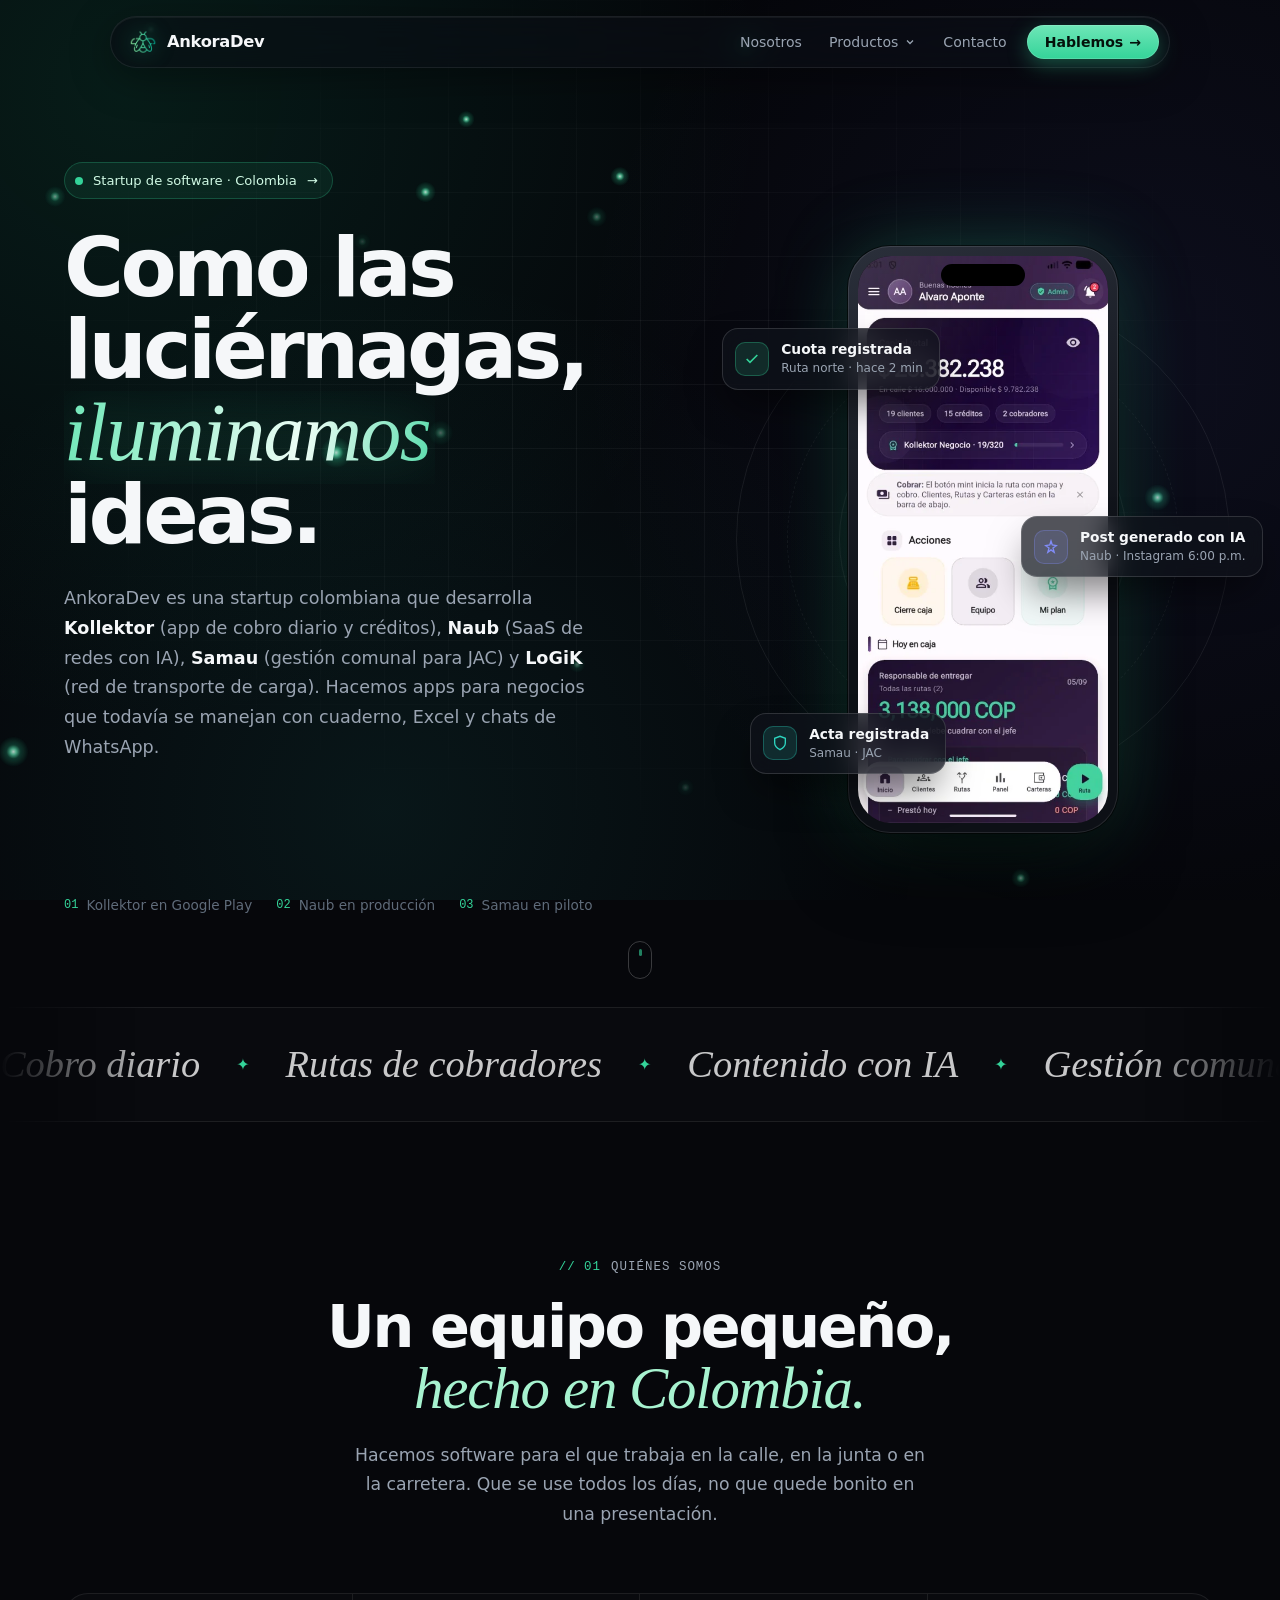
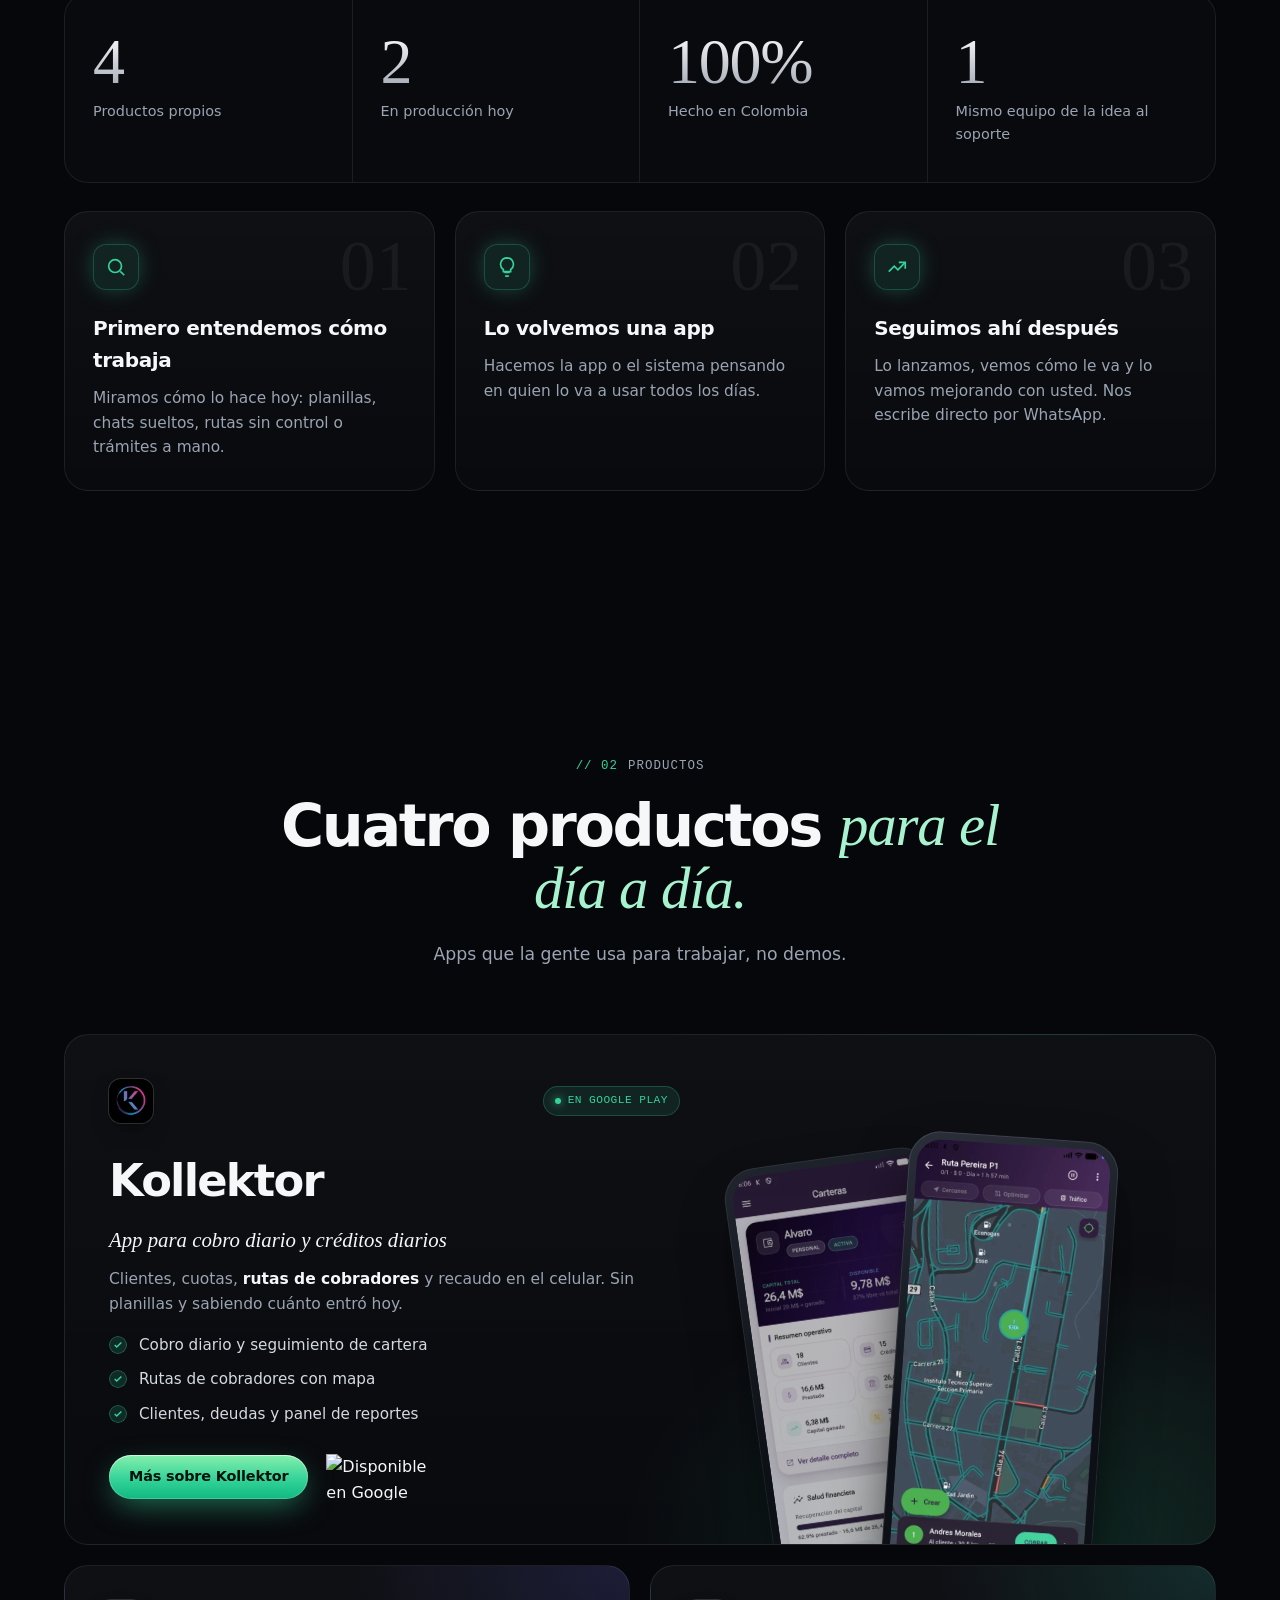
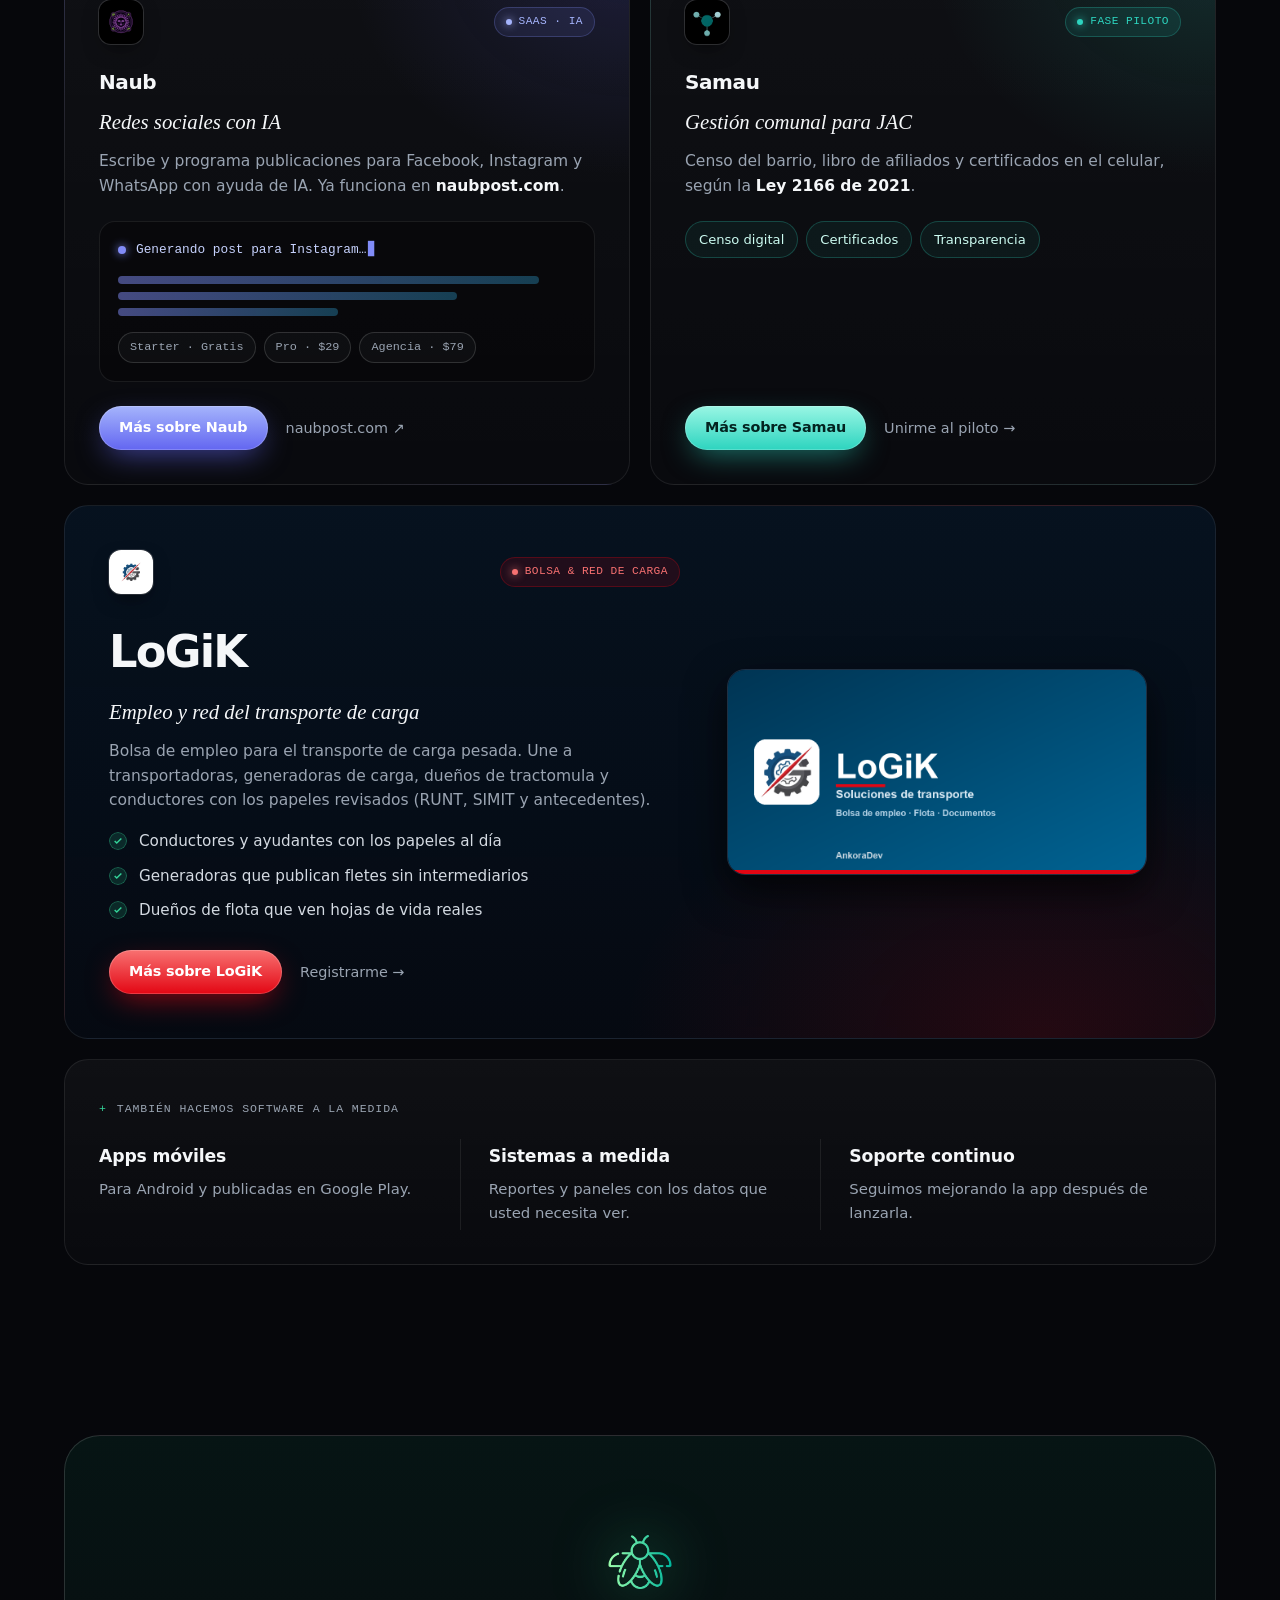
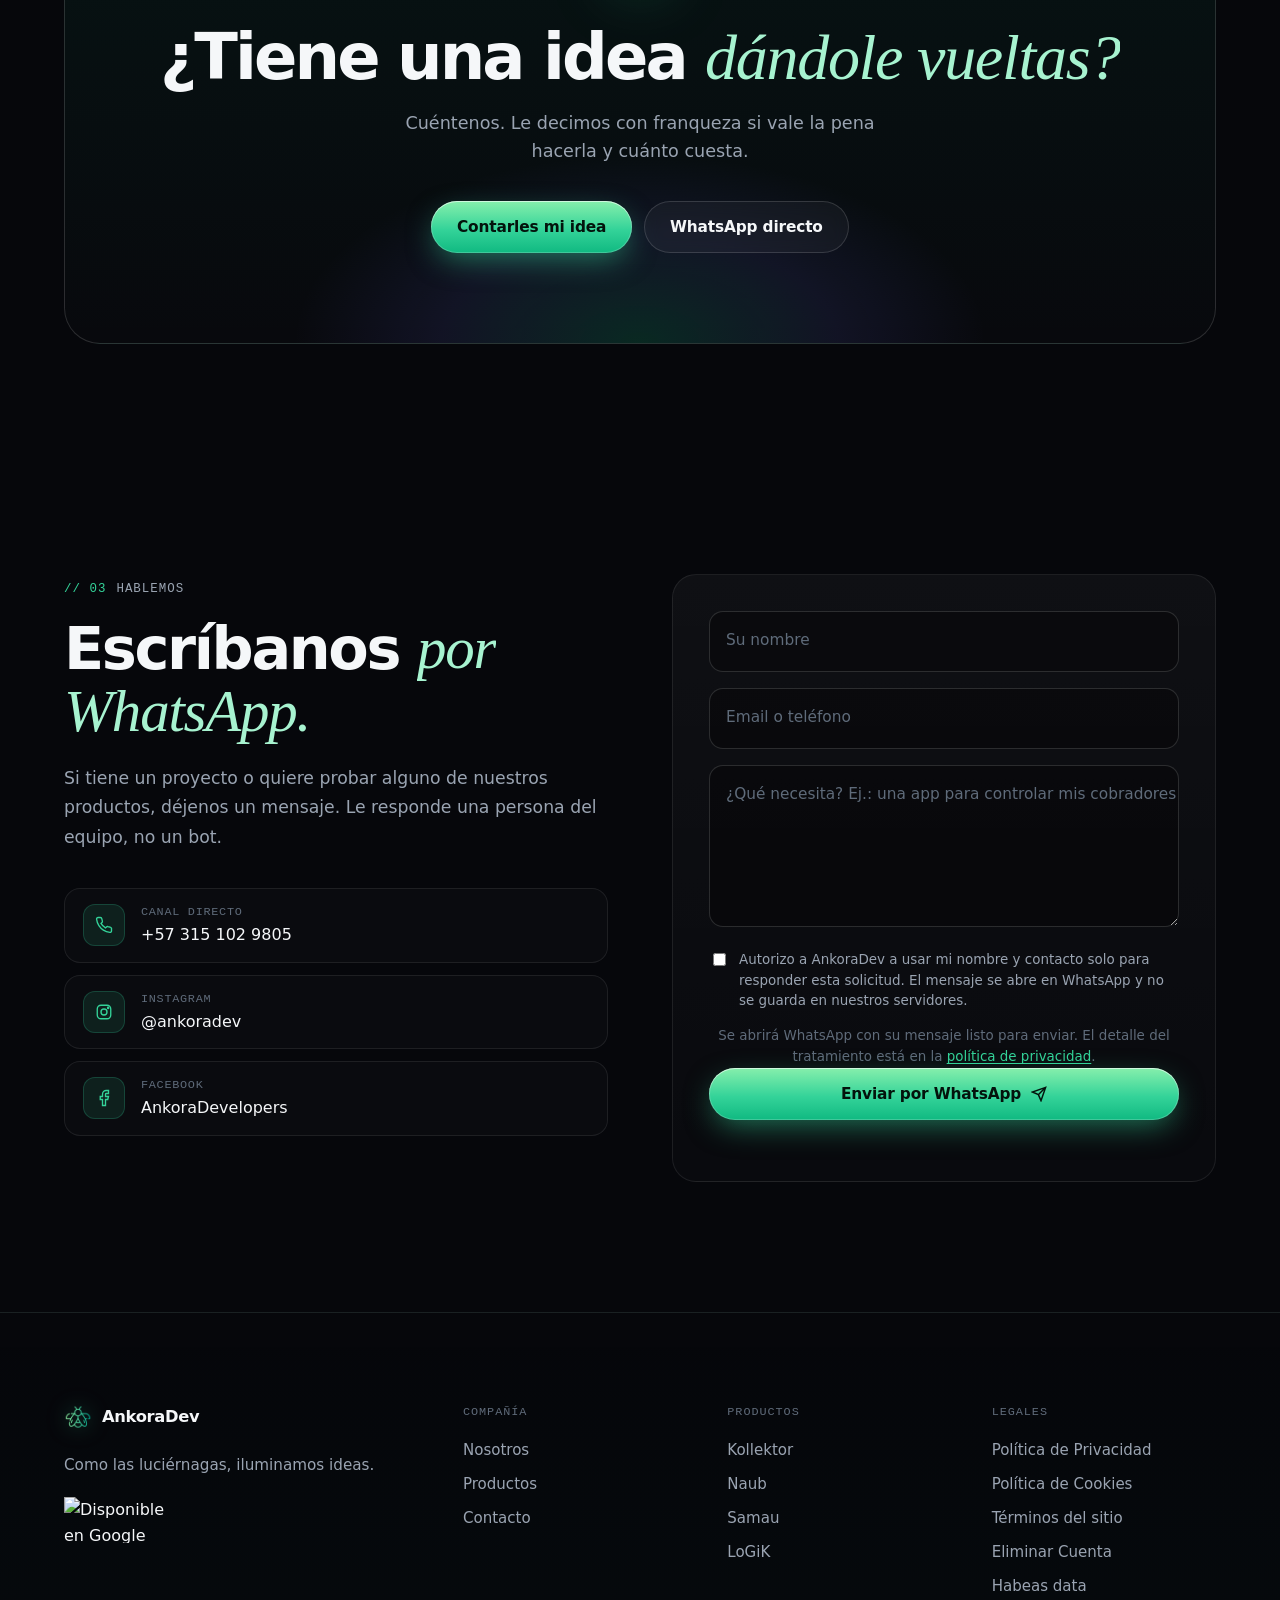
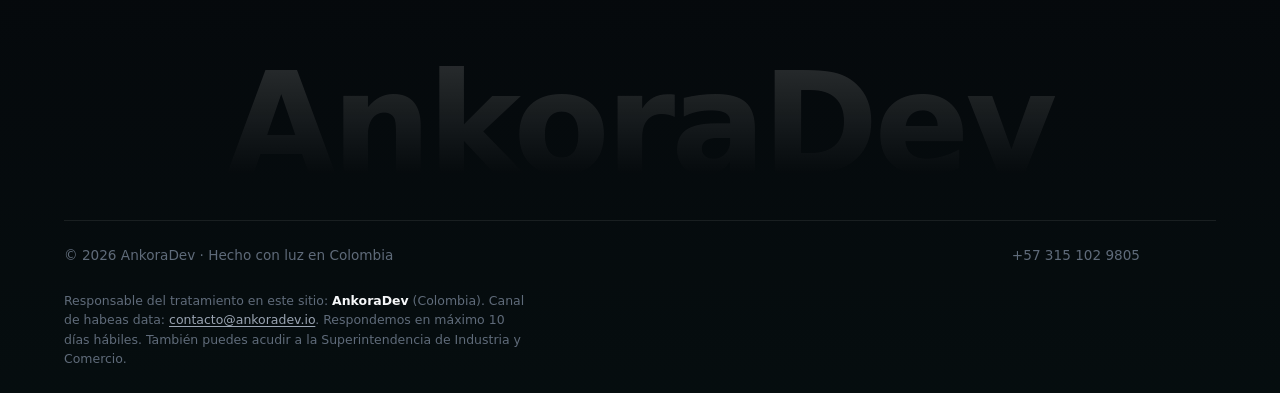
==== public/index.html @ 0009df82 "Poner el token de Cloudflare Web Analytics Co-Authored-By: Claude Opus 5.5 (1M context) <noreply@ant" ====
<!DOCTYPE html>
<html lang="es">
<head>
  <meta charset="UTF-8">
  <meta name="viewport" content="width=device-width, initial-scale=1.0">
  <meta name="robots" content="index, follow, max-image-preview:large">
  <meta name="description" content="AnkoraDev: como las luciérnagas, iluminamos ideas. Kollektor, Naub, Samau y LoGiK. WhatsApp +57 315 102 9805.">
  <meta name="keywords" content="AnkoraDev, Kollektor, app cobro diario, créditos diarios, rutas de cobradores, cobranzas Colombia, Naub, Samau, desarrollo de apps">
  <meta name="author" content="AnkoraDev">
  <meta name="theme-color" content="#07080c">
  <title>AnkoraDev — Iluminamos ideas</title>
  <link rel="canonical" href="https://ankoradev.io/">

  <meta property="og:title" content="AnkoraDev — Como las luciérnagas, iluminamos ideas">
  <meta property="og:description" content="Startup colombiana. Kollektor, Naub, Samau y LoGiK: software que ilumina operaciones reales.">
  <meta property="og:type" content="website">
  <meta property="og:url" content="https://ankoradev.io/">
  <meta property="og:image" content="https://ankoradev.io/logo/firefly.png">
  <meta property="og:locale" content="es_CO">
  <meta name="twitter:card" content="summary">
  <meta name="twitter:title" content="AnkoraDev — Iluminamos ideas">
  <meta name="twitter:description" content="Apps hechas en Colombia para cobranza, redes sociales, juntas comunales y transporte de carga.">
  <meta name="twitter:image" content="https://ankoradev.io/logo/firefly.png">

  <link rel="icon" type="image/png" sizes="32x32" href="logo/firefly.png">
  <link rel="shortcut icon" href="logo/firefly.png">

  <link rel="stylesheet" href="/css/fonts.css?v=20261010a">
  <link rel="stylesheet" href="css/home.css?v=20261013c">
  <script>document.documentElement.classList.add('js');</script>
  <script async src="https://static.cloudflareinsights.com/beacon.min.js" data-cf-beacon='{"token": "9fa165cf13b54c3e83a8611ffaf67f9a"}'></script>
</head>
<body>
  <!-- Capas de ambiente -->
  <canvas id="fireflies" aria-hidden="true"></canvas>
  <div class="ambient" aria-hidden="true">
    <span class="blob blob-1"></span>
    <span class="blob blob-2"></span>
    <span class="blob blob-3"></span>
  </div>
  <div class="grain" aria-hidden="true"></div>
  <div class="scroll-progress" aria-hidden="true"><span id="scroll-bar"></span></div>

  <!-- NAV -->
  <header class="nav-wrap" id="nav-wrap">
    <nav class="nav" aria-label="Principal">
      <a href="#inicio" class="nav-brand" aria-label="AnkoraDev inicio">
        <img src="logo/firefly.png" alt="" width="28" height="28">
        <span>AnkoraDev</span>
      </a>
      <div class="nav-links" id="nav-links">
        <a href="#nosotros">Nosotros</a>
        <div class="nav-dropdown">
          <button type="button" class="nav-dropdown-trigger" aria-expanded="false" aria-haspopup="true">
            <span>Productos</span>
            <svg class="dropdown-chevron" width="12" height="12" viewBox="0 0 24 24" fill="none" stroke="currentColor" stroke-width="2.5"><path d="M6 9l6 6 6-6"/></svg>
          </button>
          <div class="nav-dropdown-menu">
            <a href="/kollektor" class="nav-dropdown-item">
              <div class="ndi-icon">
                <img src="logo/logo_kollektor.png" alt="" width="22" height="22">
              </div>
              <div class="ndi-text">
                <div class="ndi-title">Kollektor <span class="ndi-badge badge-green">App</span></div>
                <p class="ndi-desc">Cobro diario, rutas con mapa y cartera</p>
              </div>
            </a>
            <a href="/naub" class="nav-dropdown-item">
              <div class="ndi-icon">
                <img src="logo/naub_logo_square.webp" alt="" width="22" height="22">
              </div>
              <div class="ndi-text">
                <div class="ndi-title">Naub <span class="ndi-badge badge-indigo">SaaS IA</span></div>
                <p class="ndi-desc">Redes sociales, WhatsApp y automatización</p>
              </div>
            </a>
            <a href="/samau" class="nav-dropdown-item">
              <div class="ndi-icon">
                <img src="img/samau-logo.png" alt="" width="22" height="22">
              </div>
              <div class="ndi-text">
                <div class="ndi-title">Samau <span class="ndi-badge badge-teal">JAC</span></div>
                <p class="ndi-desc">Censo comunitario y gestión Ley 2166</p>
              </div>
            </a>
            <a href="/logik" class="nav-dropdown-item">
              <div class="ndi-icon">
                <img src="logo/logik_icon.png" alt="" width="22" height="22">
              </div>
              <div class="ndi-text">
                <div class="ndi-title">LoGiK <span class="ndi-badge badge-red">Logística</span></div>
                <p class="ndi-desc">Red y bolsa de empleo de transporte de carga</p>
              </div>
            </a>
          </div>
        </div>
        <a href="#contacto">Contacto</a>
      </div>
      <a href="#contacto" class="nav-cta magnetic">Hablemos <span aria-hidden="true">→</span></a>
      <button type="button" class="nav-toggle" id="nav-toggle" aria-label="Abrir menú" aria-expanded="false" aria-controls="nav-links">
        <span></span><span></span>
      </button>
    </nav>
  </header>

  <main>
    <!-- HERO -->
    <section id="inicio" class="hero">
      <div class="hero-grid-bg" aria-hidden="true"></div>
      <div class="wrap hero-inner">
        <div class="hero-copy">
          <a href="#productos" class="pill reveal">
            <span class="pill-dot"></span>
            Startup de software · Colombia
            <span class="pill-arrow" aria-hidden="true">→</span>
          </a>

          <h1 class="hero-title split">
            Como las luciérnagas, <em class="shine">iluminamos</em> ideas.
          </h1>

          <p class="hero-lead reveal" style="--d:.5s">
            AnkoraDev es una startup colombiana que desarrolla <strong>Kollektor</strong> (app de cobro diario y créditos),
            <strong>Naub</strong> (SaaS de redes con IA), <strong>Samau</strong> (gestión comunal para JAC) y <strong>LoGiK</strong> (red de transporte de carga).
            Hacemos apps para negocios que todavía se manejan con cuaderno, Excel y chats de WhatsApp.
          </p>

          <div class="hero-cta reveal" style="--d:.65s">
            <a href="/kollektor" class="btn btn-primary magnetic">
              <span>Descubrir Kollektor</span>
              <svg width="16" height="16" viewBox="0 0 24 24" fill="none" stroke="currentColor" stroke-width="2.2" aria-hidden="true"><path d="M5 12h14M13 6l6 6-6 6"/></svg>
            </a>
            <a href="https://wa.me/573151029805?text=Hola%2C%20vi%20la%20p%C3%A1gina%20de%20AnkoraDev%20y%20quiero%20preguntar%20por%20" class="btn btn-ghost magnetic" target="_blank" rel="noopener">
              Hablar por WhatsApp
            </a>
          </div>

          <ul class="hero-meta reveal" style="--d:.8s">
            <li><span class="mono">01</span> Kollektor en Google Play</li>
            <li><span class="mono">02</span> Naub en producción</li>
            <li><span class="mono">03</span> Samau en piloto</li>
          </ul>
        </div>

        <div class="hero-visual reveal" style="--d:.35s" id="hero-visual">
          <div class="orbit orbit-1" aria-hidden="true"><i></i></div>
          <div class="orbit orbit-2" aria-hidden="true"><i></i></div>
          <div class="orbit orbit-3" aria-hidden="true"><i></i></div>
          <div class="hero-halo" aria-hidden="true"></div>

          <div class="phone tilt" data-depth="1">
            <div class="phone-notch" aria-hidden="true"></div>
            <div class="phone-screen" id="hero-screens">
              <img src="img/kollektor-inicio.webp" alt="Pantalla de inicio de Kollektor" width="460" height="1024" class="active" fetchpriority="high">
              <img src="img/kollektor-mapa.webp?v=20260905" alt="Mapa de ruta de cobro en Kollektor" width="460" height="1024" loading="lazy">
              <img src="img/kollektor-panel.webp" alt="Panel de reportes de Kollektor" width="460" height="1024" loading="lazy">
              <img src="img/kollektor-clientes.webp" alt="Lista de clientes en Kollektor" width="460" height="1024" loading="lazy">
            </div>
          </div>

          <div class="float-card fc-1" data-depth="2.2">
            <span class="fc-icon fc-green">
              <svg width="16" height="16" viewBox="0 0 24 24" fill="none" stroke="currentColor" stroke-width="2.4"><path d="M20 6L9 17l-5-5"/></svg>
            </span>
            <div><strong>Cuota registrada</strong><small>Ruta norte · hace 2 min</small></div>
          </div>
          <div class="float-card fc-2" data-depth="3">
            <span class="fc-icon fc-indigo">
              <svg width="16" height="16" viewBox="0 0 24 24" fill="none" stroke="currentColor" stroke-width="2"><path d="M12 3l1.9 5.8L20 10l-5 3.6L16.8 20 12 16.4 7.2 20 9 13.6 4 10l6.1-1.2z"/></svg>
            </span>
            <div><strong>Post generado con IA</strong><small>Naub · Instagram 6:00 p.m.</small></div>
          </div>
          <div class="float-card fc-3" data-depth="1.6">
            <span class="fc-icon fc-teal">
              <svg width="16" height="16" viewBox="0 0 24 24" fill="none" stroke="currentColor" stroke-width="2"><path d="M12 22s8-4 8-10V5l-8-3-8 3v7c0 6 8 10 8 10z"/></svg>
            </span>
            <div><strong>Acta registrada</strong><small>Samau · JAC</small></div>
          </div>
        </div>
      </div>

      <a href="#nosotros" class="scroll-hint" aria-label="Bajar a Nosotros">
        <span class="mouse"><i></i></span>
      </a>
    </section>

    <!-- MARQUEE -->
    <div class="marquee" aria-hidden="true">
      <div class="marquee-track">
        <span>Cobro diario</span><b>✦</b><span>Rutas de cobradores</span><b>✦</b><span>Contenido con IA</span><b>✦</b><span>Gestión comunal</span><b>✦</b><span>Apps móviles</span><b>✦</b><span>Sistemas a medida</span><b>✦</b>
        <span>Cobro diario</span><b>✦</b><span>Rutas de cobradores</span><b>✦</b><span>Contenido con IA</span><b>✦</b><span>Gestión comunal</span><b>✦</b><span>Apps móviles</span><b>✦</b><span>Sistemas a medida</span><b>✦</b>
      </div>
    </div>

    <!-- NOSOTROS -->
    <section id="nosotros" class="section">
      <div class="wrap">
        <header class="section-head">
          <p class="eyebrow reveal"><span>// 01</span> Quiénes somos</p>
          <h2 class="section-title split">Un equipo pequeño, <em>hecho en Colombia.</em></h2>
          <p class="section-lead reveal">Hacemos software para el que trabaja en la calle, en la junta o en la carretera. Que se use todos los días, no que quede bonito en una presentación.</p>
        </header>

        <div class="stats">
          <div class="stat reveal"><span class="stat-num" data-count="4">0</span><span class="stat-label">Productos propios</span></div>
          <div class="stat reveal" style="--d:.1s"><span class="stat-num" data-count="2">0</span><span class="stat-label">En producción hoy</span></div>
          <div class="stat reveal" style="--d:.2s"><span class="stat-num" data-count="100" data-suffix="%">0</span><span class="stat-label">Hecho en Colombia</span></div>
          <div class="stat reveal" style="--d:.3s"><span class="stat-num" data-count="1">0</span><span class="stat-label">Mismo equipo de la idea al soporte</span></div>
        </div>

        <div class="steps">
          <article class="step card reveal">
            <span class="step-num">01</span>
            <div class="step-icon"><svg width="22" height="22" viewBox="0 0 24 24" fill="none" stroke="currentColor" stroke-width="1.8"><circle cx="11" cy="11" r="7"/><path d="M21 21l-4.3-4.3"/></svg></div>
            <h3>Primero entendemos cómo trabaja</h3>
            <p>Miramos cómo lo hace hoy: planillas, chats sueltos, rutas sin control o trámites a mano.</p>
          </article>
          <article class="step card reveal" style="--d:.12s">
            <span class="step-num">02</span>
            <div class="step-icon"><svg width="22" height="22" viewBox="0 0 24 24" fill="none" stroke="currentColor" stroke-width="1.8"><path d="M9 18h6M10 22h4M12 2a7 7 0 0 0-4 12.7V17h8v-2.3A7 7 0 0 0 12 2z"/></svg></div>
            <h3>Lo volvemos una app</h3>
            <p>Hacemos la app o el sistema pensando en quien lo va a usar todos los días.</p>
          </article>
          <article class="step card reveal" style="--d:.24s">
            <span class="step-num">03</span>
            <div class="step-icon"><svg width="22" height="22" viewBox="0 0 24 24" fill="none" stroke="currentColor" stroke-width="1.8"><path d="M3 17l6-6 4 4 8-8"/><path d="M14 7h7v7"/></svg></div>
            <h3>Seguimos ahí después</h3>
            <p>Lo lanzamos, vemos cómo le va y lo vamos mejorando con usted. Nos escribe directo por WhatsApp.</p>
          </article>
        </div>
      </div>
    </section>

    <!-- PRODUCTOS BENTO -->
    <section id="productos" class="section">
      <div class="wrap">
        <header class="section-head">
          <p class="eyebrow reveal"><span>// 02</span> Productos</p>
          <h2 class="section-title split">Cuatro productos <em>para el día a día.</em></h2>
          <p class="section-lead reveal">Apps que la gente usa para trabajar, no demos.</p>
        </header>

        <div class="bento">
          <!-- Kollektor -->
          <article class="bento-card b-kollektor card reveal" id="kollektor">
            <div class="b-copy">
              <div class="b-top">
                <img src="logo/logo_kollektor.png" alt="" width="44" height="44" class="b-logo" loading="lazy">
                <span class="tag tag-green"><i></i> En Google Play</span>
              </div>
              <h3>Kollektor</h3>
              <p class="b-tagline">App para cobro diario y créditos diarios</p>
              <p>Clientes, cuotas, <strong>rutas de cobradores</strong> y recaudo en el celular. Sin planillas y sabiendo cuánto entró hoy.</p>
              <ul class="checks">
                <li>Cobro diario y seguimiento de cartera</li>
                <li>Rutas de cobradores con mapa</li>
                <li>Clientes, deudas y panel de reportes</li>
              </ul>
              <div class="b-cta">
                <a href="/kollektor" class="btn btn-primary btn-sm magnetic">Más sobre Kollektor</a>
                <a class="store-badge" href="https://play.google.com/store/apps/details?id=com.ankora.kollektor" target="_blank" rel="noopener" aria-label="Ver Kollektor en Google Play">
                  <img src="https://play.google.com/intl/es/badges/static/images/badges/es_badge_web_generic.png" alt="Disponible en Google Play" width="160" height="62" loading="lazy">
                </a>
              </div>
            </div>
            <div class="b-visual">
              <div class="mini-phone mp-back"><img src="img/kollektor-cartera.webp" alt="" width="460" height="1024" loading="lazy"></div>
              <div class="mini-phone mp-front"><img src="img/kollektor-mapa.webp?v=20260905" alt="Mapa de ruta de cobro en Kollektor" width="460" height="1024" loading="lazy"></div>
            </div>
          </article>

          <!-- Naub -->
          <article class="bento-card b-naub card reveal" style="--d:.1s" id="naub">
            <div class="b-top">
              <img src="logo/naub_logo_square.webp" alt="" width="44" height="44" class="b-logo" loading="lazy">
              <span class="tag tag-indigo"><i></i> SaaS · IA</span>
            </div>
            <h3>Naub</h3>
            <p class="b-tagline">Redes sociales con IA</p>
            <p>Escribe y programa publicaciones para Facebook, Instagram y WhatsApp con ayuda de IA. Ya funciona en <strong>naubpost.com</strong>.</p>

            <div class="ai-demo" aria-hidden="true">
              <div class="ai-line"><span class="ai-dot"></span><span class="typing" data-text="Generando post para Instagram…"></span></div>
              <div class="ai-bars"><i></i><i></i><i></i></div>
              <div class="ai-chips"><span>Starter · Gratis</span><span>Pro · $29</span><span>Agencia · $79</span></div>
            </div>

            <div class="b-cta">
              <a href="/naub" class="btn btn-indigo btn-sm magnetic">Más sobre Naub</a>
              <a href="https://www.naubpost.com/" class="link-arrow" target="_blank" rel="noopener">naubpost.com <span aria-hidden="true">↗</span></a>
            </div>
          </article>

          <!-- Samau -->
          <article class="bento-card b-samau card reveal" style="--d:.2s" id="samau">
            <div class="b-top">
              <img src="logo/samau_app.png" alt="" width="44" height="44" class="b-logo" loading="lazy">
              <span class="tag tag-teal"><i></i> Fase piloto</span>
            </div>
            <h3>Samau</h3>
            <p class="b-tagline">Gestión comunal para JAC</p>
            <p>Censo del barrio, libro de afiliados y certificados en el celular, según la <strong>Ley 2166 de 2021</strong>.</p>
            <div class="samau-pills">
              <span>Censo digital</span><span>Certificados</span><span>Transparencia</span>
            </div>
            <div class="b-cta">
              <a href="/samau" class="btn btn-teal btn-sm magnetic">Más sobre Samau</a>
              <a href="https://wa.me/573151029805?text=Hola%2C%20quiero%20saber%20m%C3%A1s%20sobre%20el%20piloto%20Samau" class="link-arrow" target="_blank" rel="noopener">Unirme al piloto <span aria-hidden="true">→</span></a>
            </div>
          </article>

          <!-- LoGiK -->
          <article class="bento-card b-logik card reveal" style="--d:.25s" id="logik">
            <div class="b-copy">
              <div class="b-top">
                <img src="logo/logik_icon.png" alt="" width="44" height="44" class="b-logo" loading="lazy">
                <span class="tag tag-red"><i></i> Bolsa &amp; Red de Carga</span>
              </div>
              <h3>LoGiK</h3>
              <p class="b-tagline">Empleo y red del transporte de carga</p>
              <p>Bolsa de empleo para el transporte de carga pesada. Une a transportadoras, generadoras de carga, dueños de tractomula y conductores con los papeles revisados (RUNT, SIMIT y antecedentes).</p>
              <ul class="checks">
                <li>Conductores y ayudantes con los papeles al día</li>
                <li>Generadoras que publican fletes sin intermediarios</li>
                <li>Dueños de flota que ven hojas de vida reales</li>
              </ul>
              <div class="b-cta">
                <a href="/logik" class="btn btn-red btn-sm magnetic">Más sobre LoGiK</a>
                <a href="https://wa.me/573151029805?text=Hola%2C%20quiero%20conocer%20LoGiK" class="link-arrow" target="_blank" rel="noopener">Registrarme <span aria-hidden="true">→</span></a>
              </div>
            </div>
            <div class="b-visual" aria-hidden="true" style="min-height: auto; align-items: center;">
              <img src="img/logik-feature.png" alt="Plataforma LoGiK" width="640" height="800" style="width: min(100%, 420px); height: auto; border-radius: 18px; box-shadow: 0 16px 40px rgba(0,0,0,0.7); border: 1px solid rgba(147,197,253,0.18);">
            </div>
          </article>

          <!-- Servicios -->
          <article class="bento-card b-services card reveal" style="--d:.3s">
            <p class="eyebrow small"><span>+</span> También hacemos software a la medida</p>
            <div class="services">
              <div><h4>Apps móviles</h4><p>Para Android y publicadas en Google Play.</p></div>
              <div><h4>Sistemas a medida</h4><p>Reportes y paneles con los datos que usted necesita ver.</p></div>
              <div><h4>Soporte continuo</h4><p>Seguimos mejorando la app después de lanzarla.</p></div>
            </div>
          </article>
        </div>
      </div>
    </section>

    <!-- CTA BAND -->
    <section class="section cta-band-wrap">
      <div class="wrap">
        <div class="cta-band reveal">
          <div class="cta-glow" aria-hidden="true"></div>
          <img src="logo/firefly.png" alt="" width="72" height="72" class="cta-logo">
          <h2 class="split">¿Tiene una idea <em>dándole vueltas?</em></h2>
          <p>Cuéntenos. Le decimos con franqueza si vale la pena hacerla y cuánto cuesta.</p>
          <div class="hero-cta center">
            <a href="#contacto" class="btn btn-primary magnetic">Contarles mi idea</a>
            <a href="https://wa.me/573151029805" class="btn btn-ghost magnetic" target="_blank" rel="noopener">WhatsApp directo</a>
          </div>
        </div>
      </div>
    </section>

    <!-- CONTACTO -->
    <section id="contacto" class="section">
      <div class="wrap contact">
        <div class="contact-copy">
          <p class="eyebrow reveal"><span>// 03</span> Hablemos</p>
          <h2 class="section-title left split">Escríbanos <em>por WhatsApp.</em></h2>
          <p class="section-lead left reveal">Si tiene un proyecto o quiere probar alguno de nuestros productos, déjenos un mensaje. Le responde una persona del equipo, no un bot.</p>

          <div class="contact-list reveal">
            <a href="tel:+573151029805" class="contact-item">
              <span class="ci-icon"><svg width="18" height="18" viewBox="0 0 24 24" fill="none" stroke="currentColor" stroke-width="1.8"><path d="M22 16.9v3a2 2 0 0 1-2.2 2 19.8 19.8 0 0 1-8.6-3.1 19.5 19.5 0 0 1-6-6A19.8 19.8 0 0 1 2.1 4.2 2 2 0 0 1 4.1 2h3a2 2 0 0 1 2 1.7c.1 1 .4 1.9.7 2.8a2 2 0 0 1-.5 2.1L8 9.9a16 16 0 0 0 6 6l1.3-1.3a2 2 0 0 1 2.1-.4c.9.3 1.8.6 2.8.7a2 2 0 0 1 1.7 2z"/></svg></span>
              <span><small>Canal directo</small>+57 315 102 9805</span>
            </a>
            <a href="https://www.instagram.com/ankoradev/" target="_blank" rel="noopener" class="contact-item">
              <span class="ci-icon"><svg width="18" height="18" viewBox="0 0 24 24" fill="none" stroke="currentColor" stroke-width="1.8"><rect x="3" y="3" width="18" height="18" rx="5"/><circle cx="12" cy="12" r="4"/><circle cx="17.5" cy="6.5" r=".8" fill="currentColor"/></svg></span>
              <span><small>Instagram</small>@ankoradev</span>
            </a>
            <a href="https://web.facebook.com/AnkoraDevelopers" target="_blank" rel="noopener" class="contact-item">
              <span class="ci-icon"><svg width="18" height="18" viewBox="0 0 24 24" fill="none" stroke="currentColor" stroke-width="1.8"><path d="M18 2h-3a5 5 0 0 0-5 5v3H7v4h3v8h4v-8h3l1-4h-4V7a1 1 0 0 1 1-1h3z"/></svg></span>
              <span><small>Facebook</small>AnkoraDevelopers</span>
            </a>
          </div>
        </div>

        <div class="contact-form card reveal" style="--d:.15s">
          <form id="contact-form" novalidate>
            <div class="field">
              <input type="text" id="nombre" name="nombre" placeholder=" " required autocomplete="name">
              <label for="nombre">Su nombre</label>
            </div>
            <div class="field">
              <input type="text" id="email" name="email" placeholder=" " required autocomplete="email">
              <label for="email">Email o teléfono</label>
            </div>
            <div class="field">
              <textarea id="mensaje" name="mensaje" rows="5" placeholder=" " required></textarea>
              <label for="mensaje">¿Qué necesita? Ej.: una app para controlar mis cobradores</label>
            </div>
            <div class="consent">
              <input type="checkbox" id="autorizo" name="autorizo" required>
              <label for="autorizo">Autorizo a AnkoraDev a usar mi nombre y contacto solo para responder esta solicitud. El mensaje se abre en WhatsApp y no se guarda en nuestros servidores.</label>
            </div>
            <p class="form-note">Se abrirá WhatsApp con su mensaje listo para enviar. El detalle del tratamiento está en la <a href="/politica_privacidad">política de privacidad</a>.</p>
            <button type="submit" class="btn btn-primary btn-block magnetic">
              <span>Enviar por WhatsApp</span>
              <svg width="16" height="16" viewBox="0 0 24 24" fill="none" stroke="currentColor" stroke-width="2.2" aria-hidden="true"><path d="M22 2L11 13M22 2l-7 20-4-9-9-4z"/></svg>
            </button>
            <p class="form-status" id="form-status" role="status" aria-live="polite"></p>
          </form>
        </div>
      </div>
    </section>
  </main>

  <!-- FOOTER -->
  <footer class="footer">
    <div class="wrap">
      <div class="footer-top">
        <div class="footer-brand">
          <a href="#inicio" class="nav-brand"><img src="logo/firefly.png" alt="" width="32" height="32" loading="lazy"><span>AnkoraDev</span></a>
          <p>Como las luciérnagas, iluminamos ideas.</p>
          <a class="store-badge" href="https://play.google.com/store/apps/details?id=com.ankora.kollektor" target="_blank" rel="noopener" aria-label="Kollektor en Google Play">
            <img src="https://play.google.com/intl/es/badges/static/images/badges/es_badge_web_generic.png" alt="Disponible en Google Play" width="150" height="58" loading="lazy">
          </a>
        </div>
        <div class="footer-col">
          <h4>Compañía</h4>
          <a href="#nosotros">Nosotros</a>
          <a href="#productos">Productos</a>
          <a href="#contacto">Contacto</a>
        </div>
        <div class="footer-col">
          <h4>Productos</h4>
          <a href="/kollektor">Kollektor</a>
          <a href="/naub">Naub</a>
          <a href="/samau">Samau</a>
          <a href="/logik">LoGiK</a>
        </div>
        <div class="footer-col">
          <h4>Legales</h4>
          <a href="/politica_privacidad">Política de Privacidad</a>
          <a href="/politica_cookies">Política de Cookies</a>
          <a href="/terminos">Términos del sitio</a>
          <a href="/eliminar_cuenta">Eliminar Cuenta</a>
          <a href="mailto:contacto@ankoradev.io?subject=Habeas%20Data">Habeas data</a>
        </div>
      </div>
      <div class="footer-mega" aria-hidden="true">AnkoraDev</div>
      <div class="footer-bottom">
        <span>© <span id="year">2026</span> AnkoraDev · Hecho con luz en Colombia</span>
        <a href="tel:+573151029805">+57 315 102 9805</a>
      </div>
    </div>
  </footer>

  <a href="https://wa.me/573151029805" class="wa-float" target="_blank" rel="noopener" aria-label="Escríbanos por WhatsApp">
    <svg viewBox="0 0 24 24" width="24" height="24" aria-hidden="true"><path fill="currentColor" d="M12.04 2C6.59 2 2.19 6.4 2.19 11.85c0 2.1.62 4.05 1.8 5.72L2 22l4.6-1.52a10.8 10.8 0 0 0 5.44 1.47c5.45 0 9.85-4.4 9.85-9.85C21.9 6.4 17.5 2 12.04 2Zm0 17.86c-1.74 0-3.36-.53-4.72-1.44l-.34-.22-2.72.9.9-2.64-.23-.35a8.03 8.03 0 1 1 7.1 3.75Zm4.38-5.41c-.24-.12-1.44-.71-1.66-.79-.22-.08-.38-.12-.54.12-.16.24-.62.78-.76.94-.14.16-.28.18-.52.06-.24-.12-1.02-.38-1.95-1.21-.72-.64-1.2-1.42-1.34-1.66-.14-.24-.02-.37.1-.49.1-.1.24-.26.36-.4.12-.14.16-.24.24-.4.08-.16.04-.3-.02-.42-.06-.12-.54-1.3-.74-1.78-.2-.48-.4-.42-.54-.42h-.46c-.16 0-.42.06-.64.3-.22.24-.84.82-.84 2 .02 1.18.86 2.32.98 2.48.12.16 1.7 2.6 4.12 3.64.58.25 1.02.4 1.36.51.57.18 1.08.16 1.49.1.46-.07 1.44-.59 1.64-1.16.2-.57.2-1.06.14-1.16-.06-.1-.22-.16-.46-.28Z"/></svg>
  </a>

  <script type="application/ld+json">
  {
    "@context": "https://schema.org",
    "@type": "Organization",
    "name": "AnkoraDev",
    "url": "https://ankoradev.io/",
    "logo": "https://ankoradev.io/logo/firefly.png",
    "email": "contacto@ankoradev.io",
    "description": "Startup colombiana de software. Como las luciérnagas, iluminamos ideas. Productos: Kollektor (cobro diario), Naub (redes con IA), Samau (JAC) y LoGiK (transporte de carga).",
    "foundingLocation": { "@type": "Country", "name": "Colombia" },
    "sameAs": [
      "https://web.facebook.com/AnkoraDevelopers",
      "https://www.instagram.com/ankoradev/",
      "https://play.google.com/store/apps/details?id=com.ankora.kollektor",
      "https://www.naubpost.com/"
    ],
    "contactPoint": [{
      "@type": "ContactPoint",
      "telephone": "+57-315-102-9805",
      "contactType": "customer support",
      "areaServed": "CO",
      "availableLanguage": ["es"]
    }],
    "makesOffer": [
      { "@type": "Offer", "itemOffered": { "@type": "SoftwareApplication", "name": "Kollektor", "url": "https://ankoradev.io/kollektor", "applicationCategory": "BusinessApplication", "operatingSystem": "Android" } },
      { "@type": "Offer", "itemOffered": { "@type": "SoftwareApplication", "name": "Naub", "url": "https://www.naubpost.com/", "applicationCategory": "BusinessApplication", "operatingSystem": "Web" } },
      { "@type": "Offer", "itemOffered": { "@type": "SoftwareApplication", "name": "Samau", "url": "https://ankoradev.io/samau", "applicationCategory": "BusinessApplication", "operatingSystem": "Web" } },
      { "@type": "Offer", "itemOffered": { "@type": "SoftwareApplication", "name": "LoGiK", "url": "https://ankoradev.io/logik", "applicationCategory": "BusinessApplication", "operatingSystem": "Android" } }
    ]
  }
  </script>
  <script type="application/ld+json">
  {
    "@context": "https://schema.org",
    "@type": "WebSite",
    "name": "AnkoraDev",
    "url": "https://ankoradev.io/",
    "description": "AnkoraDev — software y apps: Kollektor, Naub, Samau y LoGiK.",
    "publisher": { "@type": "Organization", "name": "AnkoraDev" },
    "inLanguage": "es-CO"
  }
  </script>

  <script src="js/home.js?v=20261013c" defer></script>
</body>
</html>
---- public/css/home.css ----
/* =========================================================
   AnkoraDev — Home 2026 · "Epic startup" edition
   Tipografía: Instrument Serif (display) + Inter (UI) + JetBrains Mono
   ========================================================= */

@property --angle {
  syntax: "<angle>";
  initial-value: 0deg;
  inherits: false;
}

:root {
  --bg: #06070b;
  --bg-2: #0b0e15;
  --surface: rgba(255, 255, 255, 0.025);
  --surface-2: rgba(255, 255, 255, 0.05);
  --line: rgba(255, 255, 255, 0.08);
  --line-2: rgba(255, 255, 255, 0.14);
  --ink: #f5f7f9;
  --muted: #9aa4b2;
  --dim: #5f6b7a;

  --glow: #34d399;
  --glow-2: #a7f3d0;
  --glow-3: #10b981;
  --indigo: #818cf8;
  --sky: #38bdf8;
  --teal: #2dd4bf;

  --font-sans: "Inter", ui-sans-serif, system-ui, -apple-system, "Segoe UI", sans-serif;
  --font-serif: "Instrument Serif", "Times New Roman", serif;
  --font-mono: "JetBrains Mono", ui-monospace, monospace;

  --radius: 24px;
  --radius-sm: 14px;
  --ease: cubic-bezier(.2, .7, .1, 1);
  --ease-spring: cubic-bezier(.34, 1.56, .64, 1);
  --wrap: 1200px;
}

*, *::before, *::after { box-sizing: border-box; }

html {
  scroll-behavior: smooth;
  -webkit-text-size-adjust: 100%;
  scroll-padding-top: 96px;
}

body {
  margin: 0;
  background: var(--bg);
  color: var(--ink);
  font-family: var(--font-sans);
  font-size: 16px;
  line-height: 1.6;
  -webkit-font-smoothing: antialiased;
  -moz-osx-font-smoothing: grayscale;
  overflow-x: hidden;
}

img { max-width: 100%; display: block; }
a { color: inherit; text-decoration: none; }
strong { color: var(--ink); font-weight: 600; }

::selection { background: rgba(52, 211, 153, .35); color: #fff; }

:focus-visible {
  outline: 2px solid var(--glow);
  outline-offset: 3px;
  border-radius: 8px;
}

.wrap {
  width: 100%;
  max-width: var(--wrap);
  margin: 0 auto;
  padding: 0 24px;
  position: relative;
}

.mono { font-family: var(--font-mono); }

/* ---------- Capas de ambiente ---------- */
#fireflies {
  position: fixed;
  inset: 0;
  width: 100%;
  height: 100%;
  z-index: 0;
  pointer-events: none;
}

/* ---------- Capas de ambiente optimizadas (0 lag) ---------- */
#fireflies {
  position: fixed;
  inset: 0;
  width: 100%;
  height: 100%;
  z-index: 0;
  pointer-events: none;
}

.ambient {
  position: fixed;
  inset: 0;
  z-index: 0;
  pointer-events: none;
  overflow: hidden;
  background:
    radial-gradient(circle at 10% 10%, rgba(16, 185, 129, 0.12) 0%, transparent 45%),
    radial-gradient(circle at 90% 40%, rgba(99, 102, 241, 0.08) 0%, transparent 45%),
    radial-gradient(circle at 30% 90%, rgba(45, 212, 191, 0.08) 0%, transparent 45%);
}

.blob { display: none; }
.grain { display: none; }

main, .footer, .nav-wrap { position: relative; z-index: 2; }

.scroll-progress {
  position: fixed;
  top: 0; left: 0; right: 0;
  height: 2px;
  z-index: 100;
  pointer-events: none;
}

.scroll-progress span {
  display: block;
  height: 100%;
  width: 100%;
  transform-origin: 0 50%;
  transform: scaleX(0);
  background: linear-gradient(90deg, var(--glow-3), var(--glow-2), var(--indigo));
  box-shadow: 0 0 12px rgba(52, 211, 153, .8);
}

/* ---------- NAV ---------- */
.nav-wrap {
  position: fixed;
  top: 16px;
  left: 0; right: 0;
  z-index: 50;
  display: flex;
  justify-content: center;
  padding: 0 16px;
  transition: top .4s var(--ease);
}

.nav {
  display: flex;
  align-items: center;
  gap: 8px;
  width: 100%;
  max-width: 1060px;
  height: 52px;
  padding: 0 10px 0 18px;
  border-radius: 999px;
  background: rgba(12, 14, 20, .65);
  border: 1px solid var(--line);
  backdrop-filter: blur(18px) saturate(160%);
  -webkit-backdrop-filter: blur(18px) saturate(160%);
  box-shadow: 0 10px 40px rgba(0, 0, 0, .35), inset 0 1px 0 rgba(255, 255, 255, .05);
  transition: max-width .4s var(--ease), background .3s ease, box-shadow .3s ease;
  position: relative;
  overflow: visible;
}

.nav-wrap.scrolled { top: 12px; }
.nav-wrap.scrolled .nav {
  max-width: 980px;
  height: 52px;
  background: rgba(10, 12, 18, .88);
  box-shadow: 0 14px 50px rgba(0, 0, 0, .5), inset 0 1px 0 rgba(255, 255, 255, .06);
}

.nav-brand {
  display: inline-flex;
  align-items: center;
  gap: 10px;
  font-weight: 700;
  font-size: 1.02rem;
  letter-spacing: -.02em;
  margin-right: auto;
  white-space: nowrap;
  flex-shrink: 0;
}

.nav-brand img {
  width: 28px; height: 28px;
  filter: drop-shadow(0 0 10px rgba(52, 211, 153, .55));
  transition: transform .6s var(--ease-spring);
}

.nav-brand:hover img { transform: rotate(-12deg) scale(1.1); }

.nav-links {
  display: flex;
  align-items: center;
  gap: 2px;
  flex-wrap: nowrap;
}

.nav-links a {
  position: relative;
  padding: 7px 12px;
  border-radius: 999px;
  font-size: .88rem;
  font-weight: 500;
  color: var(--muted);
  white-space: nowrap;
  transition: color .25s ease, background .25s ease;
}

.nav-links a:hover {
  color: var(--ink);
  background: var(--surface-2);
}

/* ---------- Dropdown de Productos ---------- */
.nav-dropdown {
  position: relative;
  display: inline-flex;
  align-items: center;
}

.nav-dropdown-trigger {
  all: unset;
  box-sizing: border-box;
  display: inline-flex;
  align-items: center;
  gap: 6px;
  padding: 7px 12px;
  border-radius: 999px;
  font-family: inherit;
  font-size: .88rem;
  font-weight: 500;
  color: var(--muted);
  cursor: pointer;
  user-select: none;
  white-space: nowrap;
  line-height: 1;
  transition: color .2s ease, background .2s ease;
  background: transparent;
  border: 1px solid transparent;
}

.nav-dropdown-trigger:hover,
.nav-dropdown.open .nav-dropdown-trigger,
.nav-dropdown:hover .nav-dropdown-trigger {
  color: var(--ink);
  background: var(--surface-2);
}

.dropdown-chevron {
  width: 12px;
  height: 12px;
  transition: transform .25s var(--ease);
  color: currentColor;
  flex-shrink: 0;
  display: inline-block;
}

.nav-dropdown:hover .dropdown-chevron,
.nav-dropdown.open .dropdown-chevron {
  transform: rotate(180deg);
}

.nav-dropdown-menu {
  position: absolute !important;
  top: calc(100% + 14px) !important;
  left: 50% !important;
  transform: translateX(-50%) translateY(8px) !important;
  width: 360px !important;
  max-width: 90vw !important;
  padding: 8px !important;
  border-radius: 20px !important;
  background: rgba(9, 12, 18, 0.96) !important;
  border: 1px solid rgba(255, 255, 255, 0.12) !important;
  backdrop-filter: blur(28px) saturate(180%) !important;
  -webkit-backdrop-filter: blur(28px) saturate(180%) !important;
  box-shadow: 0 24px 64px rgba(0, 0, 0, 0.85), inset 0 1px 0 rgba(255, 255, 255, 0.08) !important;
  opacity: 0;
  pointer-events: none;
  visibility: hidden;
  transition: opacity .22s var(--ease), transform .22s var(--ease), visibility .22s;
  z-index: 1000;
  display: flex !important;
  flex-direction: column !important;
  gap: 3px !important;
  box-sizing: border-box !important;
}

.nav-dropdown-menu::before {
  content: "";
  position: absolute;
  top: -16px;
  left: 0;
  right: 0;
  height: 16px;
}

.nav-dropdown:hover .nav-dropdown-menu,
.nav-dropdown.open .nav-dropdown-menu,
.nav-dropdown:focus-within .nav-dropdown-menu {
  opacity: 1 !important;
  pointer-events: auto !important;
  visibility: visible !important;
  transform: translateX(-50%) translateY(0) !important;
}

.nav-dropdown-item {
  display: flex !important;
  align-items: center !important;
  gap: 12px !important;
  padding: 10px 12px !important;
  border-radius: 14px !important;
  text-decoration: none !important;
  background: transparent !important;
  border: 1px solid transparent !important;
  box-sizing: border-box !important;
  transition: background .2s ease, transform .2s ease, border-color .2s ease !important;
}

.nav-dropdown-item:hover {
  background: rgba(255, 255, 255, 0.06) !important;
  border-color: rgba(255, 255, 255, 0.08) !important;
  transform: translateX(3px) !important;
}

.ndi-icon {
  width: 38px;
  height: 38px;
  border-radius: 11px;
  display: grid;
  place-items: center;
  background: rgba(0, 0, 0, 0.55);
  border: 1px solid rgba(255, 255, 255, 0.1);
  flex-shrink: 0;
  transition: transform .2s ease, border-color .2s ease, box-shadow .2s ease;
}

.nav-dropdown-item:hover .ndi-icon {
  transform: scale(1.08);
}

.nav-dropdown-item[href*="kollektor"]:hover .ndi-icon {
  border-color: rgba(52, 211, 153, 0.45);
  box-shadow: 0 0 16px rgba(52, 211, 153, 0.25);
}

.nav-dropdown-item[href*="naub"]:hover .ndi-icon {
  border-color: rgba(99, 102, 241, 0.45);
  box-shadow: 0 0 16px rgba(99, 102, 241, 0.25);
}

.nav-dropdown-item[href*="samau"]:hover .ndi-icon {
  border-color: rgba(45, 212, 191, 0.45);
  box-shadow: 0 0 16px rgba(45, 212, 191, 0.25);
}

.nav-dropdown-item[href*="logik"]:hover .ndi-icon {
  border-color: rgba(248, 113, 113, 0.45);
  box-shadow: 0 0 16px rgba(248, 113, 113, 0.25);
}

.ndi-icon img {
  width: 22px;
  height: 22px;
  object-fit: contain;
  border-radius: 6px;
  display: block;
}

.ndi-text {
  display: flex;
  flex-direction: column;
  gap: 2px;
  min-width: 0;
  flex: 1;
}

.ndi-title {
  font-size: .88rem;
  font-weight: 600;
  color: #fff;
  display: flex;
  align-items: center;
  gap: 8px;
  letter-spacing: -.01em;
}

.ndi-desc {
  font-size: .74rem;
  color: var(--muted);
  margin: 0;
  line-height: 1.35;
  white-space: normal;
  text-align: left;
}

.ndi-badge {
  font-family: var(--font-mono);
  font-size: .65rem;
  padding: 2px 7px;
  border-radius: 999px;
  letter-spacing: .02em;
  font-weight: 600;
  text-transform: uppercase;
}

.badge-green {
  background: rgba(16, 185, 129, 0.15);
  color: #34d399;
  border: 1px solid rgba(16, 185, 129, 0.3);
}

.badge-indigo {
  background: rgba(99, 102, 241, 0.15);
  color: #a5b4fc;
  border: 1px solid rgba(99, 102, 241, 0.3);
}

.badge-teal {
  background: rgba(45, 212, 191, 0.15);
  color: #5eead4;
  border: 1px solid rgba(45, 212, 191, 0.3);
}

.badge-red {
  background: rgba(227, 6, 19, 0.18);
  color: #f87171;
  border: 1px solid rgba(227, 6, 19, 0.35);
}

.nav-cta {
  display: inline-flex;
  align-items: center;
  gap: 6px;
  padding: 9px 18px;
  border-radius: 999px;
  font-size: .88rem;
  font-weight: 600;
  color: #04120b;
  white-space: nowrap;
  flex-shrink: 0;
  line-height: 1.2;
  background: linear-gradient(180deg, #6ee7b7, var(--glow));
  box-shadow: 0 0 0 1px rgba(255, 255, 255, .15) inset, 0 6px 20px rgba(52, 211, 153, .35);
  transition: box-shadow .3s ease;
}

.nav-cta:hover { box-shadow: 0 0 0 1px rgba(255, 255, 255, .25) inset, 0 8px 30px rgba(52, 211, 153, .6); }

.nav-toggle {
  display: none;
  width: 42px; height: 42px;
  border-radius: 50%;
  border: 1px solid var(--line);
  background: var(--surface-2);
  cursor: pointer;
  position: relative;
}

.nav-toggle span {
  position: absolute;
  left: 13px; right: 13px;
  height: 1.5px;
  background: var(--ink);
  border-radius: 2px;
  transition: transform .35s var(--ease), top .35s var(--ease);
}

.nav-toggle span:nth-child(1) { top: 17px; }
.nav-toggle span:nth-child(2) { top: 24px; }
.nav-toggle[aria-expanded="true"] span:nth-child(1) { top: 20.5px; transform: rotate(45deg); }
.nav-toggle[aria-expanded="true"] span:nth-child(2) { top: 20.5px; transform: rotate(-45deg); }

/* ---------- Botones ---------- */
.btn {
  position: relative;
  display: inline-flex;
  align-items: center;
  justify-content: center;
  gap: 10px;
  height: 52px;
  padding: 0 26px;
  border-radius: 999px;
  font-family: inherit;
  font-size: .96rem;
  font-weight: 600;
  letter-spacing: -.01em;
  border: 0;
  cursor: pointer;
  isolation: isolate;
  transition: box-shadow .35s ease, background .35s ease, color .25s ease;
  will-change: transform;
}

.btn svg { transition: transform .35s var(--ease); }
.btn:hover svg { transform: translateX(4px); }

.btn-primary {
  color: #03130c;
  background: linear-gradient(180deg, #86efac 0%, var(--glow) 55%, var(--glow-3) 100%);
  box-shadow:
    0 0 0 1px rgba(255, 255, 255, .2) inset,
    0 1px 0 rgba(255, 255, 255, .5) inset,
    0 10px 30px -6px rgba(52, 211, 153, .55);
}

/* borde de luz giratorio */
.btn-primary::before {
  content: "";
  position: absolute;
  inset: -2px;
  border-radius: inherit;
  z-index: -1;
  background: conic-gradient(from var(--angle), transparent 0 70%, #d1fae5 80%, transparent 90%);
  opacity: 0;
  transition: opacity .4s ease;
  animation: spin-angle 2.4s linear infinite;
}

.btn-primary:hover::before { opacity: 1; }
.btn-primary:hover {
  box-shadow:
    0 0 0 1px rgba(255, 255, 255, .3) inset,
    0 1px 0 rgba(255, 255, 255, .6) inset,
    0 16px 50px -6px rgba(52, 211, 153, .85);
}

@keyframes spin-angle { to { --angle: 360deg; } }

.btn-ghost {
  color: var(--ink);
  background: rgba(255, 255, 255, .04);
  box-shadow: 0 0 0 1px var(--line-2) inset;
  backdrop-filter: blur(8px);
}

.btn-ghost:hover {
  background: rgba(255, 255, 255, .08);
  box-shadow: 0 0 0 1px rgba(255, 255, 255, .28) inset;
}

.btn-indigo {
  color: #fff;
  background: linear-gradient(180deg, #a5b4fc, #6366f1);
  box-shadow: 0 0 0 1px rgba(255, 255, 255, .2) inset, 0 10px 30px -8px rgba(99, 102, 241, .7);
}

.btn-teal {
  color: #032320;
  background: linear-gradient(180deg, #99f6e4, var(--teal));
  box-shadow: 0 0 0 1px rgba(255, 255, 255, .2) inset, 0 10px 30px -8px rgba(45, 212, 191, .6);
}

.btn-sm { height: 44px; padding: 0 20px; font-size: .9rem; }
.btn-block { width: 100%; }

.link-arrow {
  font-size: .9rem;
  font-weight: 500;
  color: var(--muted);
  transition: color .25s ease;
}

.link-arrow span { display: inline-block; transition: transform .3s var(--ease); }
.link-arrow:hover { color: var(--ink); }
.link-arrow:hover span { transform: translate(3px, -2px); }

.store-badge img { height: 46px; width: auto; transition: transform .3s var(--ease); }
.store-badge:hover img { transform: translateY(-2px); }

/* ---------- HERO ---------- */
.hero {
  position: relative;
  min-height: 100vh;
  min-height: 100svh;
  display: flex;
  align-items: center;
  padding: clamp(160px, 18vh, 190px) 0 90px;
  overflow: hidden;
}

.hero-grid-bg {
  position: absolute;
  inset: 0;
  background-image:
    linear-gradient(rgba(255, 255, 255, .045) 1px, transparent 1px),
    linear-gradient(90deg, rgba(255, 255, 255, .045) 1px, transparent 1px);
  background-size: 64px 64px;
  mask-image: radial-gradient(ellipse 70% 60% at 50% 40%, #000 20%, transparent 75%);
  -webkit-mask-image: radial-gradient(ellipse 70% 60% at 50% 40%, #000 20%, transparent 75%);
  animation: grid-pan 30s linear infinite;
}

@keyframes grid-pan { to { background-position: 64px 64px; } }

.hero-inner {
  display: grid;
  grid-template-columns: 1.15fr .85fr;
  gap: 56px;
  align-items: center;
}

.pill {
  display: inline-flex;
  align-items: center;
  gap: 10px;
  padding: 7px 14px 7px 10px;
  border-radius: 999px;
  font-size: .82rem;
  font-weight: 500;
  color: #d1fae5;
  background: rgba(52, 211, 153, .08);
  border: 1px solid rgba(52, 211, 153, .25);
  margin-bottom: 28px;
  transition: background .3s ease, border-color .3s ease;
}

.pill:hover { background: rgba(52, 211, 153, .14); border-color: rgba(52, 211, 153, .45); }

.pill-dot {
  width: 8px; height: 8px;
  border-radius: 50%;
  background: var(--glow);
  box-shadow: 0 0 0 0 rgba(52, 211, 153, .7);
  animation: ping 2s ease-out infinite;
}

@keyframes ping {
  0% { box-shadow: 0 0 0 0 rgba(52, 211, 153, .7); }
  80%, 100% { box-shadow: 0 0 0 10px rgba(52, 211, 153, 0); }
}

.pill-arrow { transition: transform .3s var(--ease); }
.pill:hover .pill-arrow { transform: translateX(3px); }

.hero-title {
  font-family: var(--font-sans);
  font-size: clamp(2.8rem, 6.4vw, 5.6rem);
  font-weight: 600;
  line-height: 1;
  letter-spacing: -.045em;
  margin: 0 0 28px;
  color: var(--ink);
}

.hero-title em,
.section-title em,
.cta-band h2 em {
  font-family: var(--font-serif);
  font-style: italic;
  font-weight: 400;
  letter-spacing: -.02em;
}

.shine {
  background: linear-gradient(100deg, #6ee7b7 0%, #ecfdf5 30%, #34d399 50%, #a7f3d0 70%, #10b981 100%);
  background-size: 220% 100%;
  -webkit-background-clip: text;
  background-clip: text;
  color: transparent;
  animation: shine 6s ease-in-out infinite;
  padding-right: .06em;
  filter: drop-shadow(0 0 28px rgba(52, 211, 153, .35));
}

@keyframes shine {
  0%, 100% { background-position: 0% 50%; }
  50% { background-position: 100% 50%; }
}

.hero-lead {
  max-width: 34rem;
  font-size: 1.1rem;
  line-height: 1.7;
  color: var(--muted);
  margin: 0 0 36px;
}

.hero-cta {
  display: flex;
  flex-wrap: wrap;
  gap: 12px;
}

.hero-cta.center { justify-content: center; }

.hero-meta {
  list-style: none;
  display: flex;
  flex-wrap: wrap;
  gap: 8px 24px;
  padding: 0;
  margin: 44px 0 0;
  font-size: .85rem;
  color: var(--dim);
}

.hero-meta li { display: inline-flex; align-items: center; gap: 8px; }
.hero-meta .mono { color: var(--glow); font-size: .75rem; }

/* Visual hero */
.hero-visual {
  position: relative;
  aspect-ratio: 1 / 1.1;
  display: grid;
  place-items: center;
  perspective: 1200px;
}

.hero-halo {
  position: absolute;
  width: 70%;
  aspect-ratio: 1;
  border-radius: 50%;
  background: radial-gradient(circle, rgba(52, 211, 153, .22) 0%, rgba(52, 211, 153, 0.06) 45%, transparent 70%);
  pointer-events: none;
}

.orbit {
  position: absolute;
  border-radius: 50%;
  border: 1px solid rgba(255, 255, 255, .07);
  animation: rotate 40s linear infinite;
}

.orbit i {
  position: absolute;
  top: -4px;
  left: 50%;
  width: 8px; height: 8px;
  border-radius: 50%;
  background: var(--glow);
  box-shadow: 0 0 14px 3px rgba(52, 211, 153, .8);
}

.orbit-1 { width: 62%; aspect-ratio: 1; }
.orbit-2 { width: 84%; aspect-ratio: 1; animation-duration: 60s; animation-direction: reverse; border-style: dashed; border-color: rgba(255, 255, 255, .06); }
.orbit-2 i { background: var(--indigo); box-shadow: 0 0 14px 3px rgba(129, 140, 248, .8); }
.orbit-3 { width: 106%; aspect-ratio: 1; animation-duration: 90s; }
.orbit-3 i { background: var(--teal); box-shadow: 0 0 14px 3px rgba(45, 212, 191, .8); width: 6px; height: 6px; }

@keyframes rotate { to { transform: rotate(360deg); } }

.phone {
  position: relative;
  width: min(270px, 62%);
  aspect-ratio: 460 / 1000;
  padding: 10px;
  border-radius: 42px;
  background: linear-gradient(160deg, #2a2f3a, #0d1016 60%);
  box-shadow:
    0 0 0 1px rgba(255, 255, 255, .1) inset,
    0 0 0 1px rgba(0, 0, 0, .6),
    0 40px 80px -20px rgba(0, 0, 0, .8),
    0 0 80px -10px rgba(52, 211, 153, .35);
  transform-style: preserve-3d;
  animation: float 7s ease-in-out infinite;
}

@keyframes float {
  0%, 100% { translate: 0 0; }
  50% { translate: 0 -14px; }
}

.phone-notch {
  position: absolute;
  top: 18px;
  left: 50%;
  translate: -50% 0;
  width: 84px; height: 22px;
  border-radius: 999px;
  background: #000;
  z-index: 3;
}

.phone-screen {
  position: relative;
  width: 100%;
  height: 100%;
  border-radius: 33px;
  overflow: hidden;
  background: #111;
}

.phone-screen img {
  position: absolute;
  inset: 0;
  width: 100%;
  height: 100%;
  object-fit: cover;
  object-position: top;
  opacity: 0;
  transform: scale(1.06);
  transition: opacity 1s var(--ease), transform 1.6s var(--ease);
}

.phone-screen img.active { opacity: 1; transform: scale(1); }

.phone-screen::after {
  content: "";
  position: absolute;
  inset: 0;
  background: linear-gradient(115deg, rgba(255, 255, 255, .14) 0%, transparent 35%);
  pointer-events: none;
}

.float-card {
  position: absolute;
  display: flex;
  align-items: center;
  gap: 12px;
  padding: 12px 16px 12px 12px;
  border-radius: 16px;
  background: rgba(16, 19, 27, .72);
  border: 1px solid var(--line-2);
  backdrop-filter: blur(14px);
  -webkit-backdrop-filter: blur(14px);
  box-shadow: 0 20px 40px -10px rgba(0, 0, 0, .6);
  font-size: .82rem;
  line-height: 1.3;
  white-space: nowrap;
  z-index: 4;
}

.float-card strong { display: block; font-weight: 600; font-size: .86rem; }
.float-card small { color: var(--muted); font-size: .75rem; }

.fc-1 { top: 14%; left: -6%; animation: bob 6s ease-in-out infinite; }
.fc-2 { top: 46%; right: -10%; animation: bob 7s ease-in-out -2s infinite; }
.fc-3 { bottom: 10%; left: 0; animation: bob 8s ease-in-out -4s infinite; }

@keyframes bob {
  0%, 100% { translate: 0 0; }
  50% { translate: 0 -10px; }
}

.fc-icon {
  display: grid;
  place-items: center;
  width: 34px; height: 34px;
  border-radius: 10px;
  flex-shrink: 0;
}

.fc-green { color: var(--glow); background: rgba(52, 211, 153, .14); box-shadow: 0 0 0 1px rgba(52, 211, 153, .3) inset; }
.fc-indigo { color: var(--indigo); background: rgba(129, 140, 248, .14); box-shadow: 0 0 0 1px rgba(129, 140, 248, .3) inset; }
.fc-teal { color: var(--teal); background: rgba(45, 212, 191, .14); box-shadow: 0 0 0 1px rgba(45, 212, 191, .3) inset; }

.scroll-hint {
  position: absolute;
  bottom: 28px;
  left: 50%;
  translate: -50% 0;
  opacity: .6;
  transition: opacity .3s ease;
}

.scroll-hint:hover { opacity: 1; }

.mouse {
  display: block;
  width: 24px; height: 38px;
  border-radius: 14px;
  border: 1.5px solid rgba(255, 255, 255, .35);
  position: relative;
}

.mouse i {
  position: absolute;
  top: 7px; left: 50%;
  width: 3px; height: 7px;
  margin-left: -1.5px;
  border-radius: 2px;
  background: var(--glow);
  animation: scroll-dot 1.8s var(--ease) infinite;
}

@keyframes scroll-dot {
  0% { transform: translateY(0); opacity: 1; }
  80%, 100% { transform: translateY(12px); opacity: 0; }
}

/* ---------- MARQUEE ---------- */
.marquee {
  position: relative;
  z-index: 2;
  overflow: hidden;
  padding: 26px 0;
  border-block: 1px solid var(--line);
  background: rgba(255, 255, 255, .015);
  mask-image: linear-gradient(90deg, transparent, #000 12%, #000 88%, transparent);
  -webkit-mask-image: linear-gradient(90deg, transparent, #000 12%, #000 88%, transparent);
}

.marquee-track {
  display: flex;
  align-items: center;
  gap: 36px;
  width: max-content;
  animation: marquee 38s linear infinite;
}

.marquee:hover .marquee-track { animation-play-state: paused; }

.marquee span {
  font-family: var(--font-serif);
  font-style: italic;
  font-size: clamp(1.6rem, 3vw, 2.4rem);
  color: rgba(255, 255, 255, .78);
  white-space: nowrap;
}

.marquee b { color: var(--glow); font-size: 1rem; font-weight: 400; }

@keyframes marquee { to { transform: translateX(-50%); } }

/* ---------- SECCIONES ---------- */
.section { padding: 130px 0; position: relative; }

.section-head {
  text-align: center;
  max-width: 760px;
  margin: 0 auto 64px;
}

.eyebrow {
  display: inline-flex;
  align-items: center;
  gap: 10px;
  margin: 0 0 18px;
  font-family: var(--font-mono);
  font-size: .78rem;
  letter-spacing: .08em;
  text-transform: uppercase;
  color: var(--muted);
}

.eyebrow span { color: var(--glow); }
.eyebrow.small { font-size: .72rem; margin-bottom: 20px; }

.section-title {
  font-size: clamp(2.2rem, 4.6vw, 3.8rem);
  font-weight: 600;
  line-height: 1.05;
  letter-spacing: -.04em;
  margin: 0 0 20px;
}

.section-title em { color: var(--glow-2); }
.section-title.left, .section-lead.left { text-align: left; margin-left: 0; }

.section-lead {
  font-size: 1.08rem;
  line-height: 1.7;
  color: var(--muted);
  max-width: 36rem;
  margin: 0 auto;
}

/* Card base con spotlight */
.card {
  position: relative;
  background: linear-gradient(180deg, rgba(255, 255, 255, .04), rgba(255, 255, 255, .015));
  border: 1px solid var(--line);
  border-radius: var(--radius);
  overflow: hidden;
  isolation: isolate;
  transition: border-color .4s ease, transform .5s var(--ease), box-shadow .5s ease;
}

.card::before {
  content: "";
  position: absolute;
  inset: 0;
  z-index: -1;
  background: radial-gradient(500px circle at var(--mx, 50%) var(--my, -20%), rgba(52, 211, 153, .12), transparent 40%);
  opacity: 0;
  transition: opacity .4s ease;
}

.card::after {
  content: "";
  position: absolute;
  inset: 0;
  border-radius: inherit;
  padding: 1px;
  background: radial-gradient(300px circle at var(--mx, 50%) var(--my, -20%), rgba(52, 211, 153, .7), transparent 45%);
  -webkit-mask: linear-gradient(#000 0 0) content-box, linear-gradient(#000 0 0);
  -webkit-mask-composite: xor;
  mask-composite: exclude;
  opacity: 0;
  transition: opacity .4s ease;
  pointer-events: none;
}

.card:hover::before, .card:hover::after { opacity: 1; }
.card:hover { border-color: var(--line-2); box-shadow: 0 30px 60px -30px rgba(0, 0, 0, .8); }

/* Stats */
.stats {
  display: grid;
  grid-template-columns: repeat(4, 1fr);
  border: 1px solid var(--line);
  border-radius: var(--radius);
  background: rgba(255, 255, 255, .015);
  margin-bottom: 28px;
  overflow: hidden;
}

.stat {
  padding: 36px 28px;
  border-right: 1px solid var(--line);
  display: flex;
  flex-direction: column;
  gap: 6px;
}

.stat:last-child { border-right: 0; }

.stat-num {
  font-family: var(--font-serif);
  font-size: clamp(3rem, 5vw, 4.4rem);
  line-height: 1;
  letter-spacing: -.02em;
  background: linear-gradient(180deg, #fff, #9ca3af);
  -webkit-background-clip: text;
  background-clip: text;
  color: transparent;
  font-variant-numeric: tabular-nums;
}

.stat-label { color: var(--muted); font-size: .9rem; }

/* Steps */
.steps {
  display: grid;
  grid-template-columns: repeat(3, 1fr);
  gap: 20px;
}

.step { padding: 32px 28px 30px; }

.step-num {
  position: absolute;
  top: 18px; right: 22px;
  font-family: var(--font-serif);
  font-size: 4.5rem;
  line-height: 1;
  color: rgba(255, 255, 255, .05);
  transition: color .5s ease;
}

.step:hover .step-num { color: rgba(52, 211, 153, .18); }

.step-icon {
  display: grid;
  place-items: center;
  width: 46px; height: 46px;
  border-radius: 13px;
  color: var(--glow);
  background: rgba(52, 211, 153, .1);
  box-shadow: 0 0 0 1px rgba(52, 211, 153, .25) inset, 0 0 24px -4px rgba(52, 211, 153, .4);
  margin-bottom: 22px;
  transition: transform .5s var(--ease-spring);
}

.step:hover .step-icon { transform: scale(1.1) rotate(-6deg); }

.step h3, .bento-card h3 {
  font-size: 1.25rem;
  font-weight: 600;
  letter-spacing: -.02em;
  margin: 0 0 10px;
}

.step p { color: var(--muted); margin: 0; font-size: .96rem; }

/* ---------- BENTO ---------- */
.bento {
  display: grid;
  grid-template-columns: repeat(6, 1fr);
  gap: 20px;
}

.bento-card { padding: 34px; }
.bento-card p { color: var(--muted); margin: 0 0 16px; font-size: .97rem; }

.b-kollektor {
  grid-column: span 6;
  display: grid;
  grid-template-columns: 1.1fr .9fr;
  gap: 24px;
  padding: 44px 44px 0 44px;
  background:
    radial-gradient(600px 400px at 85% 100%, rgba(52, 211, 153, .16), transparent 70%),
    linear-gradient(180deg, rgba(255, 255, 255, .04), rgba(255, 255, 255, .015));
}

.b-kollektor .b-copy { padding-bottom: 44px; }
.b-kollektor h3 { font-size: clamp(2rem, 3.6vw, 2.8rem); letter-spacing: -.04em; }

.b-naub {
  grid-column: span 3;
  background:
    radial-gradient(400px 300px at 100% 0%, rgba(99, 102, 241, .16), transparent 70%),
    linear-gradient(180deg, rgba(255, 255, 255, .04), rgba(255, 255, 255, .015));
}

.b-naub::before { background: radial-gradient(500px circle at var(--mx, 50%) var(--my, -20%), rgba(129, 140, 248, .14), transparent 40%); }
.b-naub::after { background: radial-gradient(300px circle at var(--mx, 50%) var(--my, -20%), rgba(129, 140, 248, .8), transparent 45%); }

.b-samau {
  grid-column: span 3;
  background:
    radial-gradient(400px 300px at 100% 0%, rgba(45, 212, 191, .14), transparent 70%),
    linear-gradient(180deg, rgba(255, 255, 255, .04), rgba(255, 255, 255, .015));
}

.b-samau::before { background: radial-gradient(500px circle at var(--mx, 50%) var(--my, -20%), rgba(45, 212, 191, .14), transparent 40%); }
.b-samau::after { background: radial-gradient(300px circle at var(--mx, 50%) var(--my, -20%), rgba(45, 212, 191, .8), transparent 45%); }

.b-logik {
  grid-column: span 6;
  display: grid;
  grid-template-columns: 1.1fr .9fr;
  gap: 24px;
  padding: 44px 44px 44px 44px;
  background:
    radial-gradient(600px 400px at 85% 100%, rgba(227, 6, 19, .14), transparent 70%),
    linear-gradient(180deg, rgba(8, 34, 62, .4), rgba(4, 18, 34, .3));
}

.b-logik .b-copy { padding-bottom: 0; }
.b-logik h3 { font-size: clamp(2rem, 3.6vw, 2.8rem); letter-spacing: -.04em; }
.b-logik::before { background: radial-gradient(500px circle at var(--mx, 50%) var(--my, -20%), rgba(227, 6, 19, .14), transparent 40%); }
.b-logik::after { background: radial-gradient(300px circle at var(--mx, 50%) var(--my, -20%), rgba(227, 6, 19, .8), transparent 45%); }

.tag-red { color: #f87171; background: rgba(227, 6, 19, .12); border: 1px solid rgba(227, 6, 19, .28); }
.btn-red {
  color: #fff !important;
  background: linear-gradient(180deg, #f87171, #e30613);
  box-shadow: 0 0 0 1px rgba(255, 255, 255, .2) inset, 0 10px 30px -8px rgba(227, 6, 19, .7);
}

.b-services { grid-column: span 6; }

.b-top {
  display: flex;
  align-items: center;
  justify-content: space-between;
  gap: 12px;
  margin-bottom: 22px;
}

.b-logo {
  width: 44px; height: 44px;
  border-radius: 12px;
  object-fit: cover;
  background: #000;
  box-shadow: 0 0 0 1px var(--line-2), 0 8px 20px -6px rgba(0, 0, 0, .6);
}

.b-tagline {
  font-family: var(--font-serif);
  font-style: italic;
  font-size: 1.3rem !important;
  color: var(--ink) !important;
  margin: 0 0 14px !important;
  line-height: 1.3;
}

.tag {
  display: inline-flex;
  align-items: center;
  gap: 7px;
  padding: 5px 11px;
  border-radius: 999px;
  font-family: var(--font-mono);
  font-size: .7rem;
  letter-spacing: .04em;
  text-transform: uppercase;
}

.tag i { width: 6px; height: 6px; border-radius: 50%; background: currentColor; box-shadow: 0 0 8px currentColor; animation: blink 2s ease-in-out infinite; }

@keyframes blink { 50% { opacity: .35; } }

.tag-green { color: var(--glow); background: rgba(52, 211, 153, .1); border: 1px solid rgba(52, 211, 153, .25); }
.tag-indigo { color: #a5b4fc; background: rgba(129, 140, 248, .1); border: 1px solid rgba(129, 140, 248, .25); }
.tag-teal { color: var(--teal); background: rgba(45, 212, 191, .1); border: 1px solid rgba(45, 212, 191, .25); }

.checks {
  list-style: none;
  padding: 0;
  margin: 0 0 28px;
  display: grid;
  gap: 10px;
}

.checks li {
  position: relative;
  padding-left: 30px;
  font-size: .95rem;
  color: #d4dae2;
}

.checks li::before {
  content: "";
  position: absolute;
  left: 0; top: 3px;
  width: 18px; height: 18px;
  border-radius: 50%;
  background: rgba(52, 211, 153, .15) url("data:image/svg+xml,%3Csvg xmlns='http://www.w3.org/2000/svg' viewBox='0 0 24 24' fill='none' stroke='%2334d399' stroke-width='3.5'%3E%3Cpath d='M20 6L9 17l-5-5'/%3E%3C/svg%3E") center / 10px no-repeat;
  box-shadow: 0 0 0 1px rgba(52, 211, 153, .35) inset;
}

.b-cta {
  display: flex;
  align-items: center;
  flex-wrap: wrap;
  gap: 14px 18px;
  margin-top: auto;
}

.b-naub, .b-samau { display: flex; flex-direction: column; }

.b-visual {
  position: relative;
  min-height: 380px;
  display: flex;
  justify-content: center;
  align-items: flex-end;
}

.mini-phone {
  position: absolute;
  bottom: -40px;
  width: 210px;
  padding: 8px;
  border-radius: 32px;
  background: linear-gradient(160deg, #2a2f3a, #0d1016 60%);
  box-shadow: 0 0 0 1px rgba(255, 255, 255, .1) inset, 0 30px 60px -10px rgba(0, 0, 0, .8);
  transition: transform .8s var(--ease);
}

.mini-phone img { border-radius: 25px; width: 100%; height: auto; }

.mp-back { left: 50%; transform: translateX(-90%) rotate(-8deg) translateY(20px); opacity: .7; }
.mp-front { left: 50%; transform: translateX(-20%) rotate(4deg); }

.b-kollektor:hover .mp-back { transform: translateX(-100%) rotate(-12deg) translateY(0); opacity: .9; }
.b-kollektor:hover .mp-front { transform: translateX(-12%) rotate(2deg) translateY(-20px); }

/* Demo IA Naub */
.ai-demo {
  margin: 6px 0 24px;
  padding: 18px;
  border-radius: 16px;
  background: rgba(0, 0, 0, .3);
  border: 1px solid var(--line);
  font-family: var(--font-mono);
  font-size: .8rem;
}

.ai-line { display: flex; align-items: center; gap: 10px; color: #c7d2fe; min-height: 1.4em; }

.ai-dot {
  width: 8px; height: 8px;
  border-radius: 50%;
  background: var(--indigo);
  box-shadow: 0 0 10px var(--indigo);
  animation: blink 1.2s ease-in-out infinite;
}

.typing::after {
  content: "▋";
  margin-left: 2px;
  color: var(--indigo);
  animation: blink .8s steps(2) infinite;
}

.ai-bars { display: grid; gap: 8px; margin: 16px 0; }

.ai-bars i {
  display: block;
  height: 8px;
  border-radius: 4px;
  background: linear-gradient(90deg, rgba(129, 140, 248, .5), rgba(56, 189, 248, .3), rgba(129, 140, 248, .5));
  background-size: 200% 100%;
  animation: shimmer 2.2s linear infinite;
}

.ai-bars i:nth-child(1) { width: 92%; }
.ai-bars i:nth-child(2) { width: 74%; animation-delay: -.4s; }
.ai-bars i:nth-child(3) { width: 48%; animation-delay: -.8s; }

@keyframes shimmer { to { background-position: -200% 0; } }

.ai-chips, .samau-pills { display: flex; flex-wrap: wrap; gap: 8px; }

.ai-chips span, .samau-pills span {
  padding: 5px 11px;
  border-radius: 999px;
  font-size: .74rem;
  color: var(--muted);
  border: 1px solid var(--line-2);
  background: rgba(255, 255, 255, .03);
}

.samau-pills { margin: 6px 0 28px; }
.samau-pills span { font-family: var(--font-sans); font-size: .82rem; padding: 7px 13px; color: #ccfbf1; border-color: rgba(45, 212, 191, .25); background: rgba(45, 212, 191, .06); }

/* Servicios */
.services {
  display: grid;
  grid-template-columns: repeat(3, 1fr);
  gap: 0;
}

.services > div { padding: 4px 28px; border-left: 1px solid var(--line); }
.services > div:first-child { padding-left: 0; border-left: 0; }
.services h4 { margin: 0 0 8px; font-size: 1.08rem; font-weight: 600; letter-spacing: -.01em; }
.services p { margin: 0; font-size: .93rem; }

/* ---------- CTA BAND ---------- */
.cta-band-wrap { padding: 40px 0 100px; }

.cta-band {
  position: relative;
  text-align: center;
  padding: 90px 32px;
  border-radius: 36px;
  border: 1px solid var(--line-2);
  background: linear-gradient(180deg, rgba(16, 185, 129, .08), rgba(255, 255, 255, .01));
  overflow: hidden;
  isolation: isolate;
}

.cta-glow {
  position: absolute;
  z-index: -1;
  left: 50%; top: 100%;
  width: 700px; height: 380px;
  translate: -50% -50%;
  background: radial-gradient(ellipse at center, rgba(16, 185, 129, .18) 0%, rgba(99, 102, 241, .1) 40%, transparent 70%);
  border-radius: 50%;
  pointer-events: none;
}

.cta-logo {
  width: 72px; height: 72px;
  margin: 0 auto 26px;
  filter: drop-shadow(0 0 30px rgba(52, 211, 153, .8));
  animation: float 5s ease-in-out infinite;
}

.cta-band h2 {
  font-size: clamp(2.2rem, 5vw, 4.2rem);
  font-weight: 600;
  letter-spacing: -.045em;
  line-height: 1.05;
  margin: 0 0 18px;
}

.cta-band h2 em { color: var(--glow-2); }
.cta-band p { color: var(--muted); font-size: 1.1rem; max-width: 32rem; margin: 0 auto 36px; }

/* ---------- CONTACTO ---------- */
.contact {
  display: grid;
  grid-template-columns: 1fr 1fr;
  gap: 64px;
  align-items: start;
}

.contact-copy .section-lead { margin-bottom: 36px; }

.contact-list { display: grid; gap: 12px; }

.contact-item {
  display: flex;
  align-items: center;
  gap: 16px;
  padding: 14px 18px;
  border-radius: 16px;
  border: 1px solid var(--line);
  background: rgba(255, 255, 255, .02);
  transition: border-color .3s ease, background .3s ease, transform .4s var(--ease);
}

.contact-item:hover {
  border-color: rgba(52, 211, 153, .35);
  background: rgba(52, 211, 153, .05);
  transform: translateX(6px);
}

.contact-item small { display: block; font-size: .74rem; color: var(--dim); font-family: var(--font-mono); text-transform: uppercase; letter-spacing: .06em; }
.contact-item > span:last-child { font-weight: 500; }

.ci-icon {
  display: grid;
  place-items: center;
  width: 42px; height: 42px;
  border-radius: 12px;
  color: var(--glow);
  background: rgba(52, 211, 153, .1);
  box-shadow: 0 0 0 1px rgba(52, 211, 153, .22) inset;
  flex-shrink: 0;
}

.contact-form { padding: 36px; }

.field { position: relative; margin-bottom: 16px; }

.field input,
.field textarea {
  width: 100%;
  padding: 24px 16px 10px;
  border-radius: 14px;
  border: 1px solid var(--line-2);
  background: rgba(0, 0, 0, .3);
  color: var(--ink);
  font: inherit;
  font-size: .98rem;
  resize: vertical;
  transition: border-color .25s ease, box-shadow .25s ease, background .25s ease;
}

.field textarea { min-height: 140px; }

.field label {
  position: absolute;
  left: 17px; top: 17px;
  color: var(--dim);
  font-size: .96rem;
  pointer-events: none;
  transform-origin: 0 0;
  transition: transform .25s var(--ease), color .25s ease;
}

.field input:focus,
.field textarea:focus {
  outline: none;
  border-color: rgba(52, 211, 153, .6);
  background: rgba(0, 0, 0, .4);
  box-shadow: 0 0 0 4px rgba(52, 211, 153, .12);
}

.field input:focus + label,
.field input:not(:placeholder-shown) + label,
.field textarea:focus + label,
.field textarea:not(:placeholder-shown) + label {
  transform: translateY(-10px) scale(.78);
  color: var(--glow);
}

.form-note { margin: 14px 0 0; font-size: .84rem; color: var(--dim); text-align: center; }
.form-note a { color: var(--glow); text-decoration: underline; text-underline-offset: 2px; }
.form-status { margin: 8px 0 0; min-height: 1.2em; font-size: .9rem; color: var(--glow); text-align: center; }

/* ---------- FOOTER ---------- */
.footer {
  padding: 90px 0 30px;
  border-top: 1px solid var(--line);
  background: linear-gradient(180deg, transparent, rgba(16, 185, 129, .04));
  overflow: hidden;
}

.footer-top {
  display: grid;
  grid-template-columns: 1.6fr 1fr 1fr 1fr;
  gap: 40px;
}

.footer-brand p { color: var(--muted); margin: 14px 0 20px; font-size: .95rem; }

.footer-col { display: flex; flex-direction: column; gap: 10px; }
.footer-col h4 { margin: 0 0 6px; font-family: var(--font-mono); font-size: .74rem; font-weight: 500; letter-spacing: .08em; text-transform: uppercase; color: var(--dim); }
.footer-col a { color: var(--muted); font-size: .94rem; transition: color .25s ease; width: fit-content; }
.footer-col a:hover { color: var(--ink); }

.footer-mega {
  font-size: clamp(2.8rem, 11vw, 9.6rem);
  font-weight: 800;
  letter-spacing: -.03em;
  line-height: .95;
  text-align: center;
  margin: 60px auto 28px;
  background: linear-gradient(180deg, rgba(255, 255, 255, .14), rgba(255, 255, 255, 0) 88%);
  -webkit-background-clip: text;
  background-clip: text;
  color: transparent;
  user-select: none;
  white-space: nowrap;
  max-width: 100%;
  padding: 0 0.08em;
  box-sizing: border-box;
  overflow: visible;
}

.footer-bottom {
  display: flex;
  justify-content: space-between;
  flex-wrap: wrap;
  gap: 12px;
  padding-top: 24px;
  padding-right: 76px;
  padding-bottom: calc(8px + env(safe-area-inset-bottom));
  border-top: 1px solid var(--line);
  font-size: .85rem;
  color: var(--dim);
}

.footer-habeas {
  margin: 16px 0 0;
  padding-right: 76px;
  max-width: 68ch;
  font-size: .78rem;
  line-height: 1.55;
  color: var(--dim);
}

.footer-habeas a { color: var(--muted); text-decoration: underline; text-underline-offset: 2px; }
.footer-habeas a:hover { color: var(--glow); }

.footer-bottom a:hover { color: var(--glow); }

/* WhatsApp flotante */
.wa-float {
  position: fixed;
  right: 16px;
  bottom: calc(16px + env(safe-area-inset-bottom));
  z-index: 60;
  display: grid;
  place-items: center;
  width: 56px; height: 56px;
  border-radius: 50%;
  color: #fff;
  background: #25d366;
  box-shadow: 0 10px 30px -6px rgba(37, 211, 102, .6);
  transform: scale(0);
  transition: transform .5s var(--ease-spring);
}

.wa-float.show { transform: scale(1); }
.wa-float:hover { transform: scale(1.08); }

.wa-float::before {
  content: "";
  position: absolute;
  inset: 0;
  border-radius: 50%;
  border: 2px solid #25d366;
  animation: wa-ring 2.4s ease-out infinite;
}

@keyframes wa-ring {
  0% { transform: scale(1); opacity: .7; }
  100% { transform: scale(1.6); opacity: 0; }
}

/* =========================================================
   Animaciones de entrada (solo si hay JS) — 100% GPU transform/opacity
   ========================================================= */
.js .reveal {
  opacity: 0;
  transform: translateY(22px);
  will-change: opacity, transform;
  transition:
    opacity .7s var(--ease) var(--d, 0s),
    transform .7s var(--ease) var(--d, 0s);
}

.js .reveal.in { opacity: 1; transform: none; will-change: auto; }

/* Las cards conservan su transición hover tras revelarse */
.js .card.reveal.in {
  transition:
    opacity .7s var(--ease) var(--d, 0s),
    transform .4s var(--ease),
    border-color .3s ease,
    box-shadow .4s ease;
}

/* Texto dividido palabra a palabra */
.split .w {
  display: inline-block;
  overflow: hidden;
  vertical-align: top;
  padding-bottom: .12em;
  margin-bottom: -.12em;
}

.split .w > span {
  display: inline-block;
  will-change: transform;
}

.js .split .w > span {
  transform: translateY(110%) rotate(4deg);
  opacity: 0;
  transition: transform 1.1s var(--ease) calc(var(--i) * 60ms + var(--d, 0s)), opacity 1.1s var(--ease) calc(var(--i) * 60ms + var(--d, 0s));
}

.js .split.in .w > span { transform: none; opacity: 1; }

/* Respaldo: si home.js no carga, el contenido aparece igual a los 2.5 s */
.js:not(.js-ready) .reveal,
.js:not(.js-ready) .split .w > span {
  animation: ankora-failsafe 0s 2.5s forwards;
}

@keyframes ankora-failsafe { to { opacity: 1; transform: none; } }

/* =========================================================
   Responsive
   ========================================================= */
@media (max-width: 1024px) {
  .hero-inner { grid-template-columns: minmax(0, 1fr); gap: 40px; text-align: center; }
  .hero-lead { margin-left: auto; margin-right: auto; }
  .hero-cta, .hero-meta { justify-content: center; }
  .hero-visual { max-width: 460px; margin: 0 auto; width: 100%; }
  .fc-1 { left: 0; }
  .fc-2 { right: 0; }
  .b-kollektor,
  .b-logik { grid-template-columns: 1fr; }
  .b-kollektor { padding: 36px 32px 0; }
  .b-logik { padding: 32px; }
  .b-logik > *,
  .b-kollektor > * { min-width: 0; }
  .b-logik .b-visual { min-height: 0; align-items: center; }
  .b-logik .b-visual img { width: min(100%, 420px); height: auto; margin: 0 auto; }
  .b-naub, .b-samau { grid-column: span 6; }
  .footer-top { grid-template-columns: 1fr 1fr 1fr; }
  .footer-brand { grid-column: span 3; }
}

@media (max-width: 960px) {
  body.nav-open { overflow: hidden; }
  body.nav-open .nav-wrap { z-index: 80; }
  body.nav-open .wa-float { visibility: hidden; pointer-events: none; }

  body.nav-open::before {
    content: "";
    position: fixed;
    inset: 0;
    background: rgba(4, 6, 10, .72);
    z-index: 40;
  }

  .nav-links {
    position: absolute;
    top: calc(100% + 10px);
    left: 0; right: 0;
    z-index: 5;
    flex-direction: column;
    align-items: stretch;
    gap: 4px;
    max-height: min(70dvh, 560px);
    overflow-x: hidden;
    overflow-y: auto;
    padding: 10px;
    border-radius: 24px;
    background: #10141c;
    border: 1px solid rgba(255, 255, 255, .12);
    box-shadow: 0 24px 60px rgba(0, 0, 0, .65);
    opacity: 0;
    visibility: hidden;
    transform: translateY(-8px);
    transition: opacity .25s ease, transform .3s var(--ease), visibility .25s;
  }

  .nav-links.open { opacity: 1; visibility: visible; transform: none; }
  .nav-links a { padding: 14px 16px; font-size: 1rem; border-radius: 14px; }
  .nav { position: relative; }
  .nav-toggle { display: block; }
  .nav-cta { display: none; }

  .nav-dropdown { width: 100%; flex-direction: column; align-items: stretch; }
  .nav-dropdown-trigger { width: 100%; justify-content: space-between; padding: 14px 16px; font-size: 1rem; border-radius: 14px; }

  .nav-dropdown .nav-dropdown-menu,
  .nav-dropdown:hover .nav-dropdown-menu,
  .nav-dropdown.open .nav-dropdown-menu,
  .nav-dropdown:focus-within .nav-dropdown-menu {
    position: static !important;
    left: auto !important;
    top: auto !important;
    transform: none !important;
    width: 100% !important;
    max-width: 100% !important;
    margin-top: 4px;
    background: #181d27 !important;
    border: 1px solid rgba(255, 255, 255, .1) !important;
    border-radius: 16px !important;
    opacity: 1 !important;
    box-shadow: none !important;
    backdrop-filter: none !important;
    -webkit-backdrop-filter: none !important;
  }

  .nav-dropdown:not(.open) .nav-dropdown-menu,
  .nav-dropdown:not(.open):hover .nav-dropdown-menu,
  .nav-dropdown:not(.open):focus-within .nav-dropdown-menu {
    display: none !important;
    visibility: hidden !important;
    pointer-events: none !important;
  }

  .nav-dropdown.open .nav-dropdown-menu {
    display: flex !important;
    visibility: visible !important;
    pointer-events: auto !important;
  }

  .stats { grid-template-columns: repeat(2, 1fr); }
  .stat:nth-child(2) { border-right: 0; }
  .stat:nth-child(-n+2) { border-bottom: 1px solid var(--line); }
  .steps { grid-template-columns: 1fr; }
  .services { grid-template-columns: 1fr; gap: 22px; }
  .services > div { padding: 0; border-left: 0; }
  .contact { grid-template-columns: 1fr; gap: 40px; }
  .section { padding: 96px 0; }
}

@media (max-width: 560px) {
  .wrap { padding: 0 18px; }
  .hero { padding: 120px 0 80px; }
  .hero-title { font-size: clamp(2.5rem, 11vw, 3.4rem); }
  .btn { height: 50px; padding: 0 22px; }
  .hero-cta .btn { width: 100%; }
  .float-card { font-size: .74rem; padding: 9px 12px 9px 9px; }
  .float-card strong { font-size: .78rem; }
  .fc-icon { width: 28px; height: 28px; }
  .fc-1 { left: -4%; top: 8%; }
  .fc-2 { right: -6%; }
  .fc-3 { left: -2%; bottom: 6%; }
  .bento-card { padding: 26px; }
  .b-kollektor { padding: 28px 24px 0; }
  .b-visual { min-height: 320px; }
  .mini-phone { width: 170px; }
  .contact-form { padding: 24px; }
  .cta-band { padding: 64px 22px; border-radius: 28px; }
  .b-logik .b-visual { min-height: 0; }
  .float-card { white-space: normal; max-width: 48%; }
  .fc-1, .fc-3 { left: 0; }
  .fc-2 { right: 0; }
  .footer-top { grid-template-columns: 1fr 1fr; }
  .footer-brand { grid-column: span 2; }
  .footer-bottom { padding-right: 0; padding-bottom: calc(8px + env(safe-area-inset-bottom)); }
  .footer .wrap { padding-bottom: calc(88px + env(safe-area-inset-bottom)); }
  .footer-habeas { padding-right: 0; }
  .scroll-hint { display: none; }
}

/* Accesibilidad: movimiento reducido */
@media (prefers-reduced-motion: reduce) {
  html { scroll-behavior: auto; }
  *, *::before, *::after {
    animation-duration: .001ms !important;
    animation-iteration-count: 1 !important;
    transition-duration: .001ms !important;
  }
  .js .reveal, .js .split .w > span { opacity: 1; transform: none; filter: none; }
  .grain { display: none; }
}

/* ---------- Consentimiento del formulario ---------- */
.consent {
  display: flex;
  align-items: flex-start;
  gap: 10px;
  margin: 2px 0 14px;
  text-align: left;
  font-size: .84rem;
  line-height: 1.5;
  color: var(--muted);
}

.consent input {
  margin-top: 3px;
  flex-shrink: 0;
  accent-color: var(--glow);
}

.consent label { color: inherit; font-weight: 400; cursor: pointer; }
.consent a {
  color: var(--glow);
  text-decoration: underline;
  text-underline-offset: 2px;
}

/* ---------- Páginas legales cortas ---------- */
.doc {
  max-width: 760px;
  margin: 0 auto;
  padding: 140px 0 88px;
}

.doc h1 {
  font-size: clamp(2.1rem, 4.5vw, 3.2rem);
  letter-spacing: -.03em;
  line-height: 1.12;
  margin: 0 0 12px;
}

.doc .lead { font-size: 1.05rem; color: var(--muted); margin: 0 0 8px; }
.doc .updated { font-family: var(--font-mono); font-size: .78rem; color: var(--dim); margin: 0 0 28px; }
.doc h2 { font-size: 1.2rem; margin: 2rem 0 .55rem; letter-spacing: -.02em; }
.doc p, .doc li { color: var(--muted); }
.doc ul { padding-left: 1.15rem; display: grid; gap: 8px; }
.doc a { color: var(--glow); text-decoration: underline; text-underline-offset: 2px; }
.doc .callout {
  margin: 18px 0;
  padding: 14px 16px;
  border-radius: 14px;
  background: rgba(52, 211, 153, .08);
  border: 1px solid rgba(52, 211, 153, .22);
  color: #d5e7de;
}
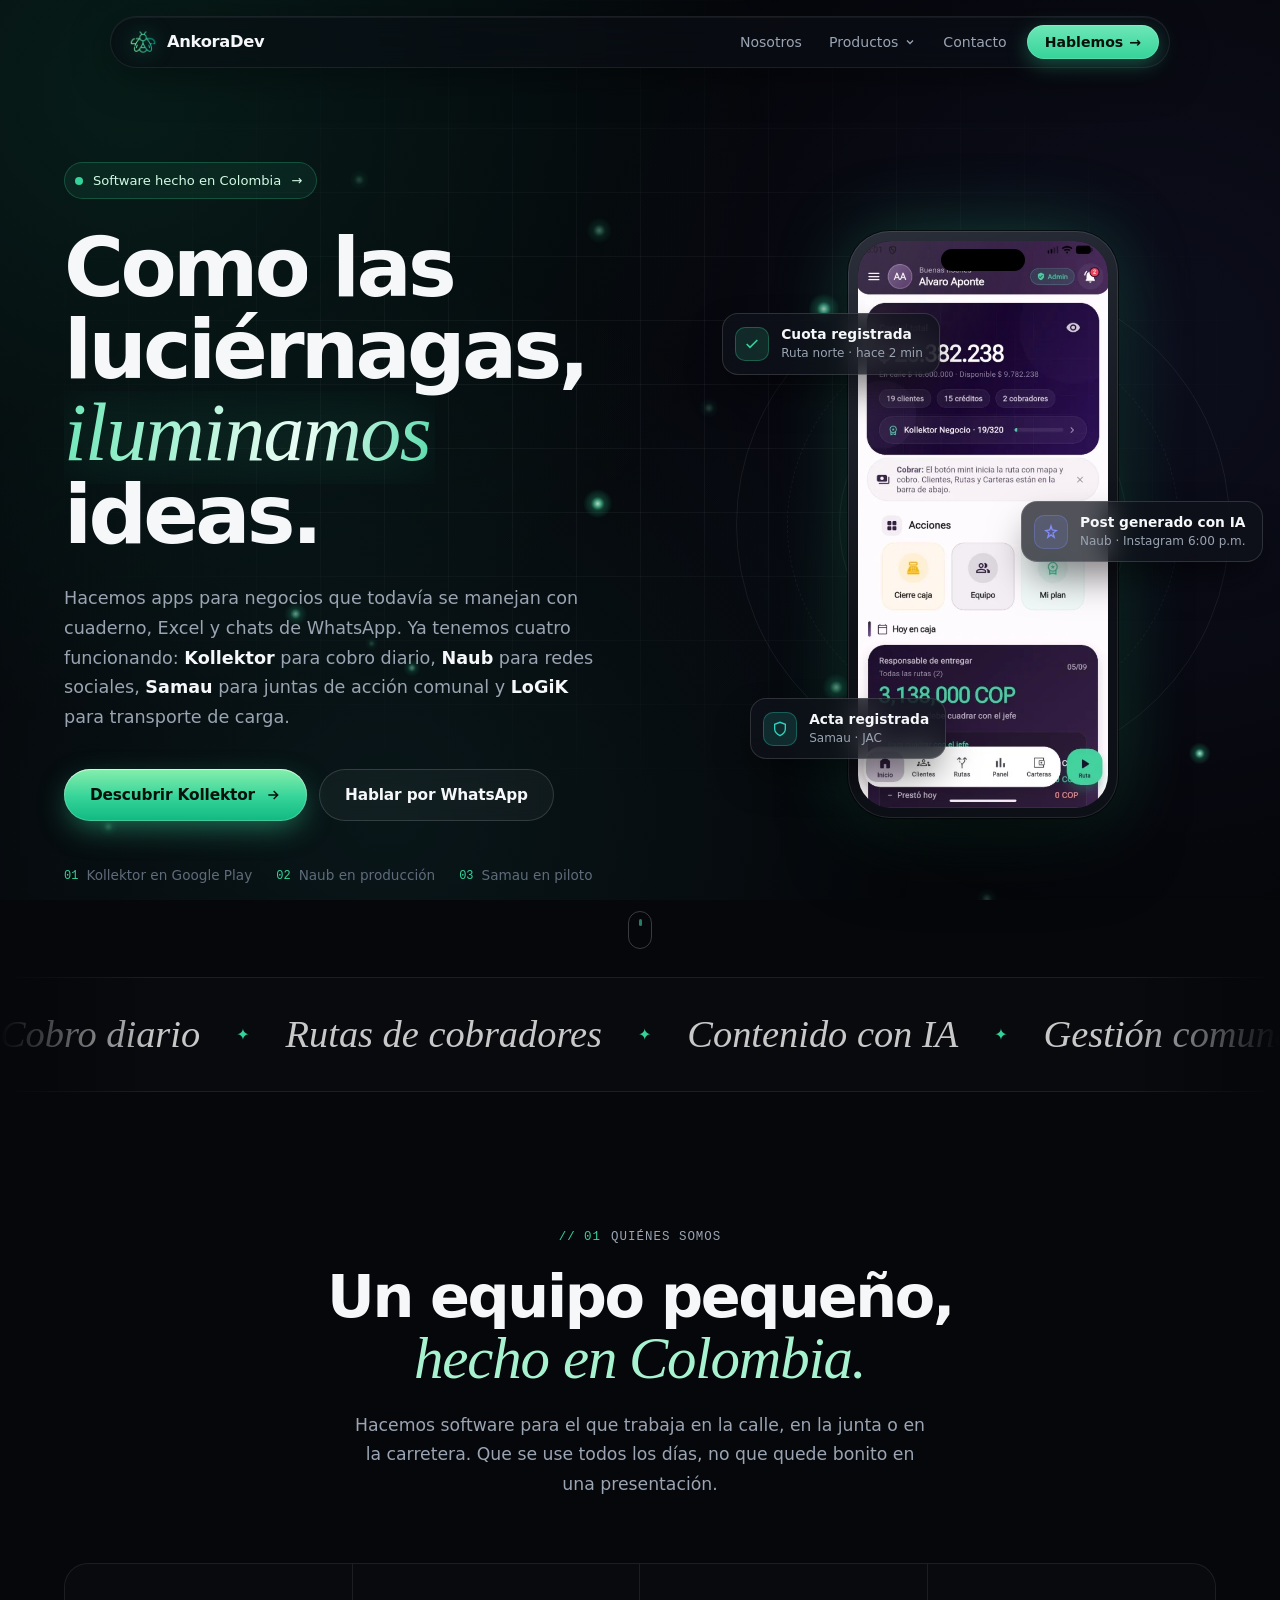
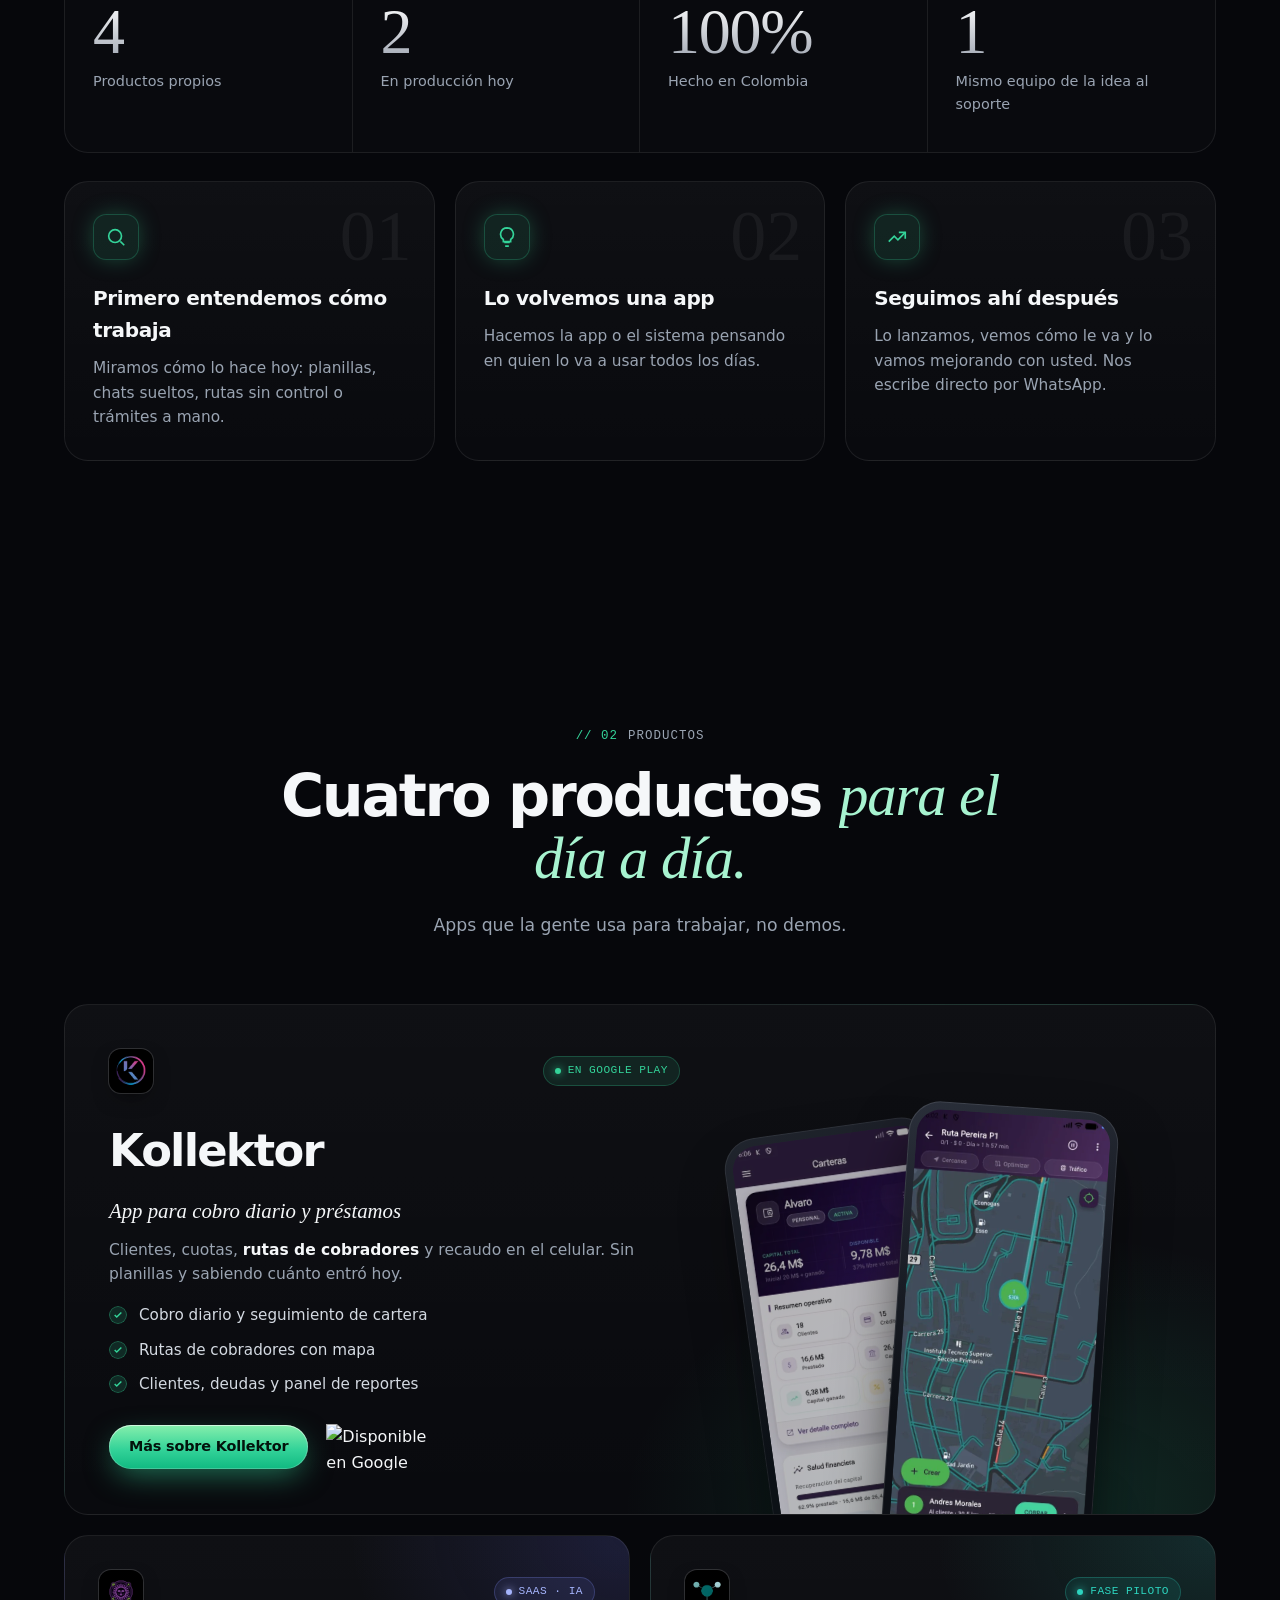
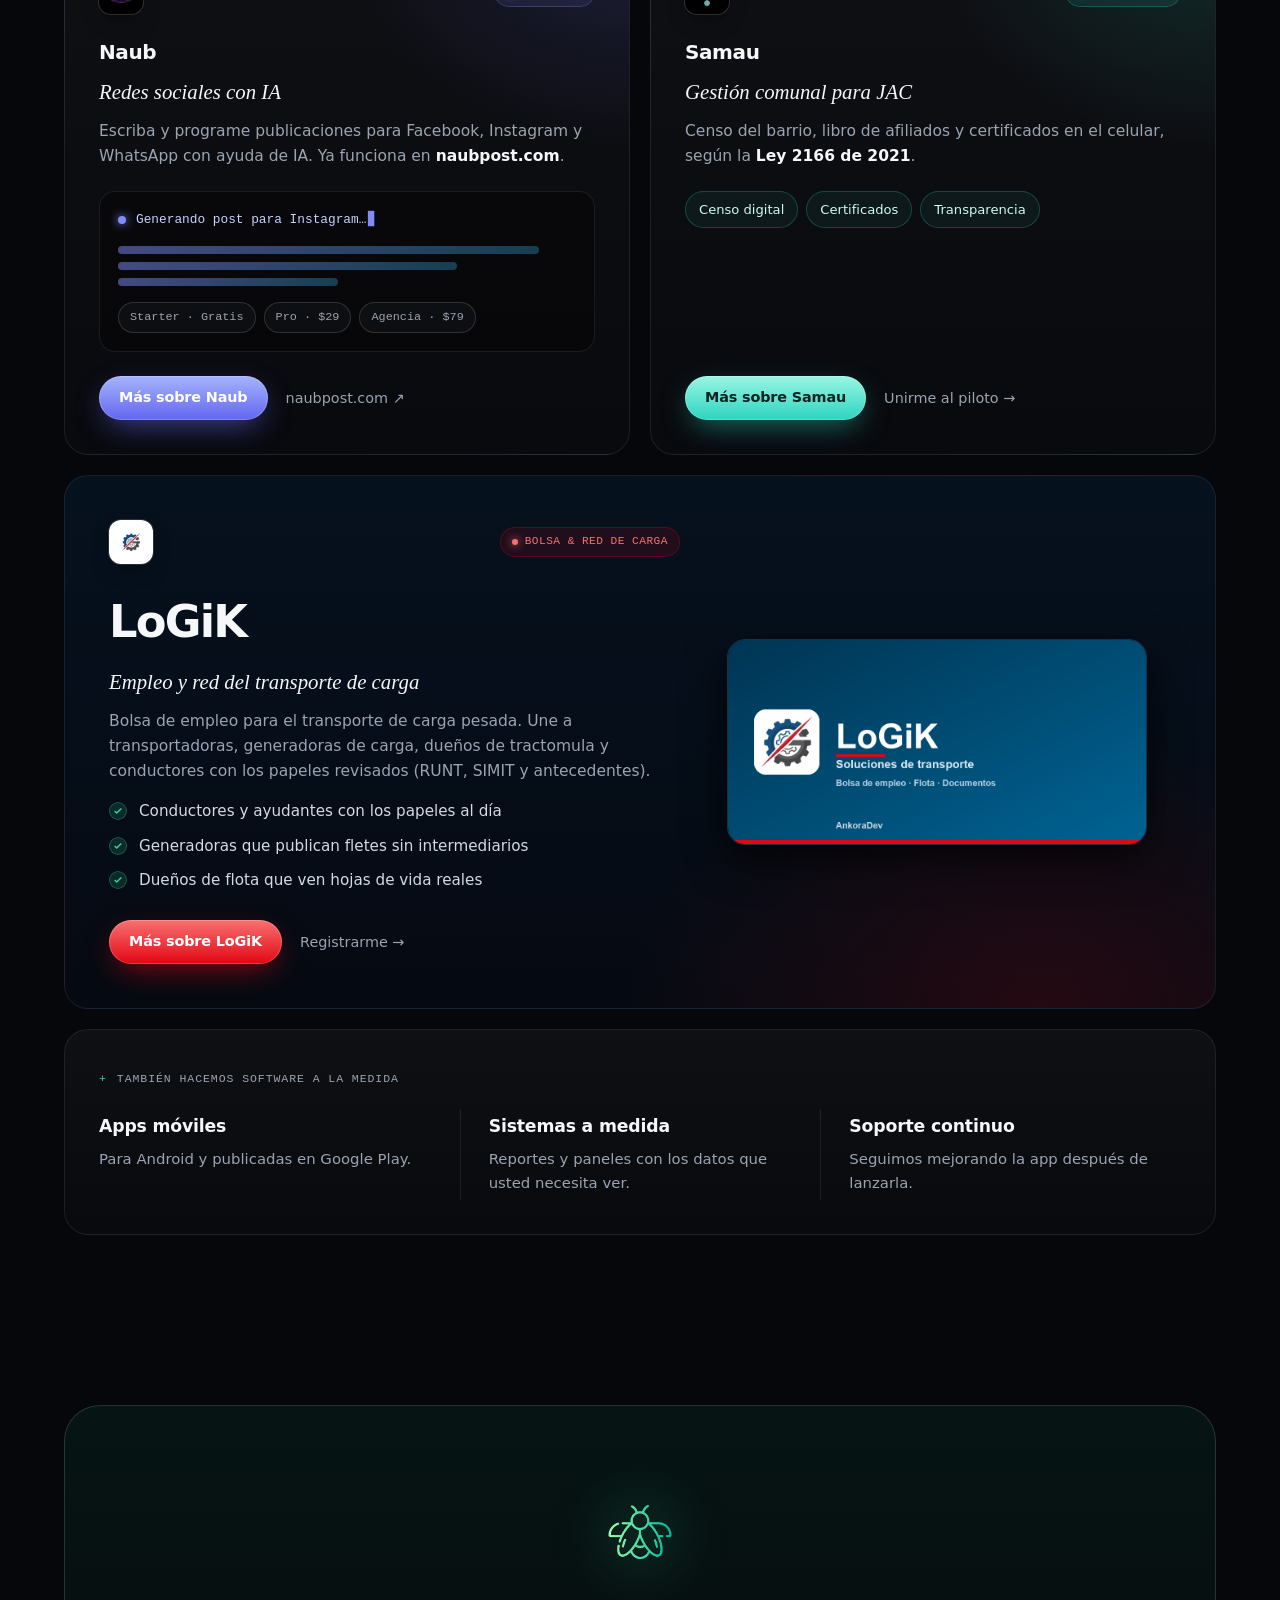
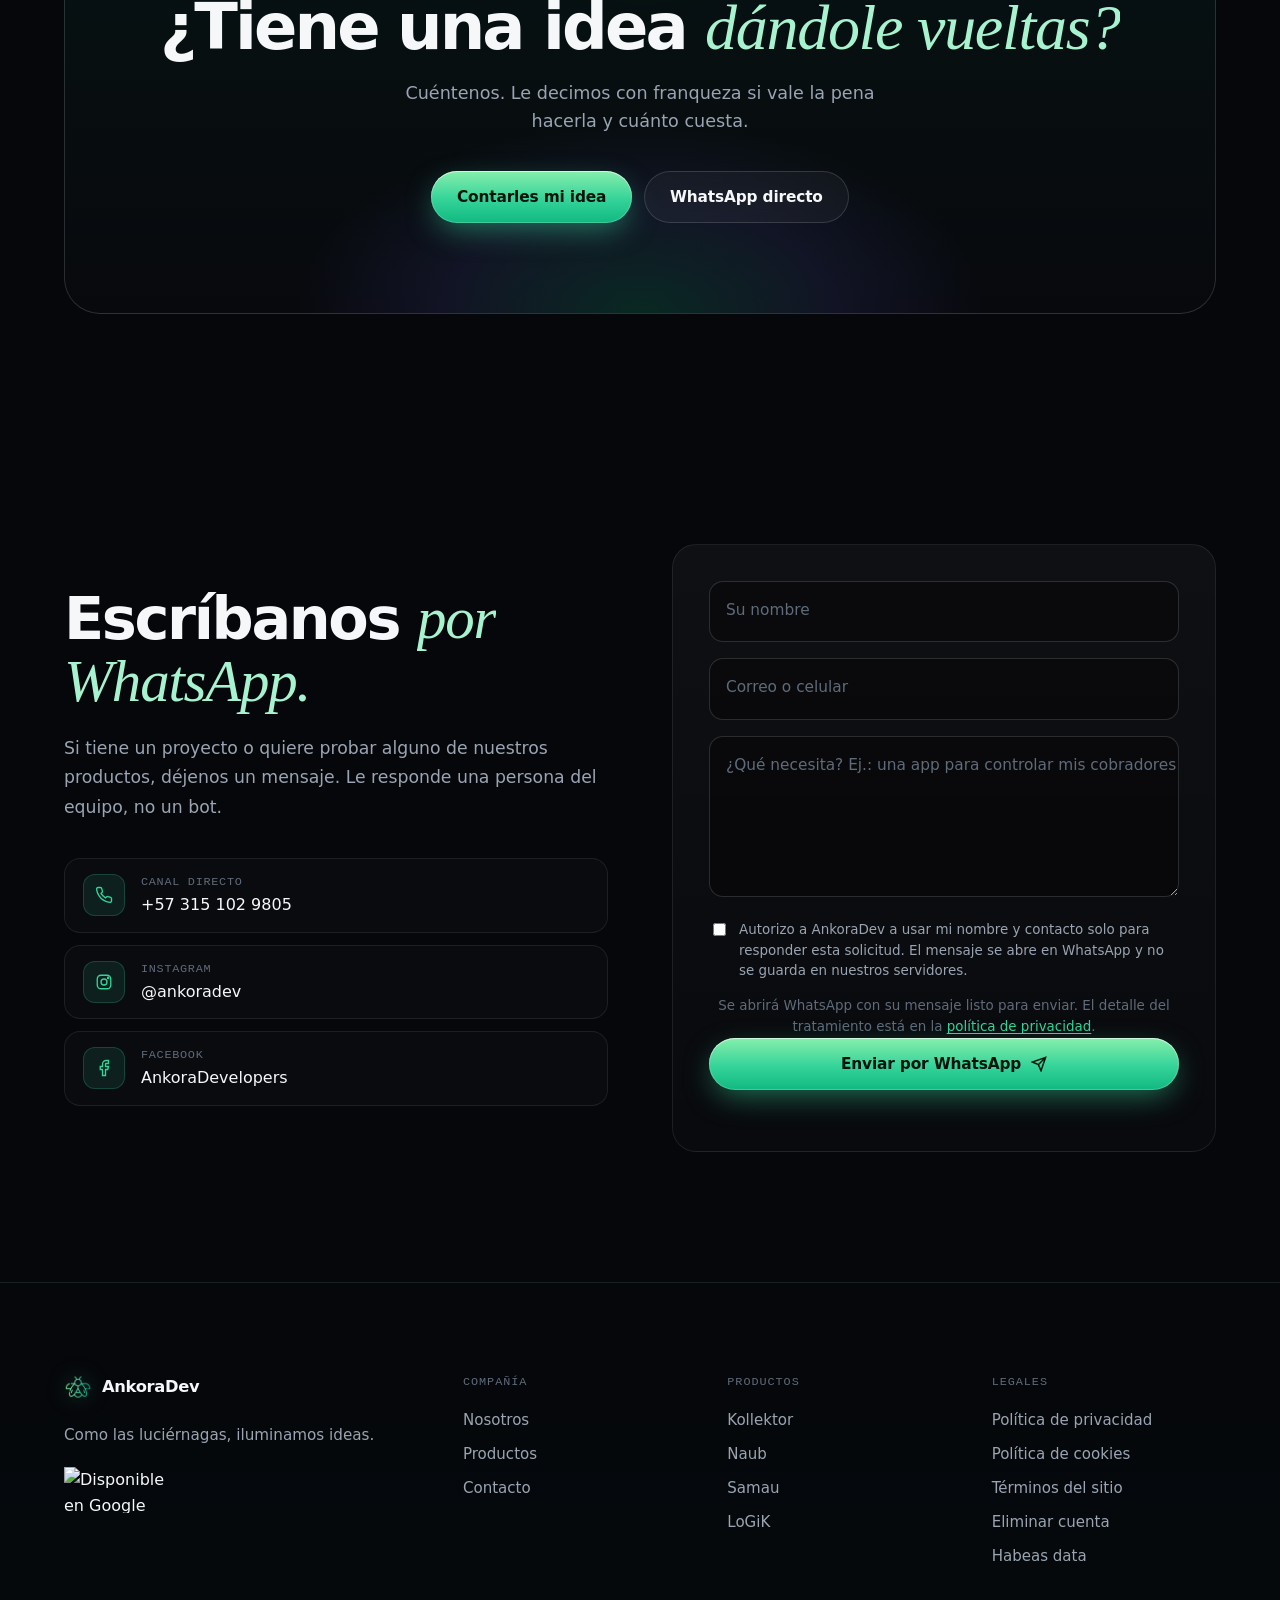
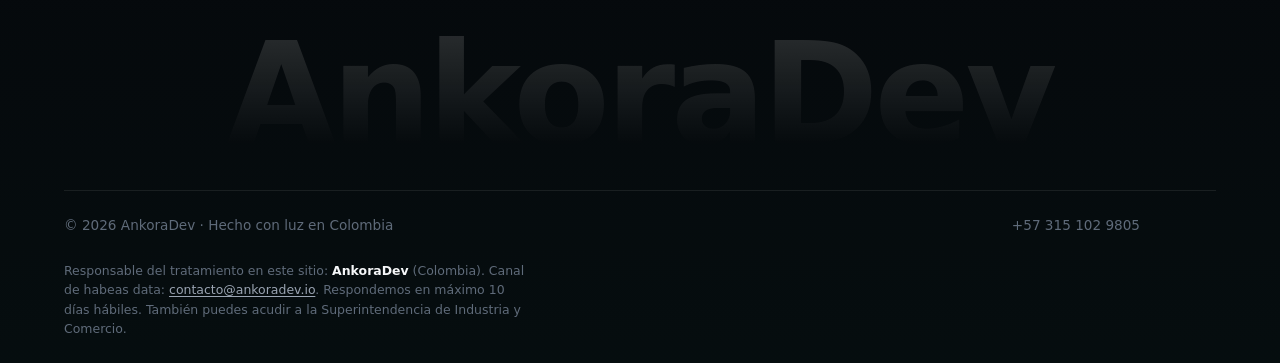
==== commit 8555eb54: "Ajustar textos de la home y mayúsculas del pie de página - Hero: el párrafo dice primero qué hacemos" ====
--- a/public/index.html
+++ b/public/index.html
@@ -111,7 +111,7 @@
         <div class="hero-copy">
           <a href="#productos" class="pill reveal">
             <span class="pill-dot"></span>
-            Startup de software · Colombia
+            Software hecho en Colombia
             <span class="pill-arrow" aria-hidden="true">→</span>
           </a>
 
@@ -120,9 +120,9 @@
           </h1>
 
           <p class="hero-lead reveal" style="--d:.5s">
-            AnkoraDev es una startup colombiana que desarrolla <strong>Kollektor</strong> (app de cobro diario y créditos),
-            <strong>Naub</strong> (SaaS de redes con IA), <strong>Samau</strong> (gestión comunal para JAC) y <strong>LoGiK</strong> (red de transporte de carga).
             Hacemos apps para negocios que todavía se manejan con cuaderno, Excel y chats de WhatsApp.
+            Ya tenemos cuatro funcionando: <strong>Kollektor</strong> para cobro diario, <strong>Naub</strong> para redes sociales,
+            <strong>Samau</strong> para juntas de acción comunal y <strong>LoGiK</strong> para transporte de carga.
           </p>
 
           <div class="hero-cta reveal" style="--d:.65s">
@@ -249,7 +249,7 @@
                 <span class="tag tag-green"><i></i> En Google Play</span>
               </div>
               <h3>Kollektor</h3>
-              <p class="b-tagline">App para cobro diario y créditos diarios</p>
+              <p class="b-tagline">App para cobro diario y préstamos</p>
               <p>Clientes, cuotas, <strong>rutas de cobradores</strong> y recaudo en el celular. Sin planillas y sabiendo cuánto entró hoy.</p>
               <ul class="checks">
                 <li>Cobro diario y seguimiento de cartera</li>
@@ -277,7 +277,7 @@
             </div>
             <h3>Naub</h3>
             <p class="b-tagline">Redes sociales con IA</p>
-            <p>Escribe y programa publicaciones para Facebook, Instagram y WhatsApp con ayuda de IA. Ya funciona en <strong>naubpost.com</strong>.</p>
+            <p>Escriba y programe publicaciones para Facebook, Instagram y WhatsApp con ayuda de IA. Ya funciona en <strong>naubpost.com</strong>.</p>
 
             <div class="ai-demo" aria-hidden="true">
               <div class="ai-line"><span class="ai-dot"></span><span class="typing" data-text="Generando post para Instagram…"></span></div>
@@ -395,7 +395,7 @@
             </div>
             <div class="field">
               <input type="text" id="email" name="email" placeholder=" " required autocomplete="email">
-              <label for="email">Email o teléfono</label>
+              <label for="email">Correo o celular</label>
             </div>
             <div class="field">
               <textarea id="mensaje" name="mensaje" rows="5" placeholder=" " required></textarea>
@@ -443,10 +443,10 @@
         </div>
         <div class="footer-col">
           <h4>Legales</h4>
-          <a href="/politica_privacidad">Política de Privacidad</a>
-          <a href="/politica_cookies">Política de Cookies</a>
+          <a href="/politica_privacidad">Política de privacidad</a>
+          <a href="/politica_cookies">Política de cookies</a>
           <a href="/terminos">Términos del sitio</a>
-          <a href="/eliminar_cuenta">Eliminar Cuenta</a>
+          <a href="/eliminar_cuenta">Eliminar cuenta</a>
           <a href="mailto:contacto@ankoradev.io?subject=Habeas%20Data">Habeas data</a>
         </div>
       </div>
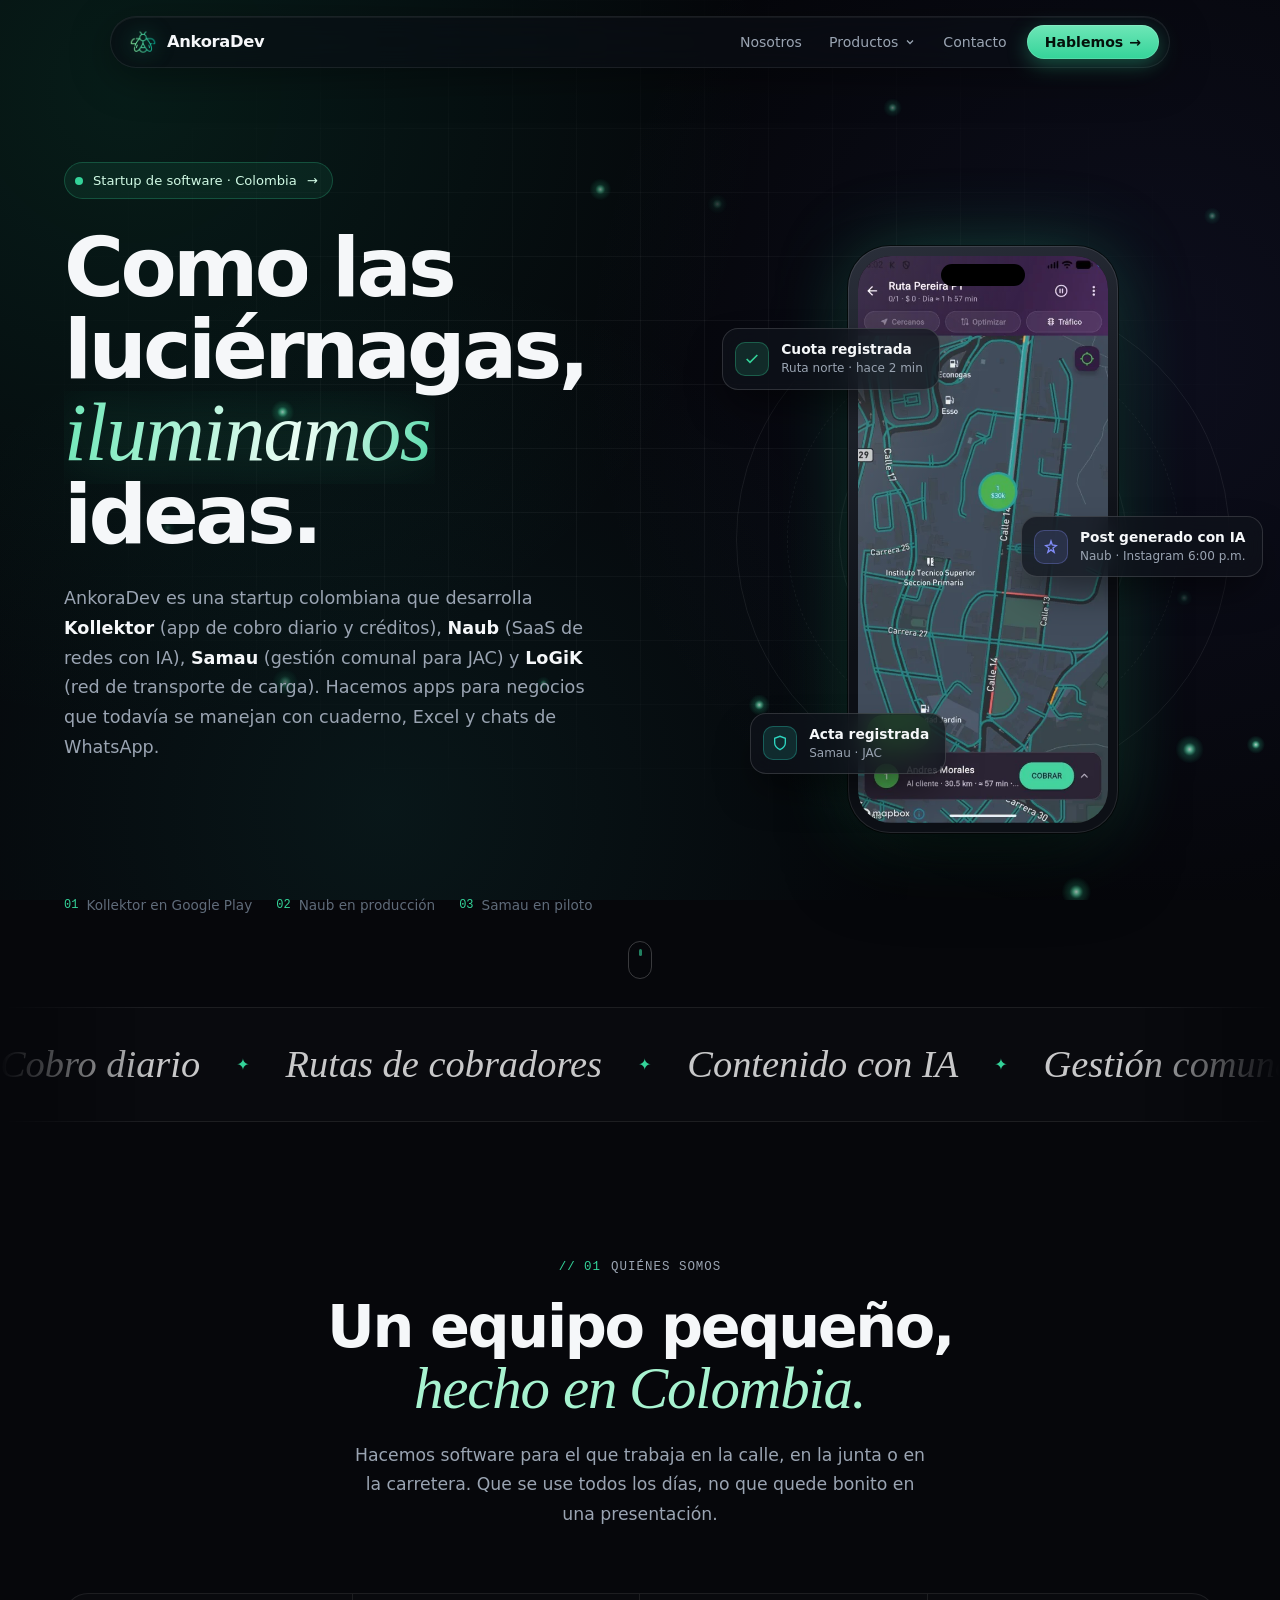
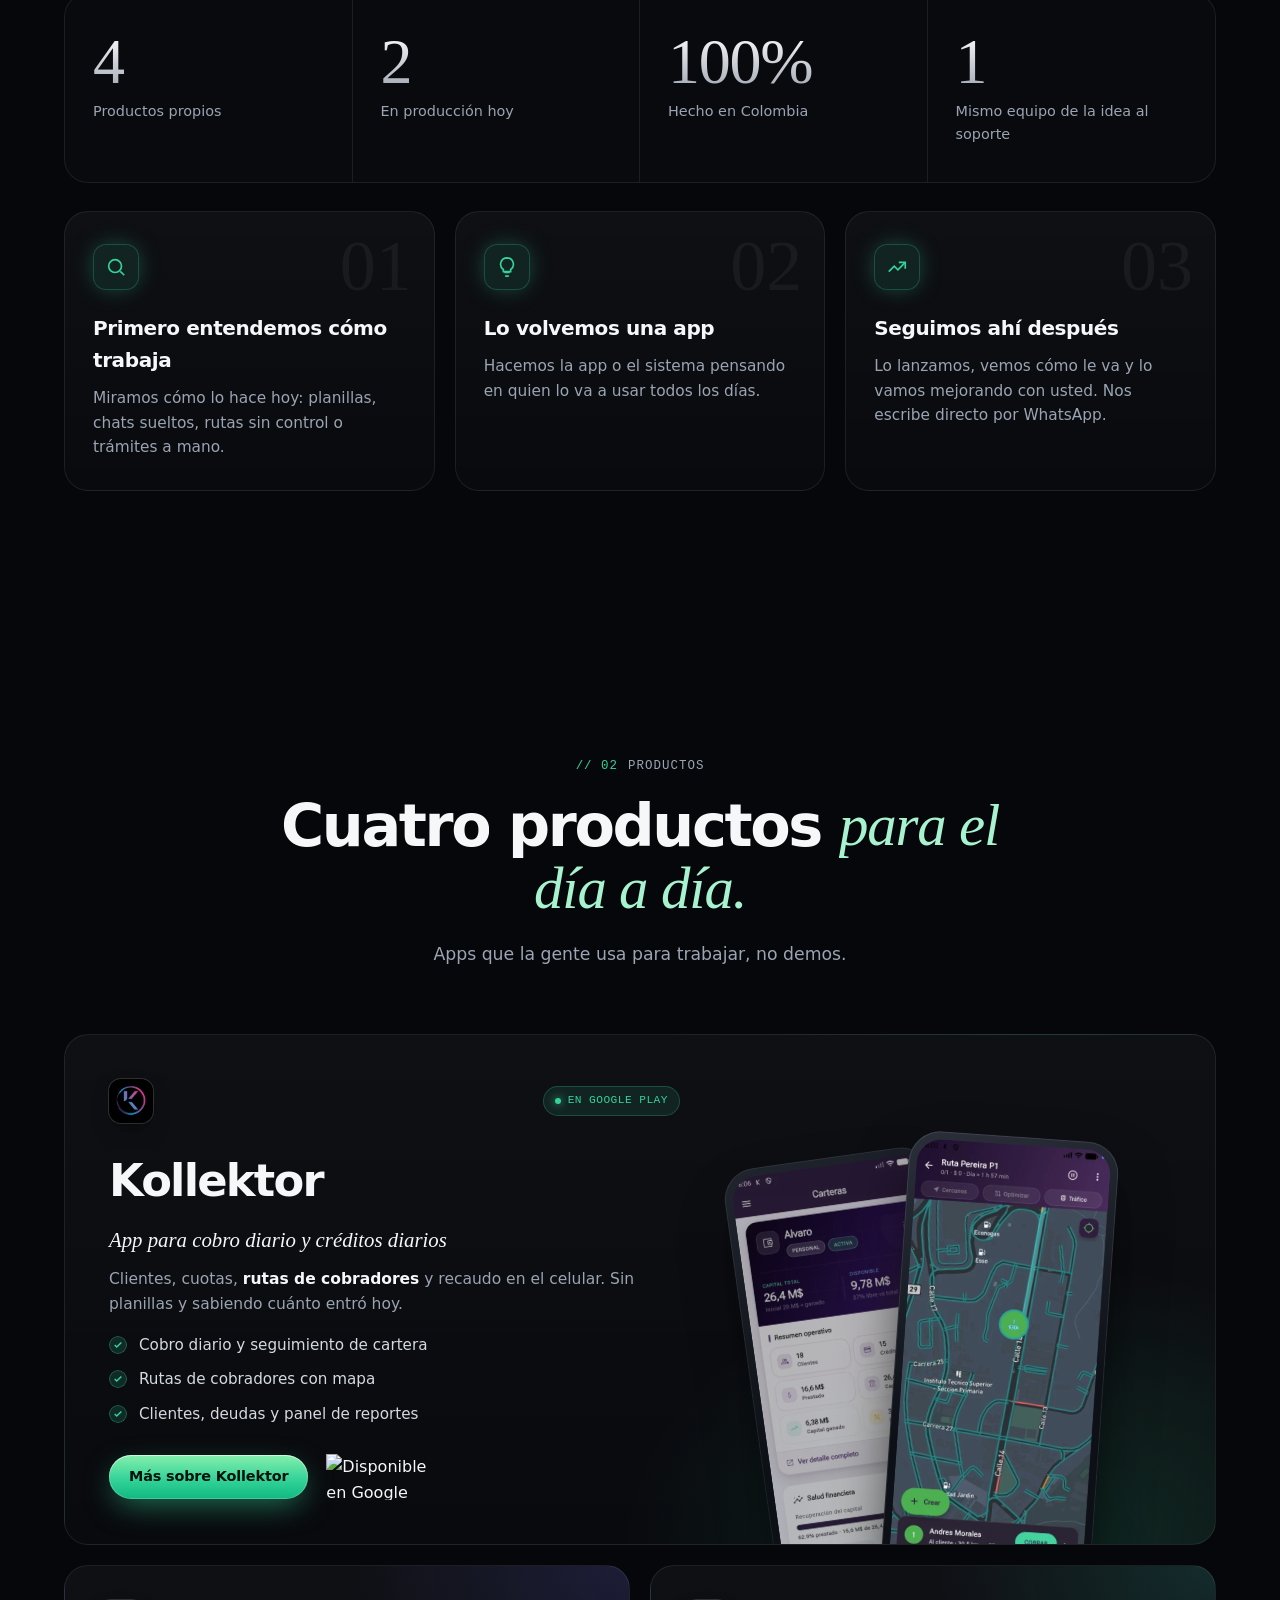
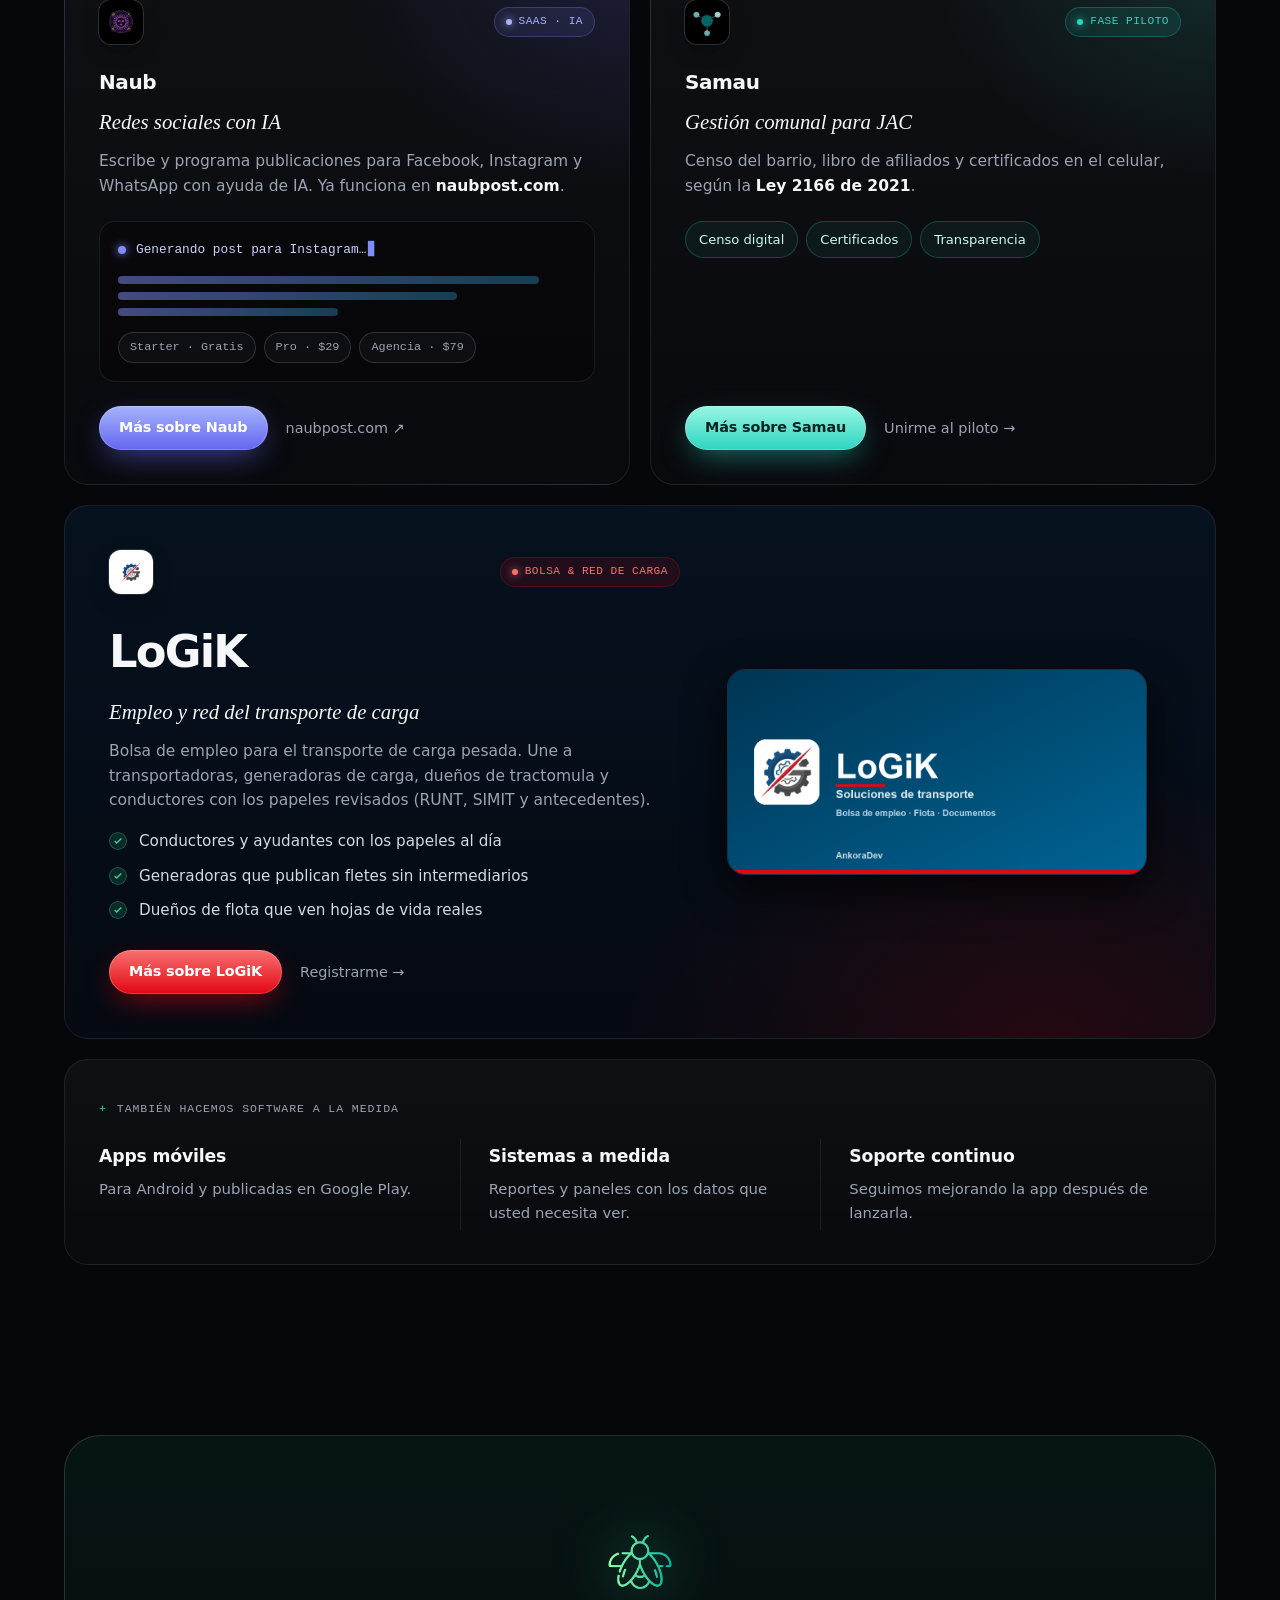
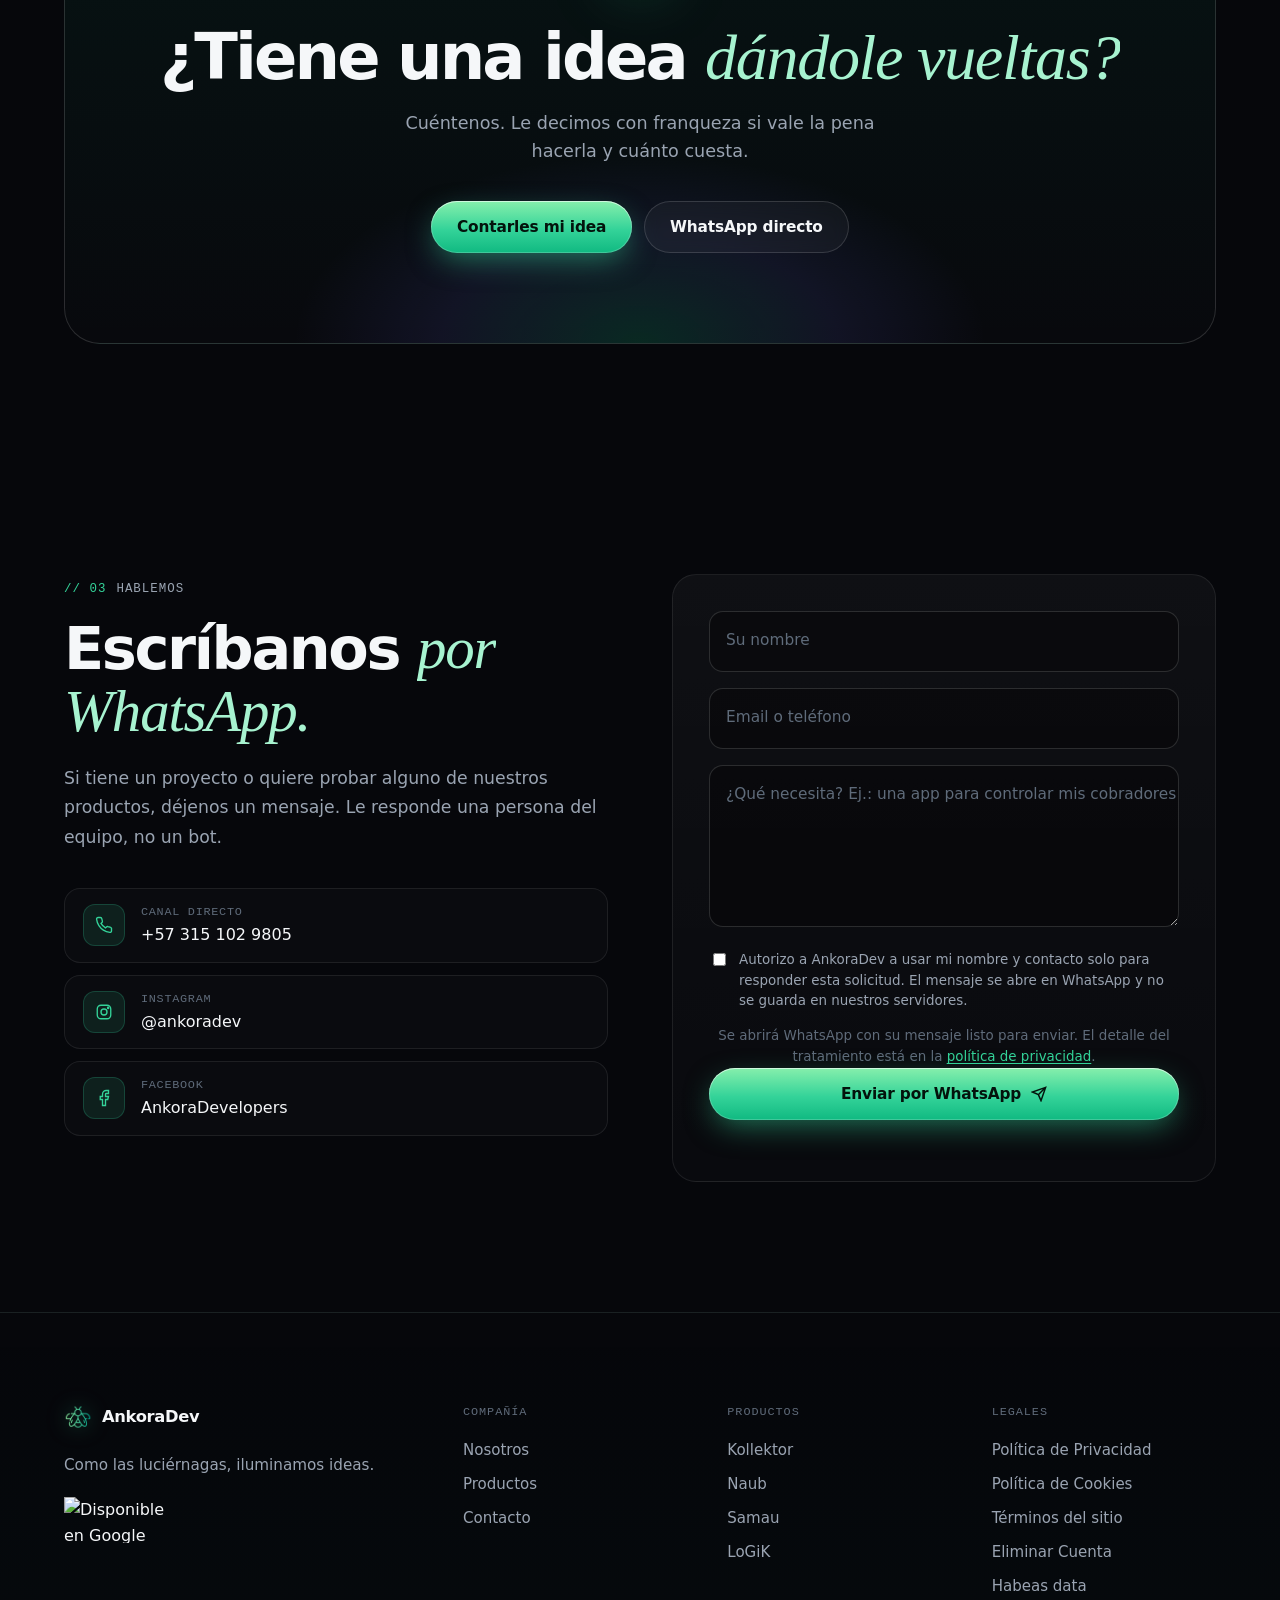
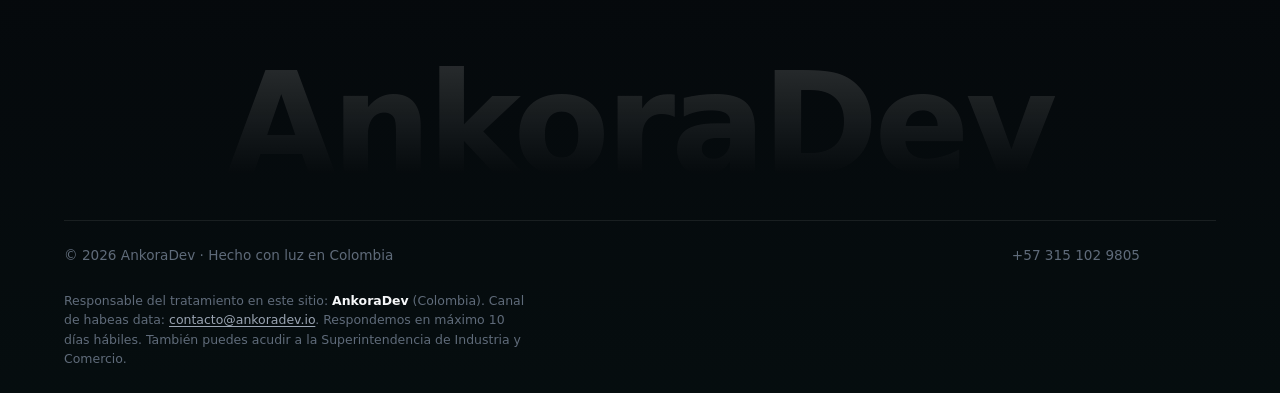
==== commit fae24dfb: "Agregar planes y precios de Kollektor Precios tomados de subscription_plans.dart de la app: gratis, " ====
--- a/public/index.html
+++ b/public/index.html
@@ -26,7 +26,7 @@
   <link rel="shortcut icon" href="logo/firefly.png">
 
   <link rel="stylesheet" href="/css/fonts.css?v=20261010a">
-  <link rel="stylesheet" href="css/home.css?v=20261013c">
+  <link rel="stylesheet" href="css/home.css?v=20261013d">
   <script>document.documentElement.classList.add('js');</script>
   <script async src="https://static.cloudflareinsights.com/beacon.min.js" data-cf-beacon='{"token": "9fa165cf13b54c3e83a8611ffaf67f9a"}'></script>
 </head>
@@ -111,7 +111,7 @@
         <div class="hero-copy">
           <a href="#productos" class="pill reveal">
             <span class="pill-dot"></span>
-            Software hecho en Colombia
+            Startup de software · Colombia
             <span class="pill-arrow" aria-hidden="true">→</span>
           </a>
 
@@ -120,9 +120,9 @@
           </h1>
 
           <p class="hero-lead reveal" style="--d:.5s">
+            AnkoraDev es una startup colombiana que desarrolla <strong>Kollektor</strong> (app de cobro diario y créditos),
+            <strong>Naub</strong> (SaaS de redes con IA), <strong>Samau</strong> (gestión comunal para JAC) y <strong>LoGiK</strong> (red de transporte de carga).
             Hacemos apps para negocios que todavía se manejan con cuaderno, Excel y chats de WhatsApp.
-            Ya tenemos cuatro funcionando: <strong>Kollektor</strong> para cobro diario, <strong>Naub</strong> para redes sociales,
-            <strong>Samau</strong> para juntas de acción comunal y <strong>LoGiK</strong> para transporte de carga.
           </p>
 
           <div class="hero-cta reveal" style="--d:.65s">
@@ -249,7 +249,7 @@
                 <span class="tag tag-green"><i></i> En Google Play</span>
               </div>
               <h3>Kollektor</h3>
-              <p class="b-tagline">App para cobro diario y préstamos</p>
+              <p class="b-tagline">App para cobro diario y créditos diarios</p>
               <p>Clientes, cuotas, <strong>rutas de cobradores</strong> y recaudo en el celular. Sin planillas y sabiendo cuánto entró hoy.</p>
               <ul class="checks">
                 <li>Cobro diario y seguimiento de cartera</li>
@@ -277,7 +277,7 @@
             </div>
             <h3>Naub</h3>
             <p class="b-tagline">Redes sociales con IA</p>
-            <p>Escriba y programe publicaciones para Facebook, Instagram y WhatsApp con ayuda de IA. Ya funciona en <strong>naubpost.com</strong>.</p>
+            <p>Escribe y programa publicaciones para Facebook, Instagram y WhatsApp con ayuda de IA. Ya funciona en <strong>naubpost.com</strong>.</p>
 
             <div class="ai-demo" aria-hidden="true">
               <div class="ai-line"><span class="ai-dot"></span><span class="typing" data-text="Generando post para Instagram…"></span></div>
@@ -395,7 +395,7 @@
             </div>
             <div class="field">
               <input type="text" id="email" name="email" placeholder=" " required autocomplete="email">
-              <label for="email">Correo o celular</label>
+              <label for="email">Email o teléfono</label>
             </div>
             <div class="field">
               <textarea id="mensaje" name="mensaje" rows="5" placeholder=" " required></textarea>
@@ -443,10 +443,10 @@
         </div>
         <div class="footer-col">
           <h4>Legales</h4>
-          <a href="/politica_privacidad">Política de privacidad</a>
-          <a href="/politica_cookies">Política de cookies</a>
+          <a href="/politica_privacidad">Política de Privacidad</a>
+          <a href="/politica_cookies">Política de Cookies</a>
           <a href="/terminos">Términos del sitio</a>
-          <a href="/eliminar_cuenta">Eliminar cuenta</a>
+          <a href="/eliminar_cuenta">Eliminar Cuenta</a>
           <a href="mailto:contacto@ankoradev.io?subject=Habeas%20Data">Habeas data</a>
         </div>
       </div>
--- a/public/css/home.css
+++ b/public/css/home.css
@@ -1079,6 +1079,38 @@
 }
 
 .step p { color: var(--muted); margin: 0; font-size: .96rem; }
+
+/* ---------- PRECIOS ---------- */
+.pricing {
+  display: grid;
+  grid-template-columns: repeat(auto-fit, minmax(min(100%, 230px), 1fr));
+  gap: 20px;
+}
+.price-card { position: relative; padding: 30px 26px; display: flex; flex-direction: column; }
+.price-card h3 { font-size: 1.25rem; font-weight: 600; letter-spacing: -.02em; margin: 0 0 4px; }
+.price-who { color: var(--muted); font-size: .92rem; margin: 0 0 18px; }
+.price-amount { font-size: 2.2rem; font-weight: 700; letter-spacing: -.03em; margin: 0 0 22px; color: var(--ink); }
+.price-amount span { font-size: .95rem; font-weight: 500; color: var(--muted); margin-left: 4px; }
+.price-card .checks { margin: 0; }
+.price-featured { box-shadow: 0 0 0 1px rgba(52, 211, 153, .45) inset, 0 20px 50px -20px rgba(52, 211, 153, .35); }
+.price-badge {
+  position: absolute; top: 18px; right: 18px;
+  padding: 4px 10px; border-radius: 999px;
+  font-size: .72rem; font-weight: 600;
+  color: var(--glow); background: rgba(52, 211, 153, .12); border: 1px solid rgba(52, 211, 153, .3);
+}
+.price-more {
+  margin-top: 20px; padding: 28px 30px;
+  display: flex; align-items: center; justify-content: space-between; gap: 24px; flex-wrap: wrap;
+}
+.price-more > div { flex: 1 1 420px; min-width: 0; }
+.price-more h3 { font-size: 1.15rem; font-weight: 600; margin: 0 0 10px; }
+.price-more p { color: var(--muted); margin: 0 0 10px; font-size: .95rem; }
+.price-more p:last-child { margin-bottom: 0; }
+.price-more strong { color: var(--ink); font-weight: 600; }
+.price-list { list-style: none; padding: 0; margin: 0 0 14px; display: grid; gap: 8px; }
+.price-list li { display: flex; justify-content: space-between; gap: 6px 16px; flex-wrap: wrap; padding-bottom: 8px; border-bottom: 1px solid var(--line-2); color: var(--muted); font-size: .95rem; }
+.price-list li strong { white-space: nowrap; }
 
 /* ---------- BENTO ---------- */
 .bento {
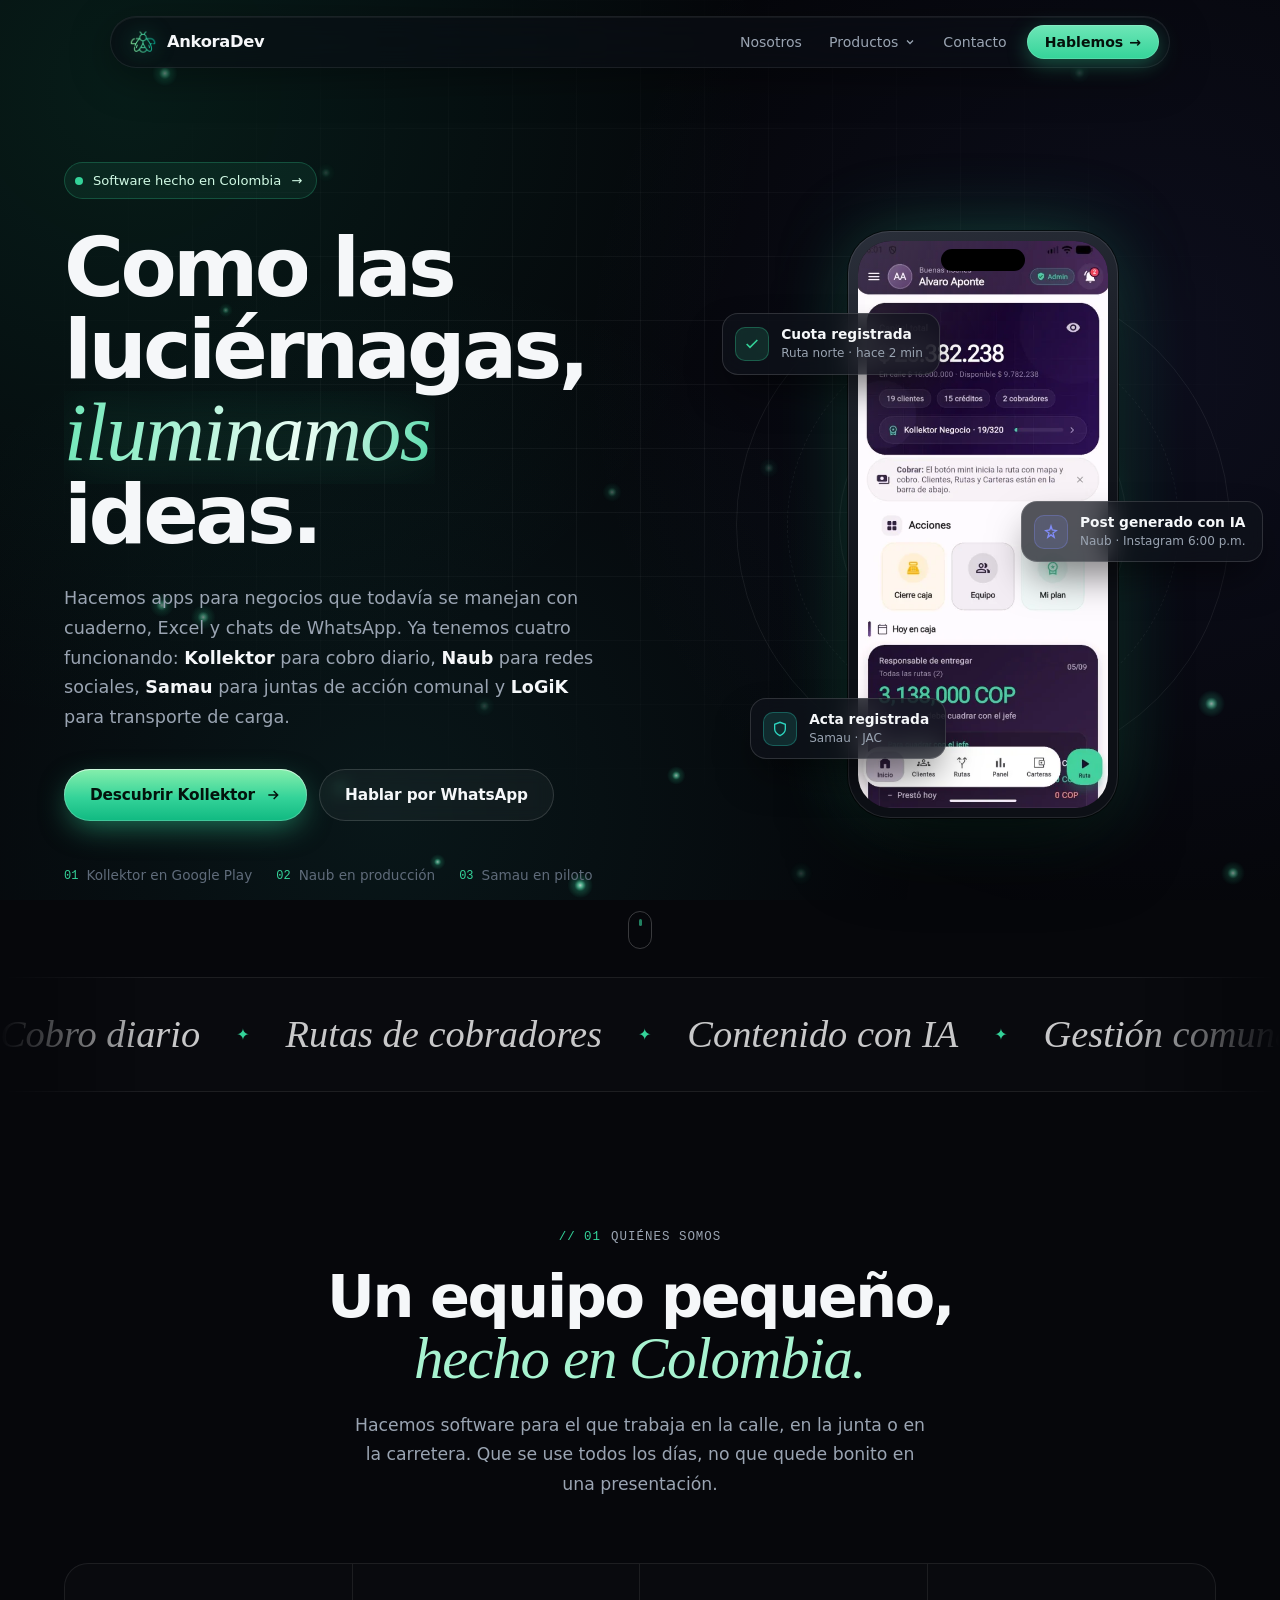
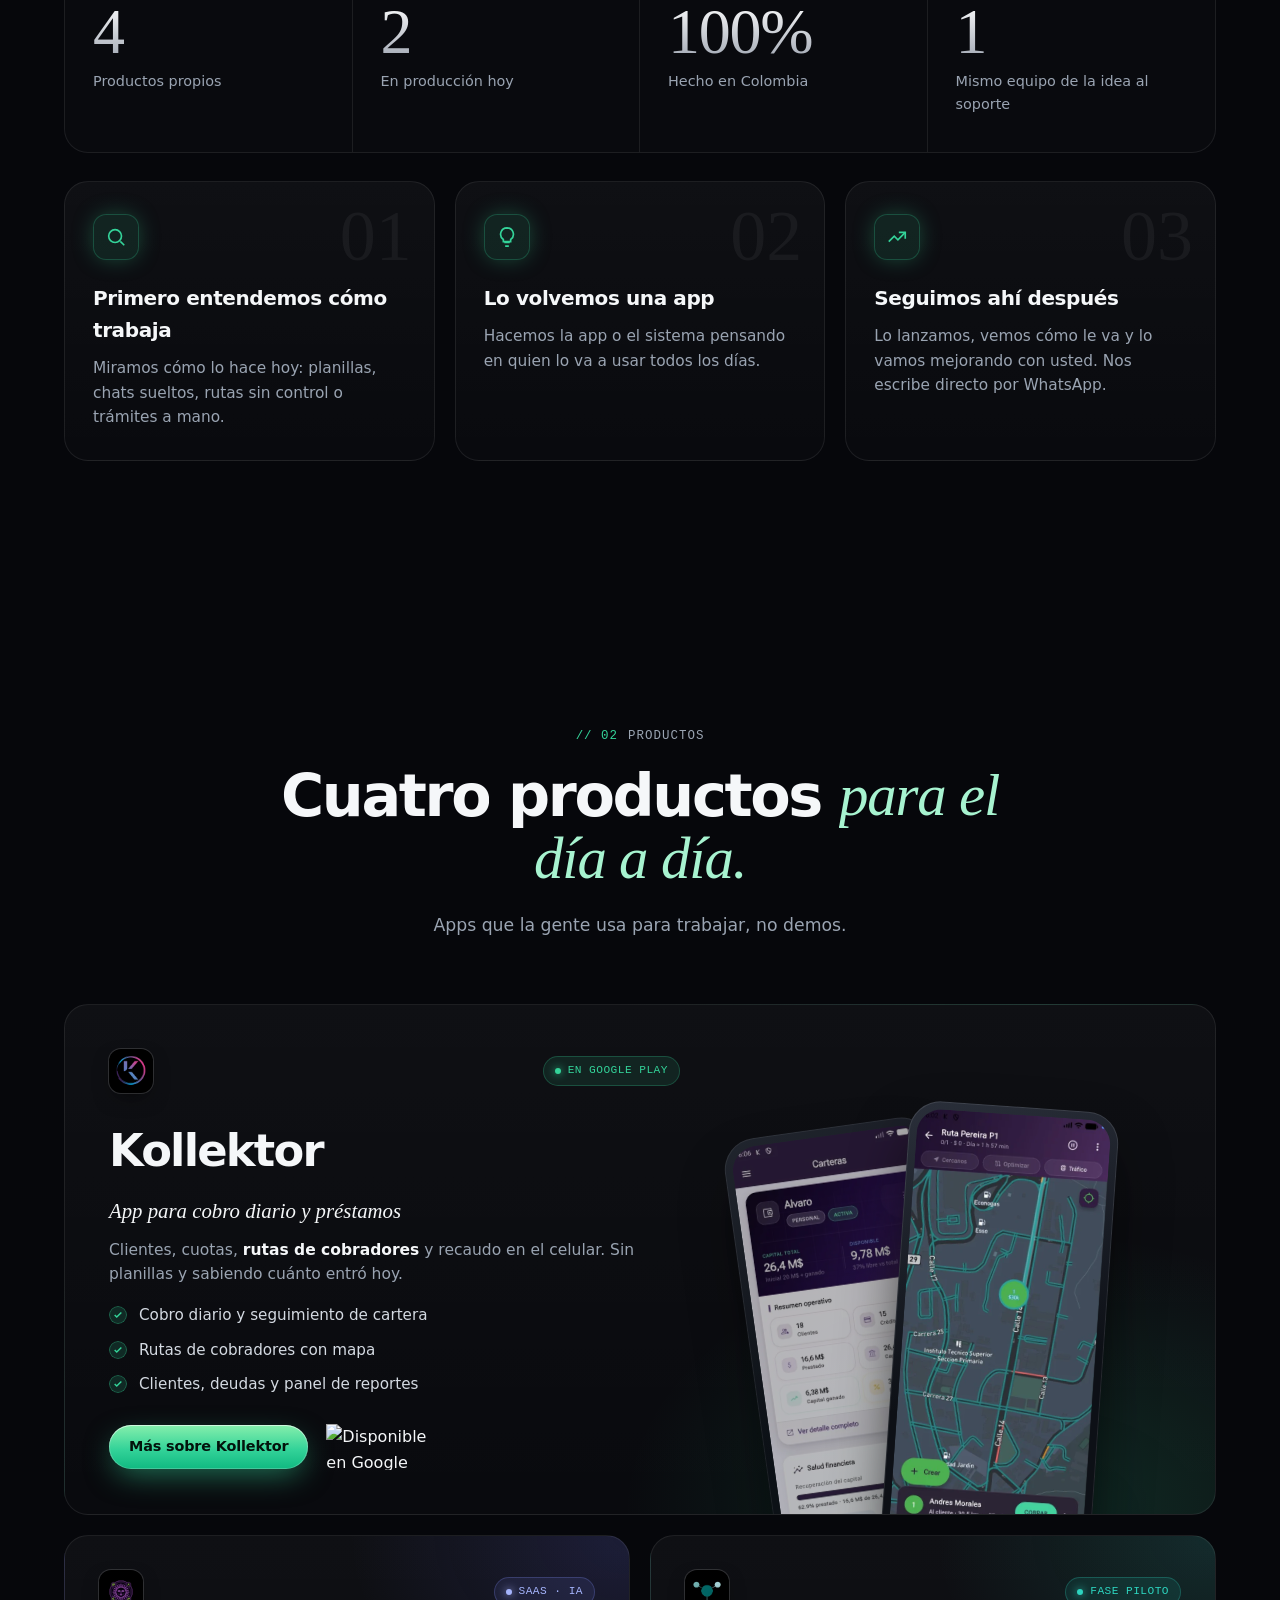
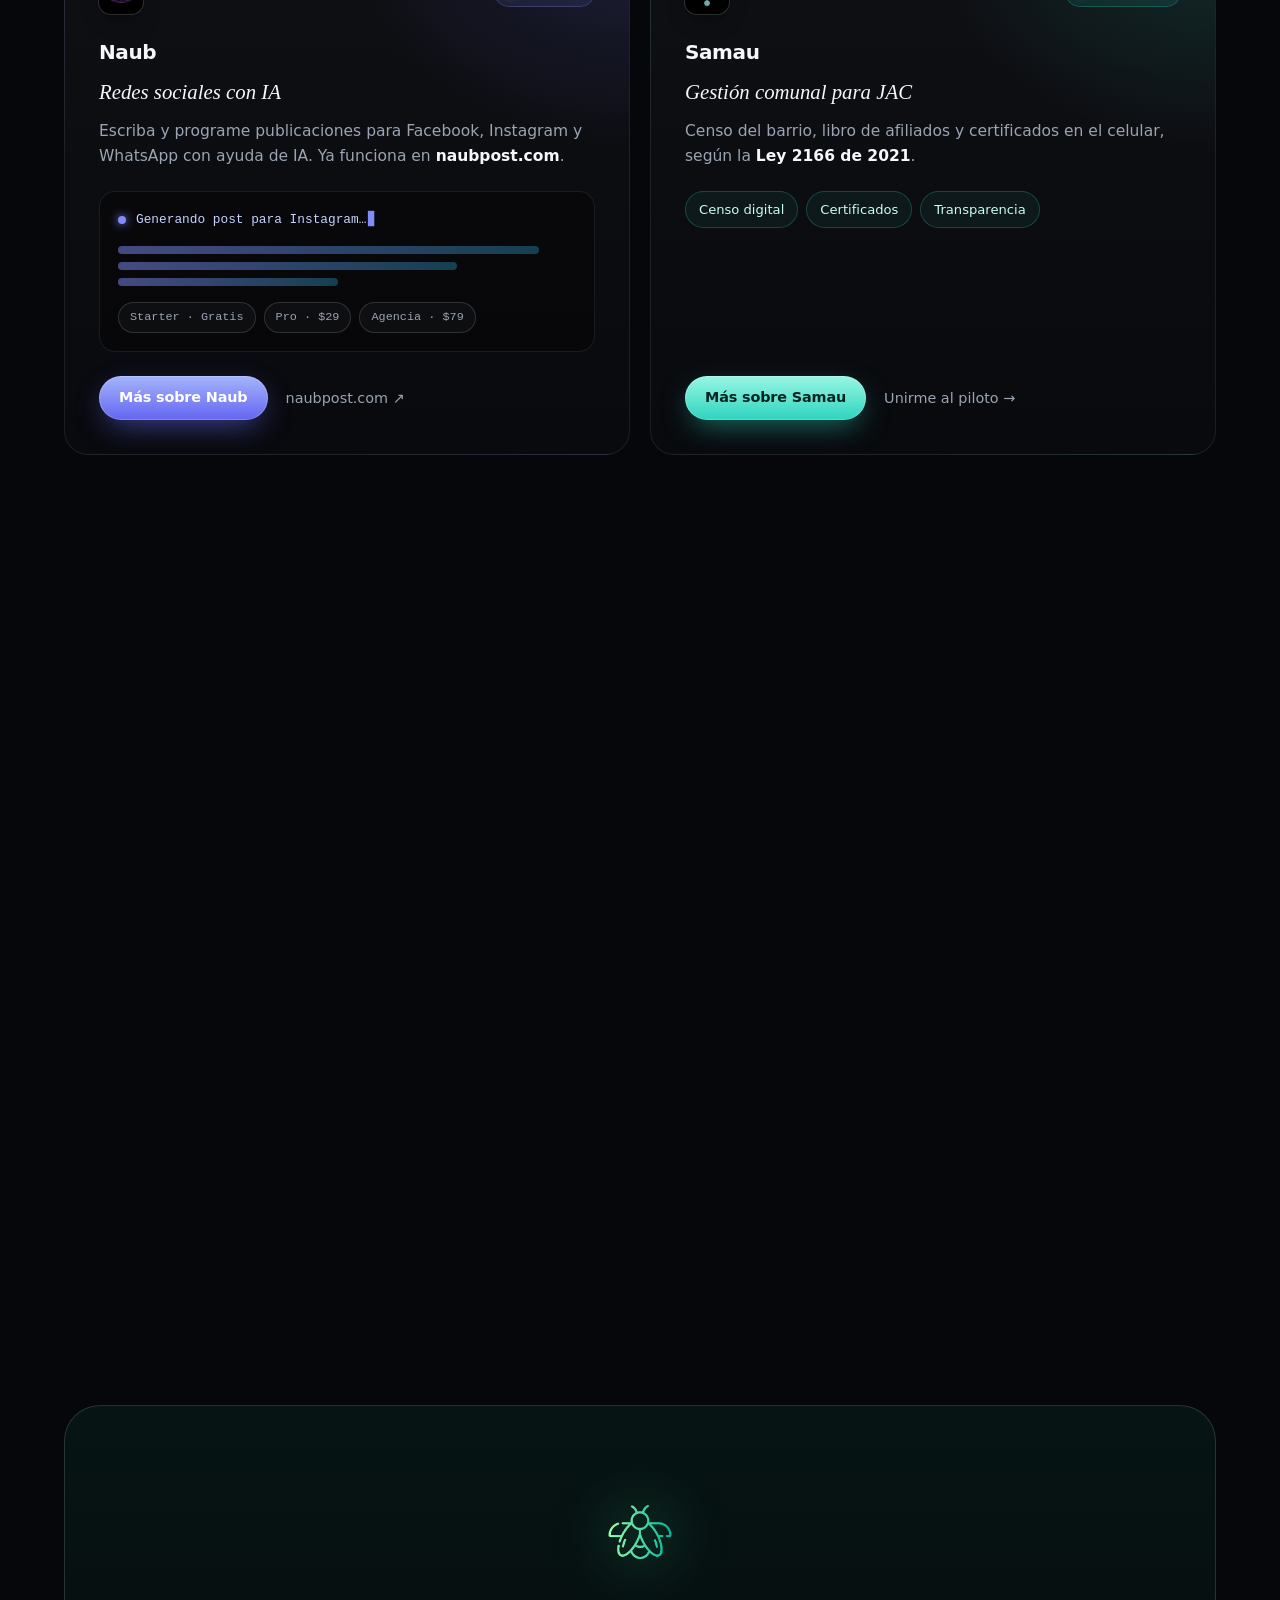
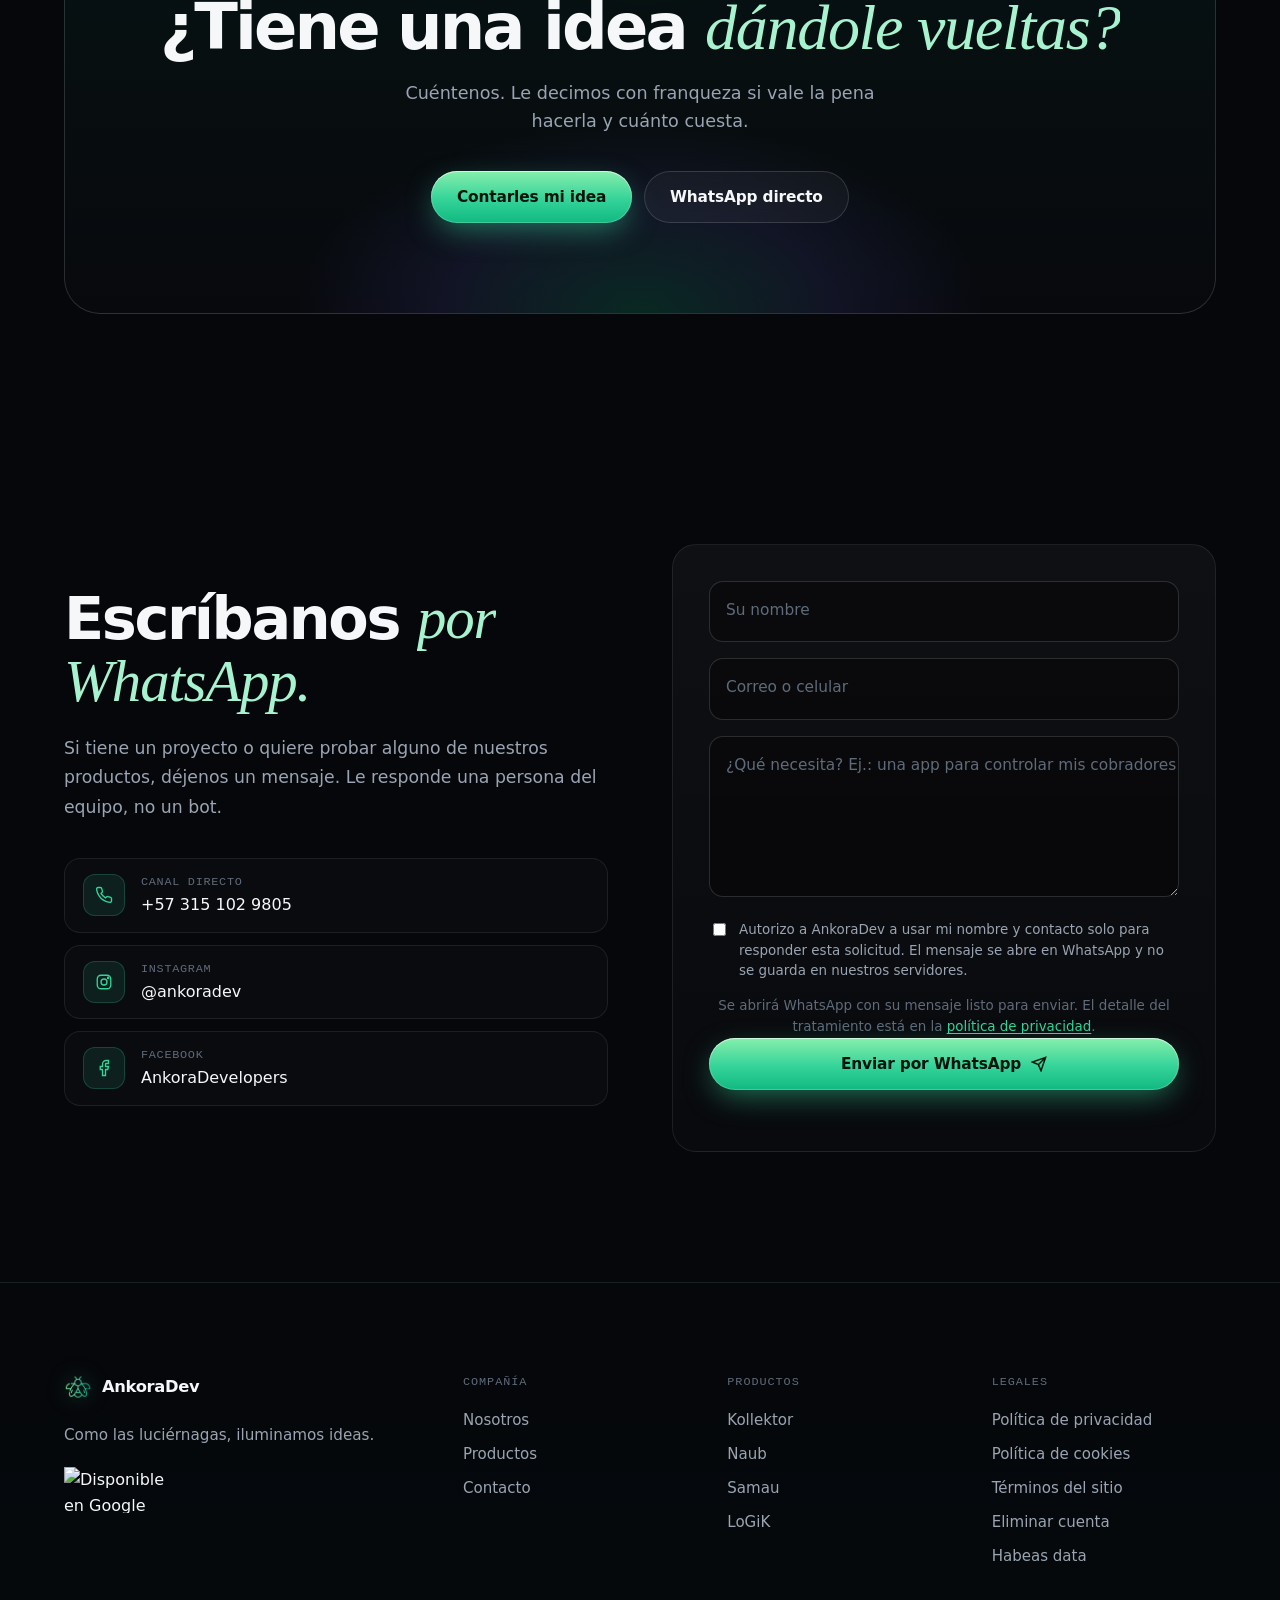
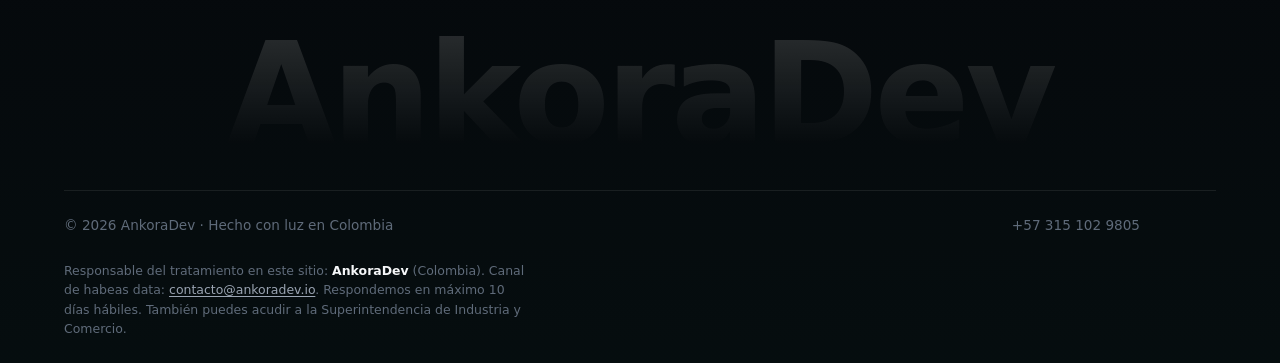
==== commit 7e684ddc: "Merge pull request #4 from HellscytheB/claude/textos-home-2 Ajustar textos de la home y mayúsculas d" ====
--- a/public/index.html
+++ b/public/index.html
@@ -26,7 +26,7 @@
   <link rel="shortcut icon" href="logo/firefly.png">
 
   <link rel="stylesheet" href="/css/fonts.css?v=20261010a">
-  <link rel="stylesheet" href="css/home.css?v=20261013d">
+  <link rel="stylesheet" href="css/home.css?v=20261013c">
   <script>document.documentElement.classList.add('js');</script>
   <script async src="https://static.cloudflareinsights.com/beacon.min.js" data-cf-beacon='{"token": "9fa165cf13b54c3e83a8611ffaf67f9a"}'></script>
 </head>
@@ -111,7 +111,7 @@
         <div class="hero-copy">
           <a href="#productos" class="pill reveal">
             <span class="pill-dot"></span>
-            Startup de software · Colombia
+            Software hecho en Colombia
             <span class="pill-arrow" aria-hidden="true">→</span>
           </a>
 
@@ -120,9 +120,9 @@
           </h1>
 
           <p class="hero-lead reveal" style="--d:.5s">
-            AnkoraDev es una startup colombiana que desarrolla <strong>Kollektor</strong> (app de cobro diario y créditos),
-            <strong>Naub</strong> (SaaS de redes con IA), <strong>Samau</strong> (gestión comunal para JAC) y <strong>LoGiK</strong> (red de transporte de carga).
             Hacemos apps para negocios que todavía se manejan con cuaderno, Excel y chats de WhatsApp.
+            Ya tenemos cuatro funcionando: <strong>Kollektor</strong> para cobro diario, <strong>Naub</strong> para redes sociales,
+            <strong>Samau</strong> para juntas de acción comunal y <strong>LoGiK</strong> para transporte de carga.
           </p>
 
           <div class="hero-cta reveal" style="--d:.65s">
@@ -249,7 +249,7 @@
                 <span class="tag tag-green"><i></i> En Google Play</span>
               </div>
               <h3>Kollektor</h3>
-              <p class="b-tagline">App para cobro diario y créditos diarios</p>
+              <p class="b-tagline">App para cobro diario y préstamos</p>
               <p>Clientes, cuotas, <strong>rutas de cobradores</strong> y recaudo en el celular. Sin planillas y sabiendo cuánto entró hoy.</p>
               <ul class="checks">
                 <li>Cobro diario y seguimiento de cartera</li>
@@ -277,7 +277,7 @@
             </div>
             <h3>Naub</h3>
             <p class="b-tagline">Redes sociales con IA</p>
-            <p>Escribe y programa publicaciones para Facebook, Instagram y WhatsApp con ayuda de IA. Ya funciona en <strong>naubpost.com</strong>.</p>
+            <p>Escriba y programe publicaciones para Facebook, Instagram y WhatsApp con ayuda de IA. Ya funciona en <strong>naubpost.com</strong>.</p>
 
             <div class="ai-demo" aria-hidden="true">
               <div class="ai-line"><span class="ai-dot"></span><span class="typing" data-text="Generando post para Instagram…"></span></div>
@@ -395,7 +395,7 @@
             </div>
             <div class="field">
               <input type="text" id="email" name="email" placeholder=" " required autocomplete="email">
-              <label for="email">Email o teléfono</label>
+              <label for="email">Correo o celular</label>
             </div>
             <div class="field">
               <textarea id="mensaje" name="mensaje" rows="5" placeholder=" " required></textarea>
@@ -443,10 +443,10 @@
         </div>
         <div class="footer-col">
           <h4>Legales</h4>
-          <a href="/politica_privacidad">Política de Privacidad</a>
-          <a href="/politica_cookies">Política de Cookies</a>
+          <a href="/politica_privacidad">Política de privacidad</a>
+          <a href="/politica_cookies">Política de cookies</a>
           <a href="/terminos">Términos del sitio</a>
-          <a href="/eliminar_cuenta">Eliminar Cuenta</a>
+          <a href="/eliminar_cuenta">Eliminar cuenta</a>
           <a href="mailto:contacto@ankoradev.io?subject=Habeas%20Data">Habeas data</a>
         </div>
       </div>
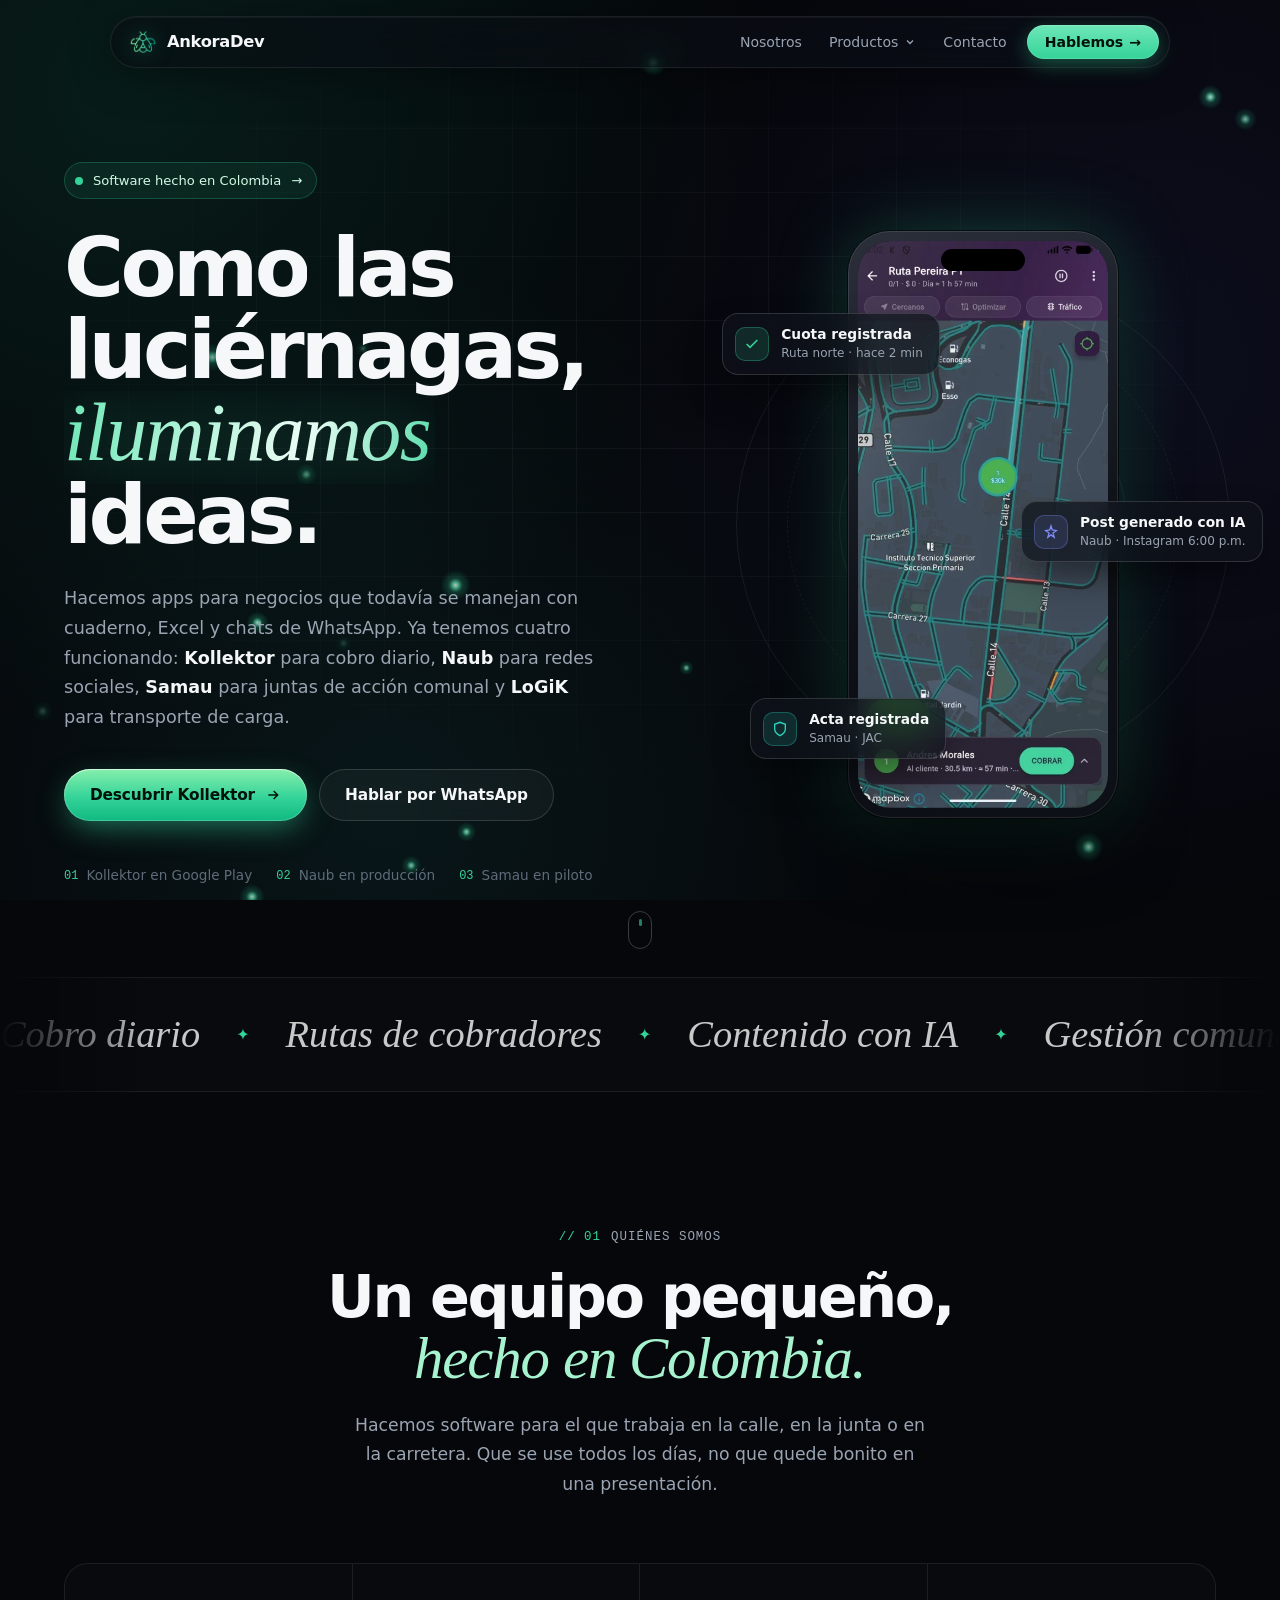
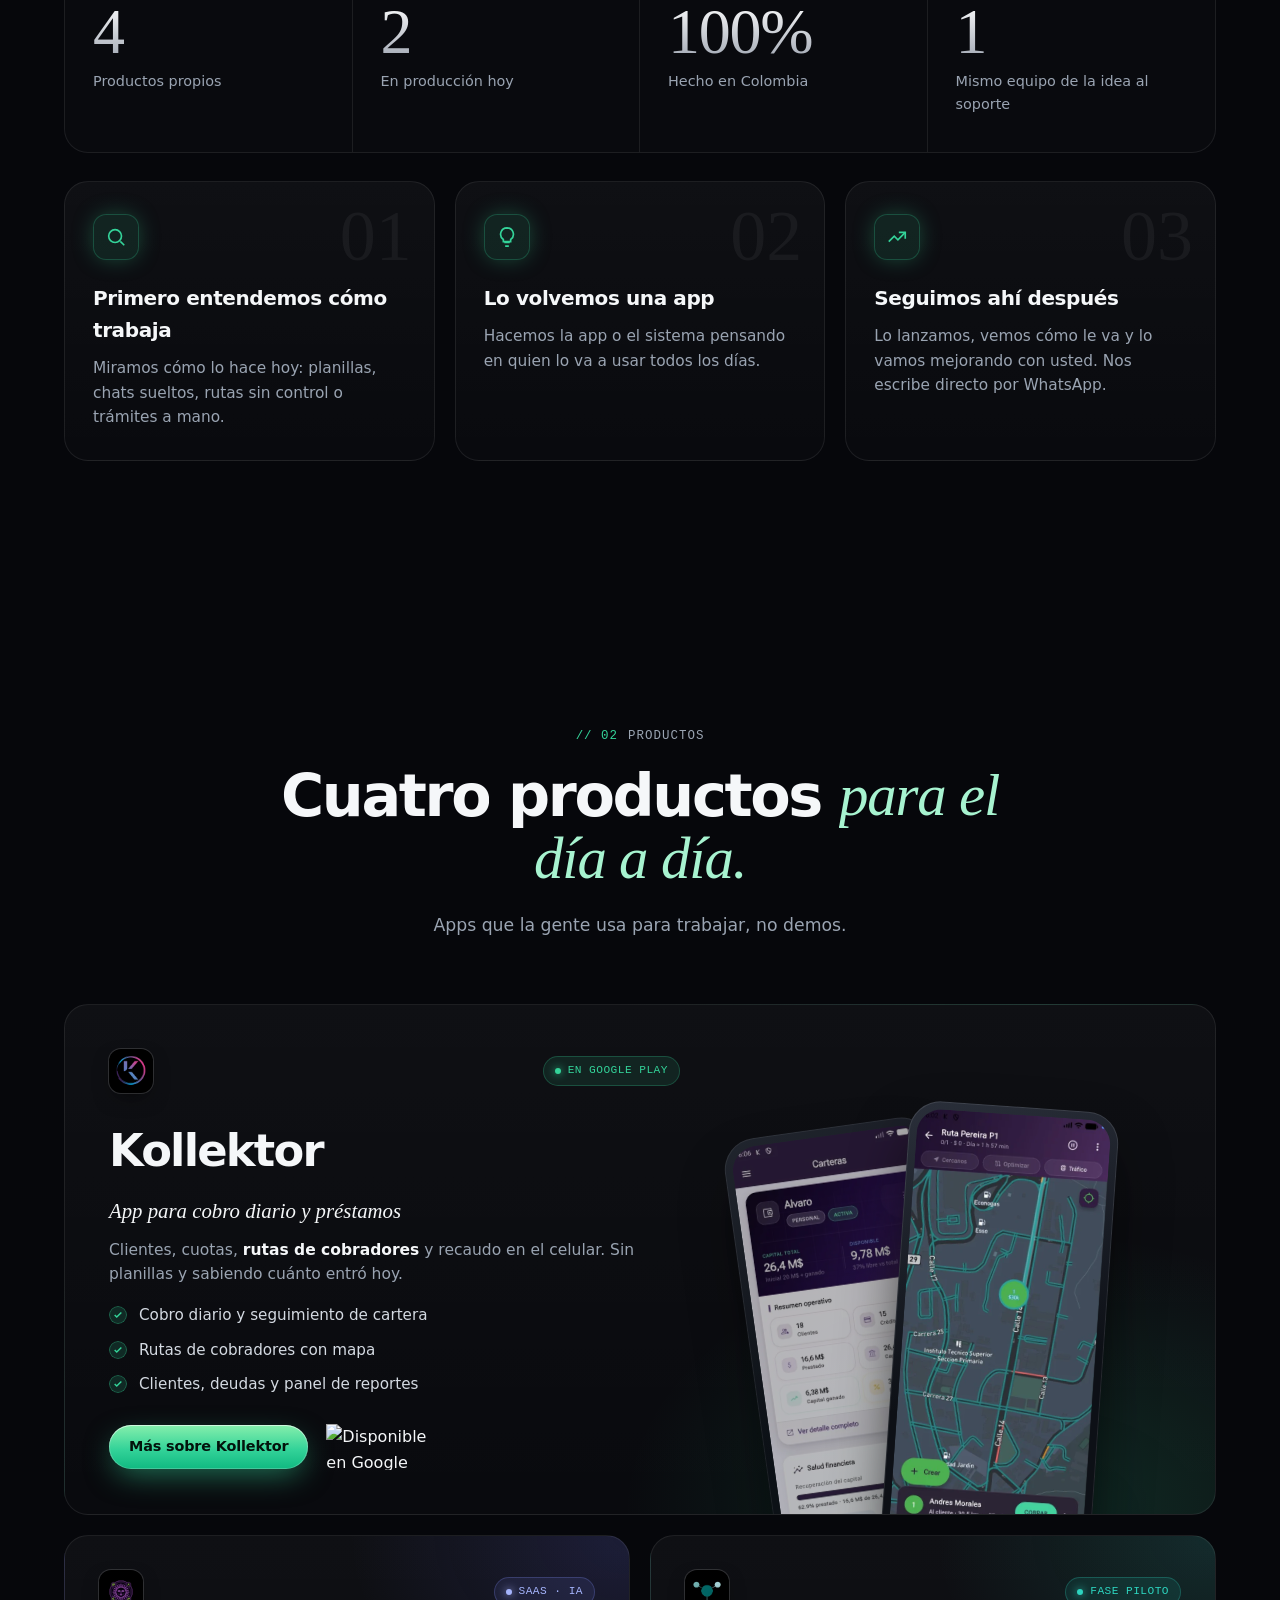
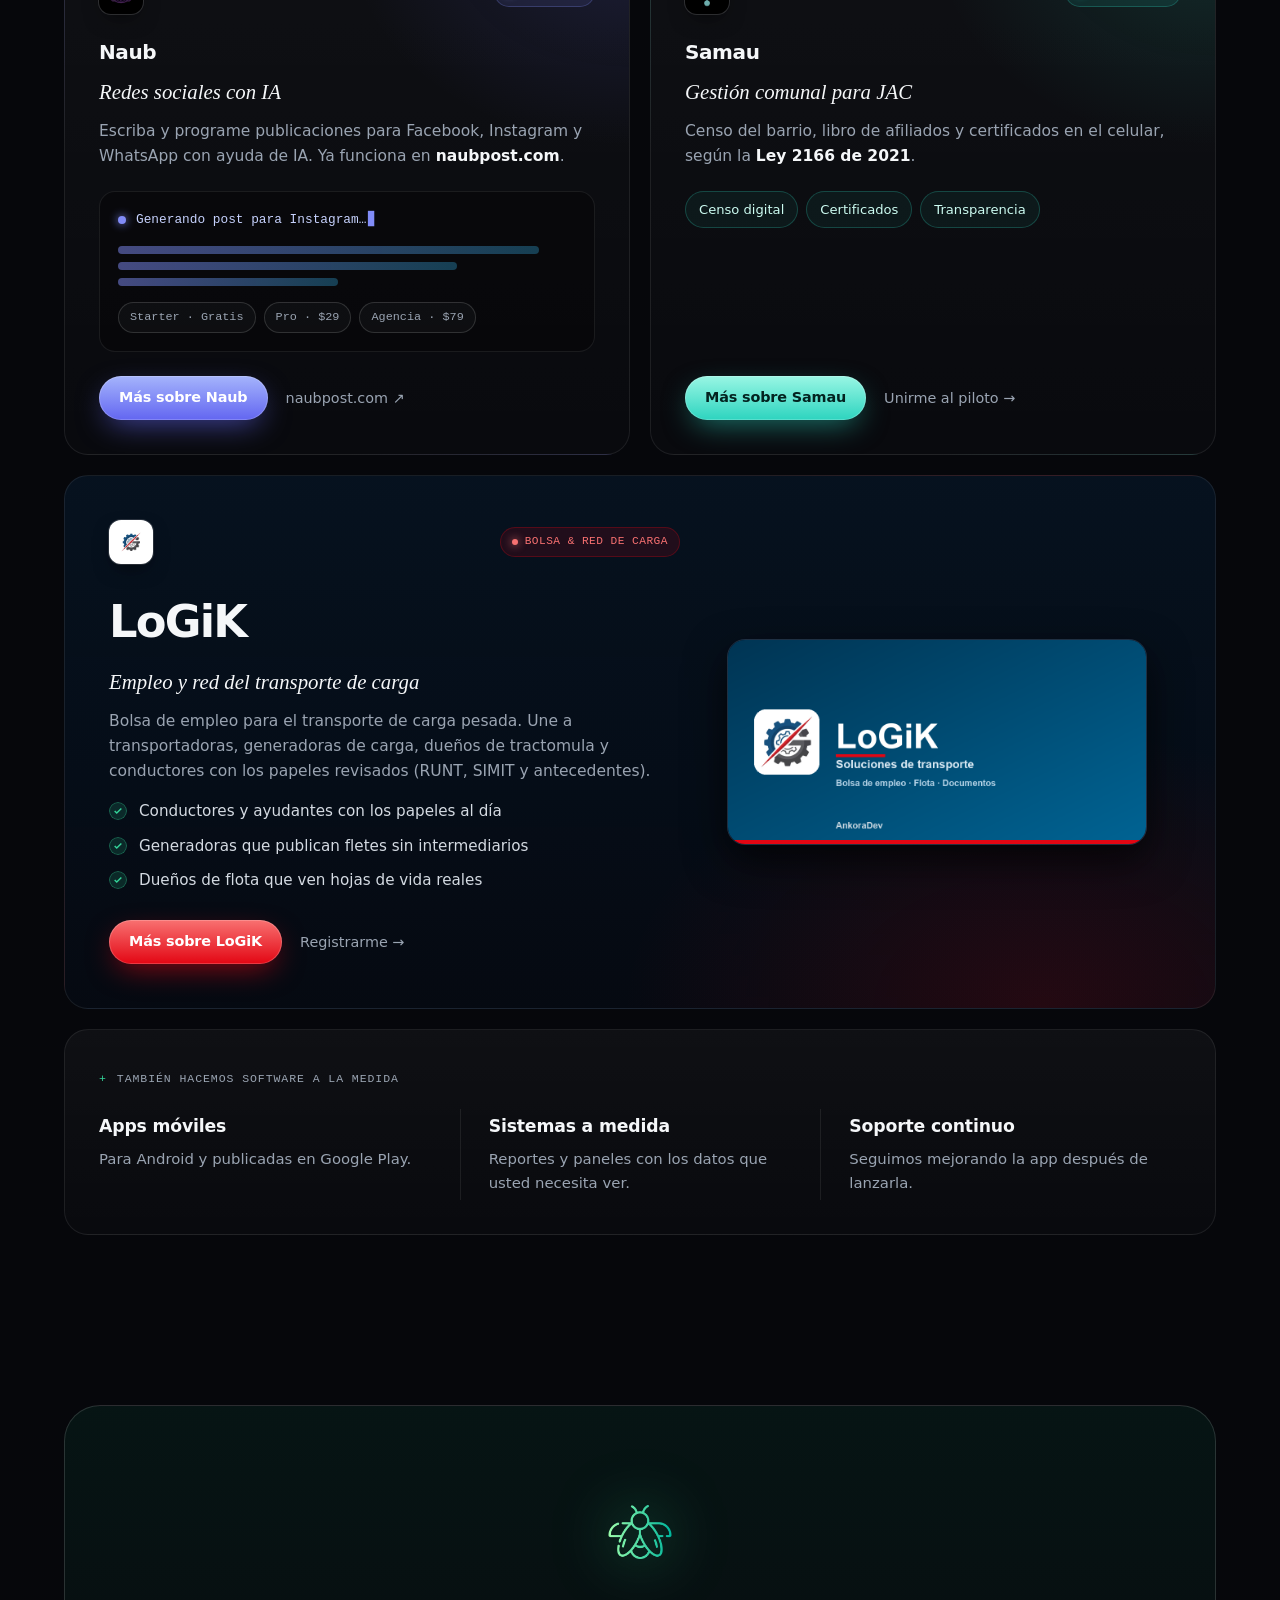
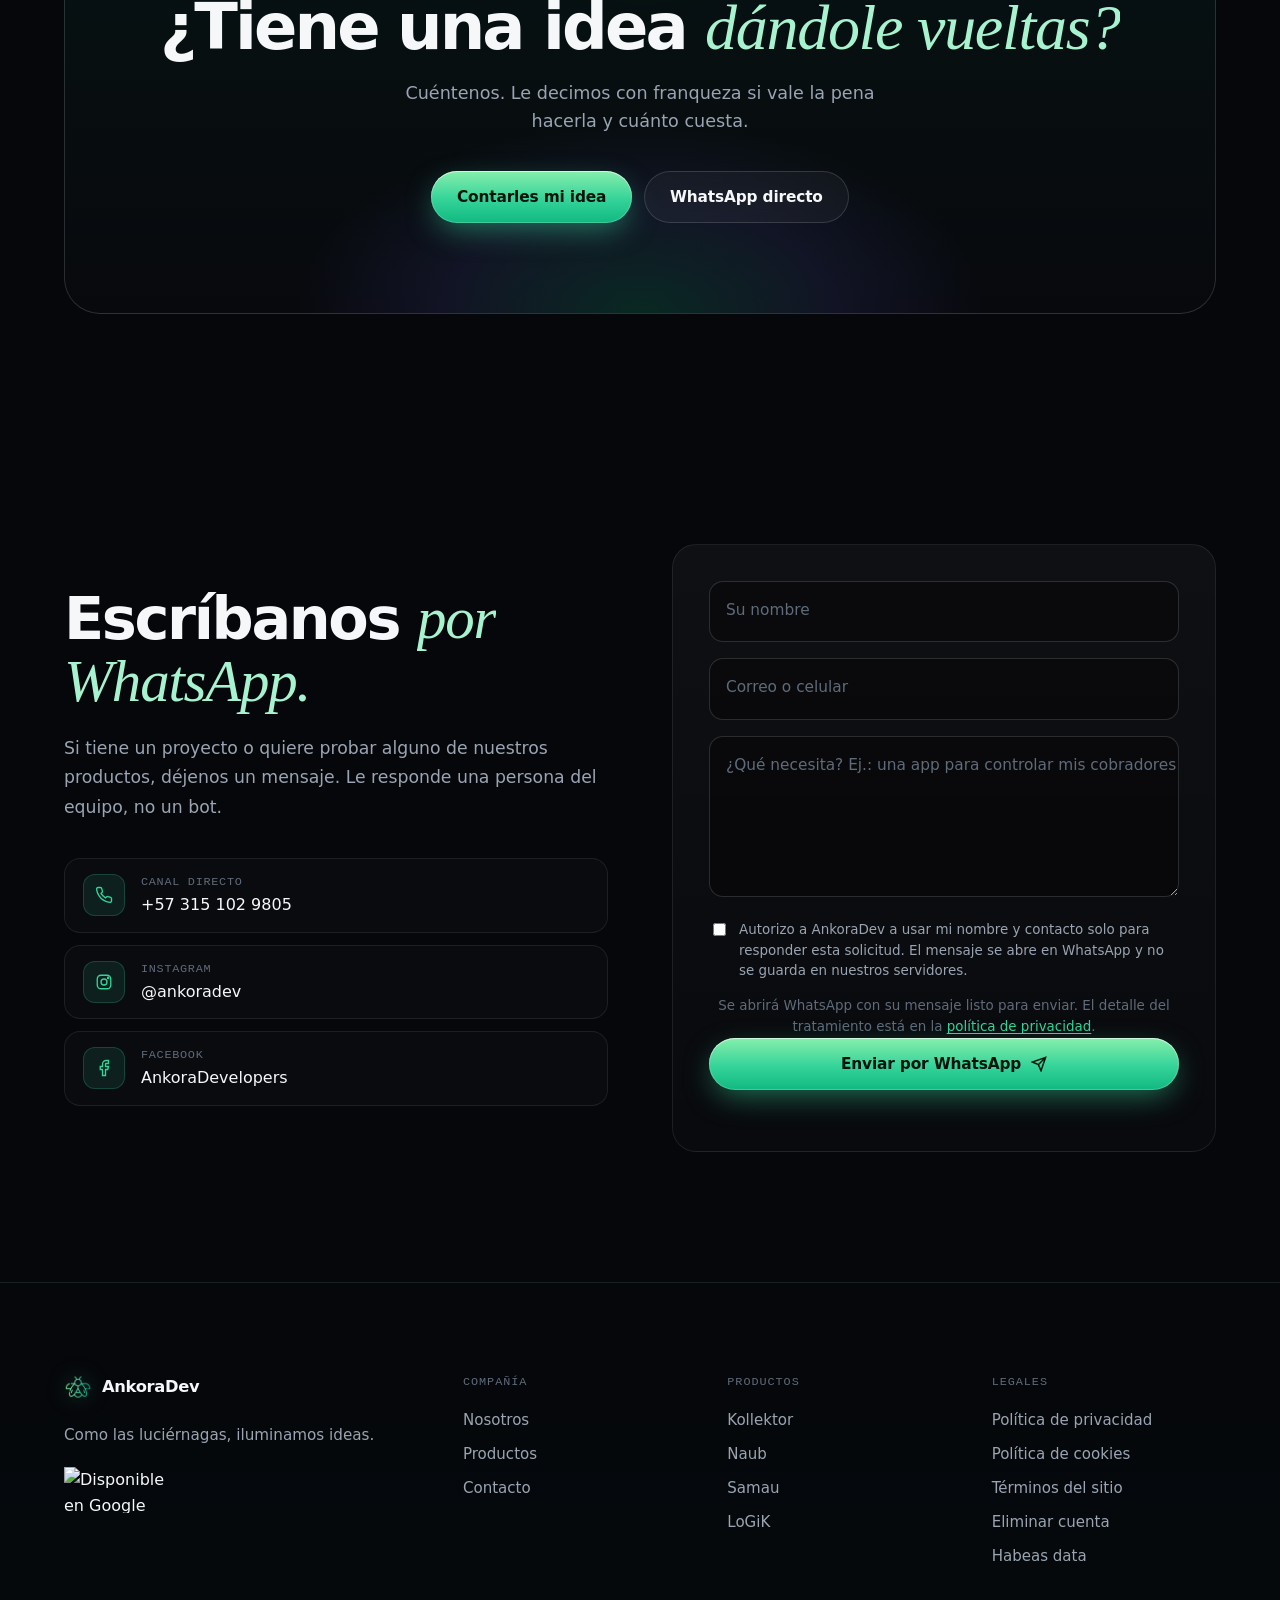
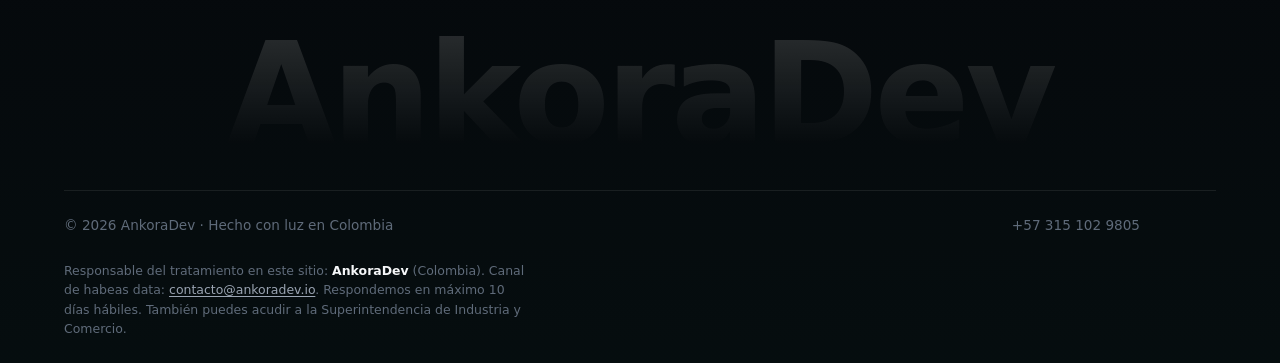
==== commit 59a8fa55: "Merge remote-tracking branch 'origin/claude/kollektor-precios' into claude/cortes-logik" ====
--- a/public/index.html
+++ b/public/index.html
@@ -26,7 +26,7 @@
   <link rel="shortcut icon" href="logo/firefly.png">
 
   <link rel="stylesheet" href="/css/fonts.css?v=20261010a">
-  <link rel="stylesheet" href="css/home.css?v=20261013c">
+  <link rel="stylesheet" href="css/home.css?v=20261013d">
   <script>document.documentElement.classList.add('js');</script>
   <script async src="https://static.cloudflareinsights.com/beacon.min.js" data-cf-beacon='{"token": "9fa165cf13b54c3e83a8611ffaf67f9a"}'></script>
 </head>
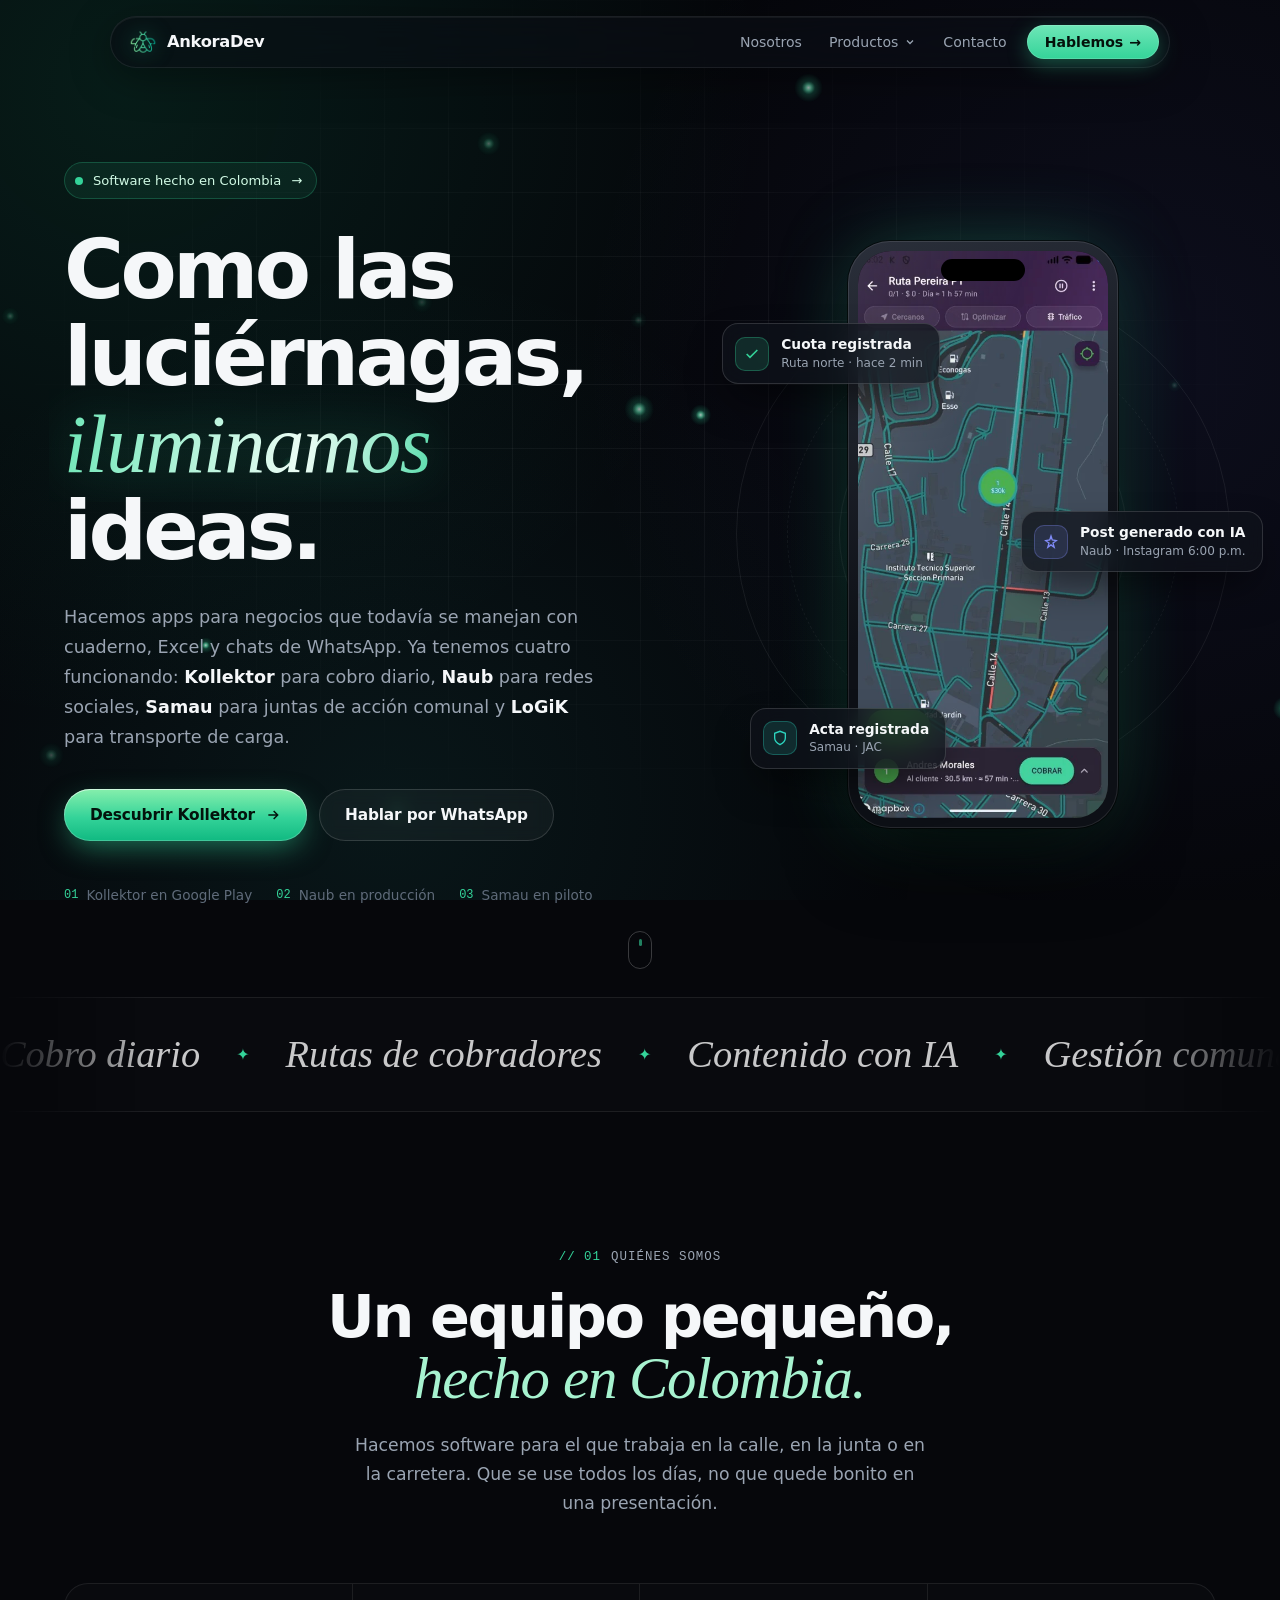
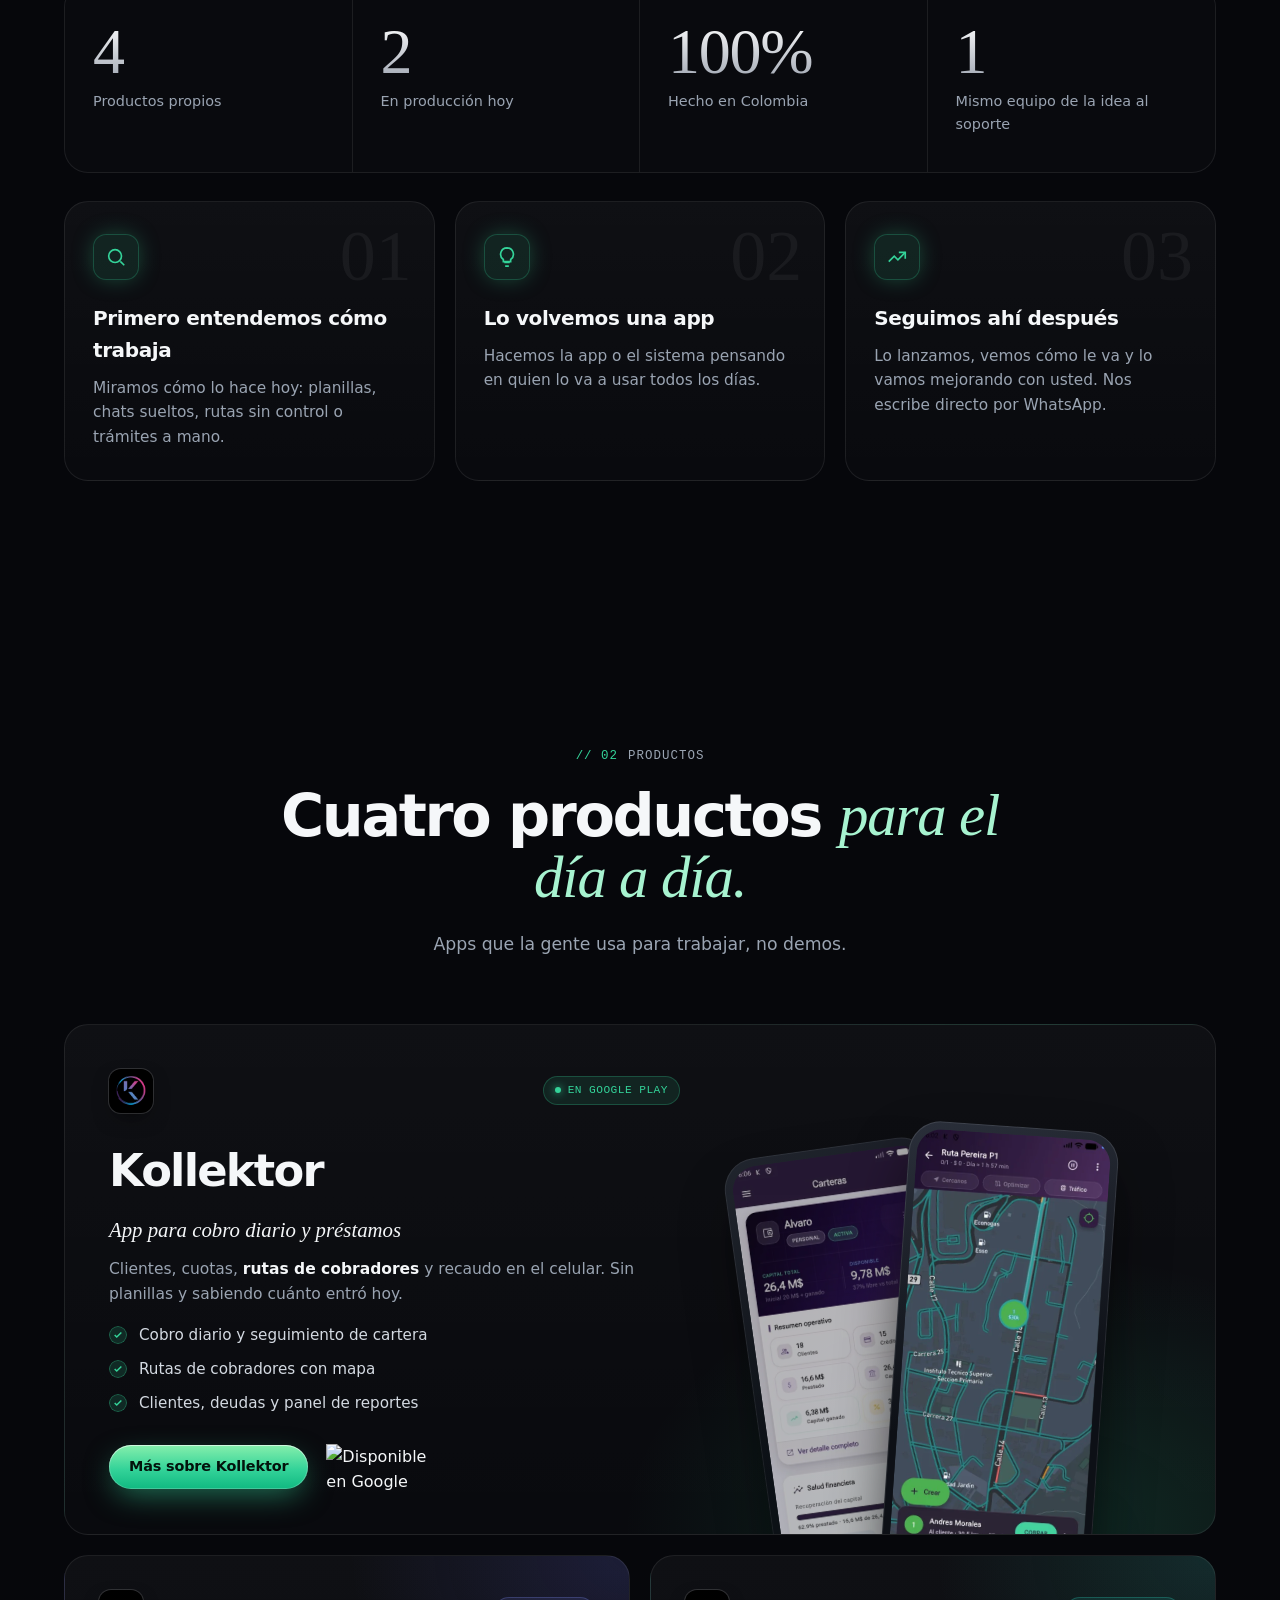
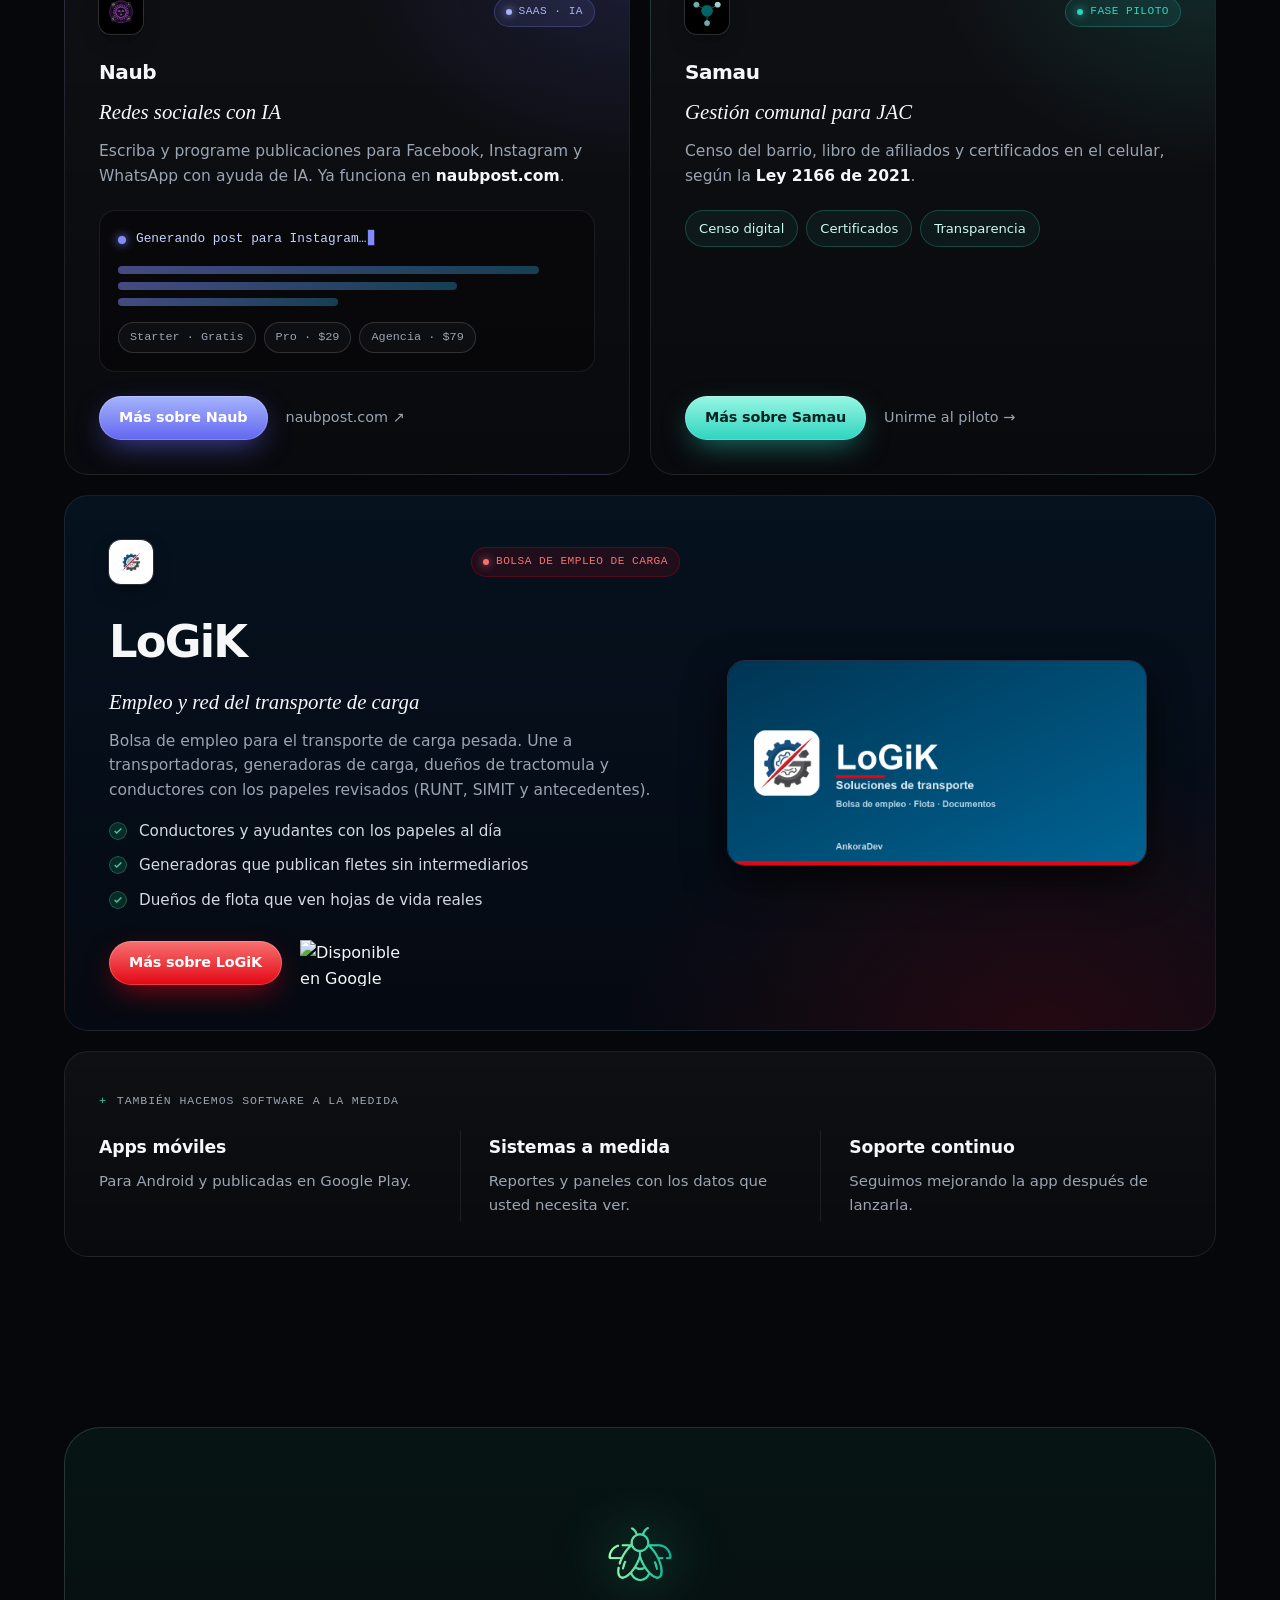
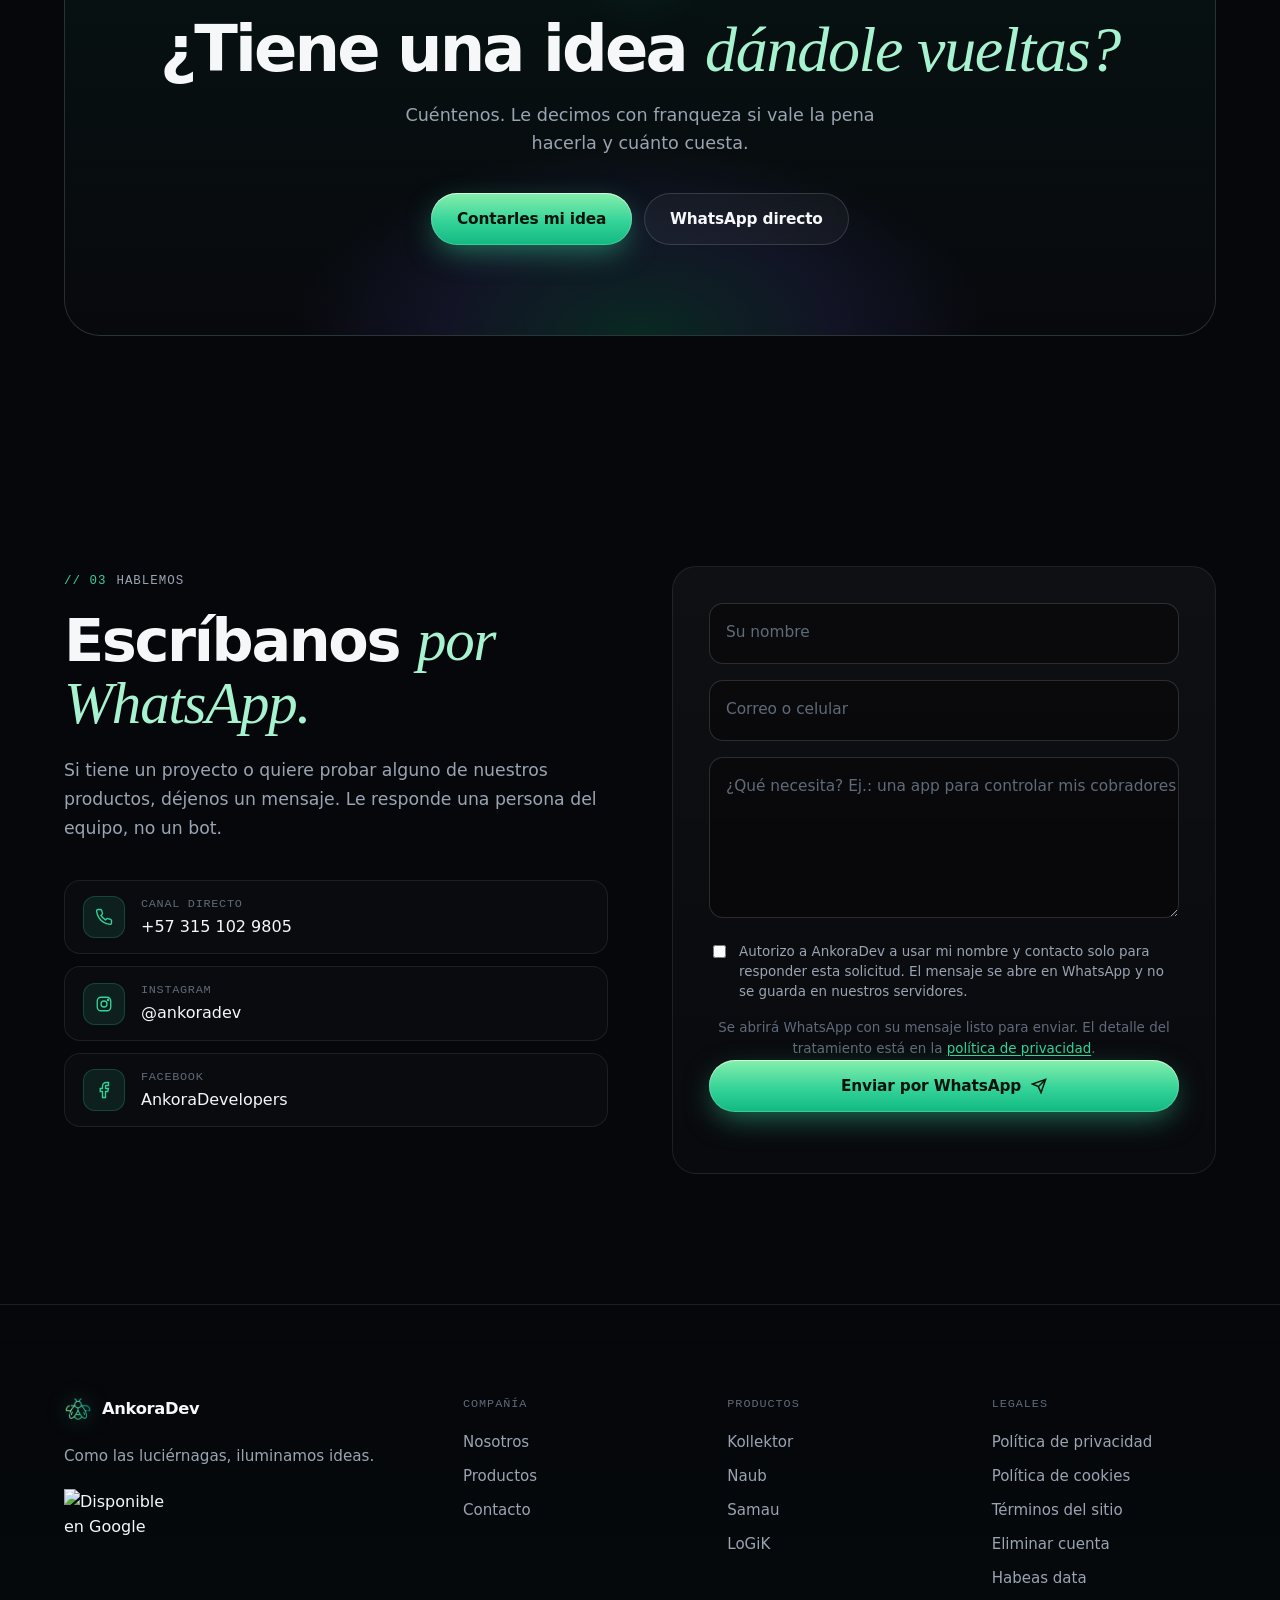
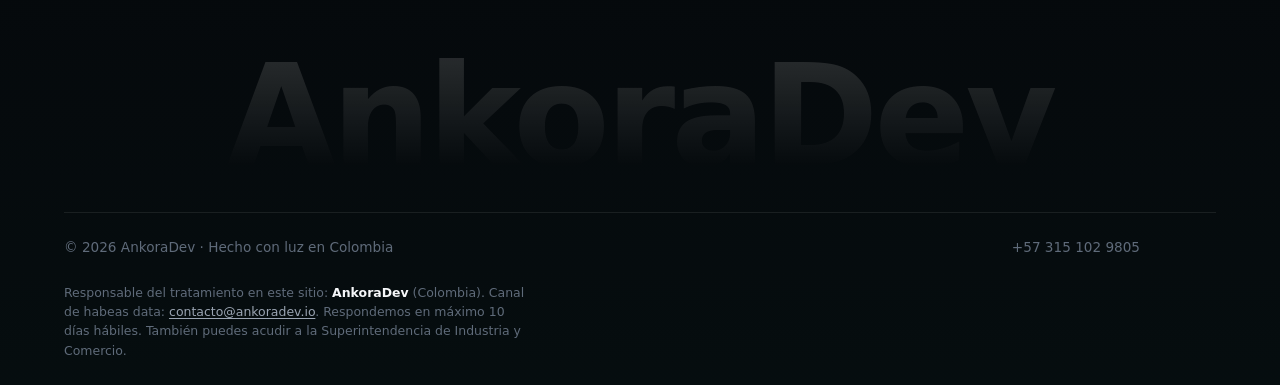
==== commit c292fff5: "Corregir títulos cortados y mostrar LoGiK como app publicada - .split .w tenía overflow:hidden sin h" ====
--- a/public/index.html
+++ b/public/index.html
@@ -26,7 +26,7 @@
   <link rel="shortcut icon" href="logo/firefly.png">
 
   <link rel="stylesheet" href="/css/fonts.css?v=20261010a">
-  <link rel="stylesheet" href="css/home.css?v=20261013d">
+  <link rel="stylesheet" href="css/home.css?v=20261013e">
   <script>document.documentElement.classList.add('js');</script>
   <script async src="https://static.cloudflareinsights.com/beacon.min.js" data-cf-beacon='{"token": "9fa165cf13b54c3e83a8611ffaf67f9a"}'></script>
 </head>
@@ -314,7 +314,7 @@
             <div class="b-copy">
               <div class="b-top">
                 <img src="logo/logik_icon.png" alt="" width="44" height="44" class="b-logo" loading="lazy">
-                <span class="tag tag-red"><i></i> Bolsa &amp; Red de Carga</span>
+                <span class="tag tag-red"><i></i> Bolsa de empleo de carga</span>
               </div>
               <h3>LoGiK</h3>
               <p class="b-tagline">Empleo y red del transporte de carga</p>
@@ -326,7 +326,9 @@
               </ul>
               <div class="b-cta">
                 <a href="/logik" class="btn btn-red btn-sm magnetic">Más sobre LoGiK</a>
-                <a href="https://wa.me/573151029805?text=Hola%2C%20quiero%20conocer%20LoGiK" class="link-arrow" target="_blank" rel="noopener">Registrarme <span aria-hidden="true">→</span></a>
+                <a class="store-badge" href="https://play.google.com/store/apps/details?id=com.ankora.logik" target="_blank" rel="noopener" aria-label="Ver LoGiK en Google Play">
+                  <img src="https://play.google.com/intl/es/badges/static/images/badges/es_badge_web_generic.png" alt="Disponible en Google Play" width="160" height="62" loading="lazy">
+                </a>
               </div>
             </div>
             <div class="b-visual" aria-hidden="true" style="min-height: auto; align-items: center;">
--- a/public/css/home.css
+++ b/public/css/home.css
@@ -642,7 +642,7 @@
   font-family: var(--font-sans);
   font-size: clamp(2.8rem, 6.4vw, 5.6rem);
   font-weight: 600;
-  line-height: 1;
+  line-height: 1.06;
   letter-spacing: -.045em;
   margin: 0 0 28px;
   color: var(--ink);
@@ -1624,8 +1624,9 @@
   display: inline-block;
   overflow: hidden;
   vertical-align: top;
-  padding-bottom: .12em;
-  margin-bottom: -.12em;
+  /* Holgura para tildes, ¿? y la cursiva, que se salen de la caja de la letra */
+  padding: .14em .18em .16em;
+  margin: -.14em -.18em -.16em;
 }
 
 .split .w > span {
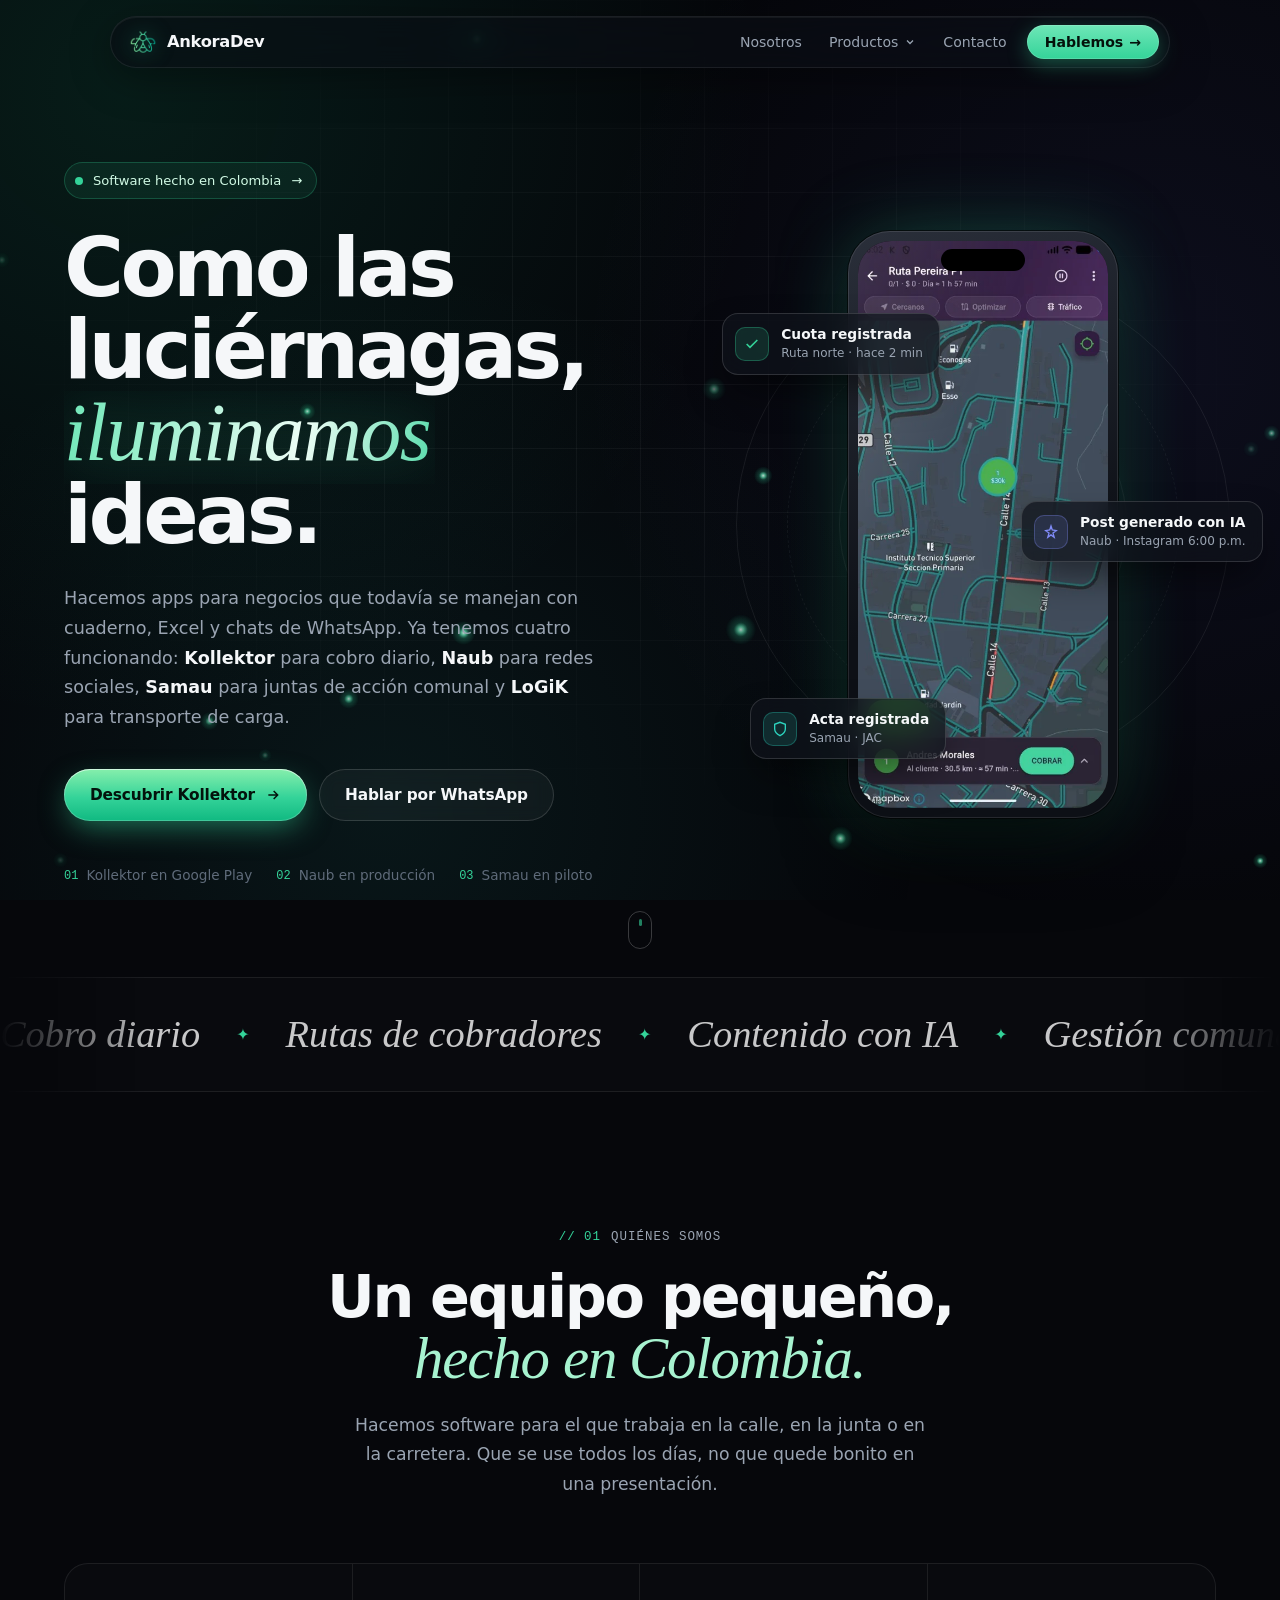
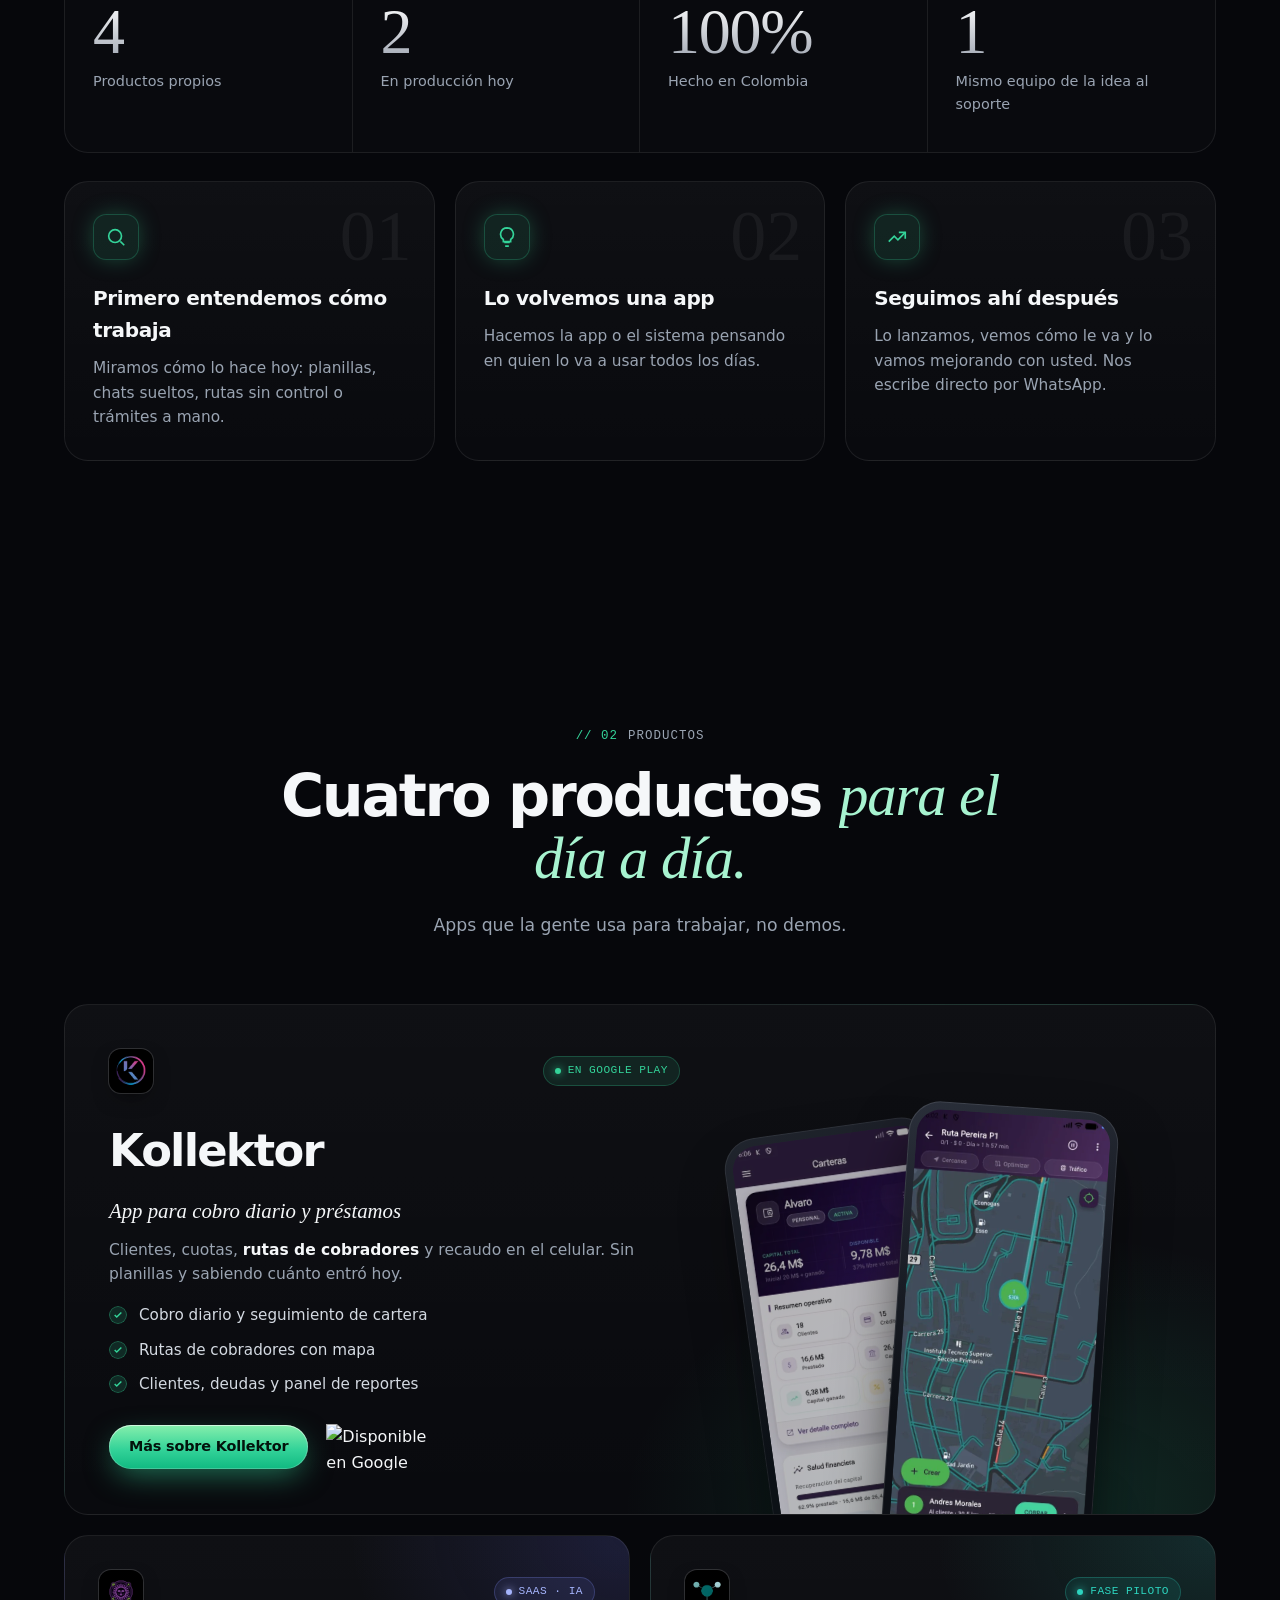
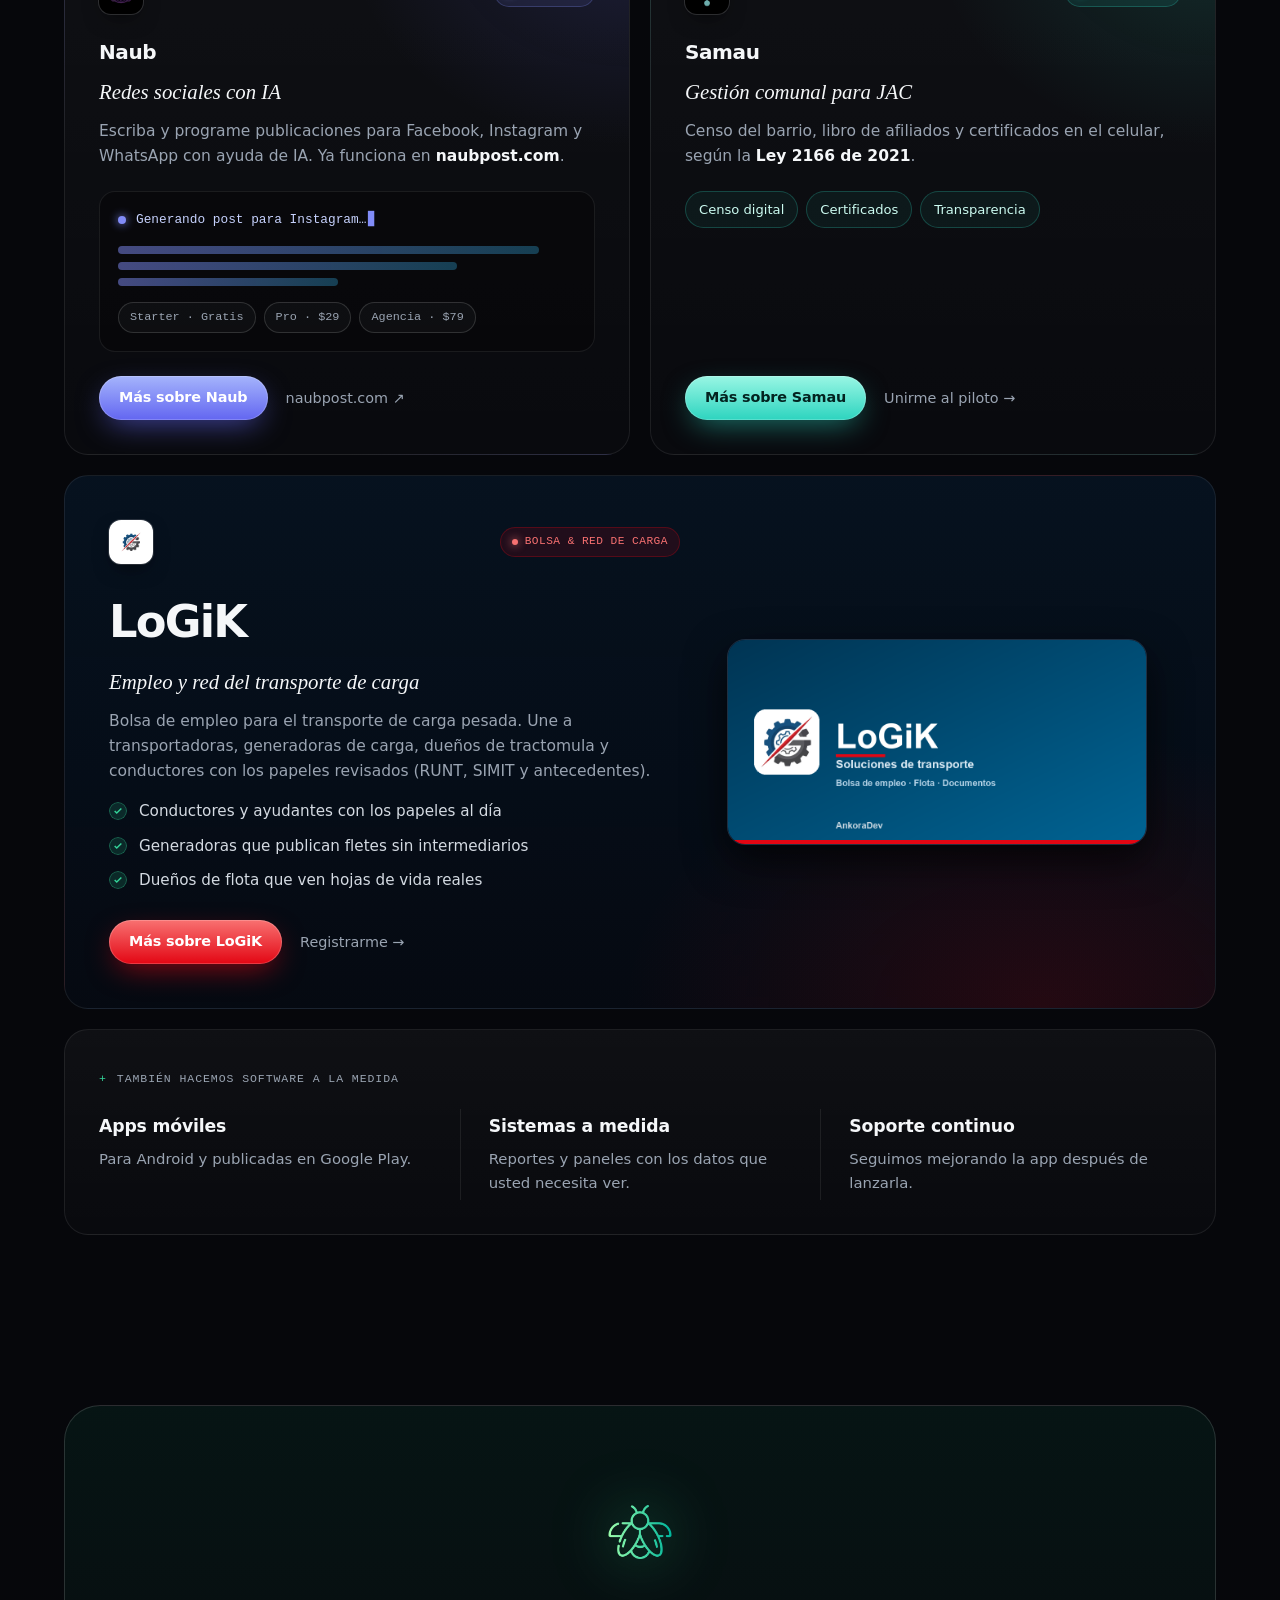
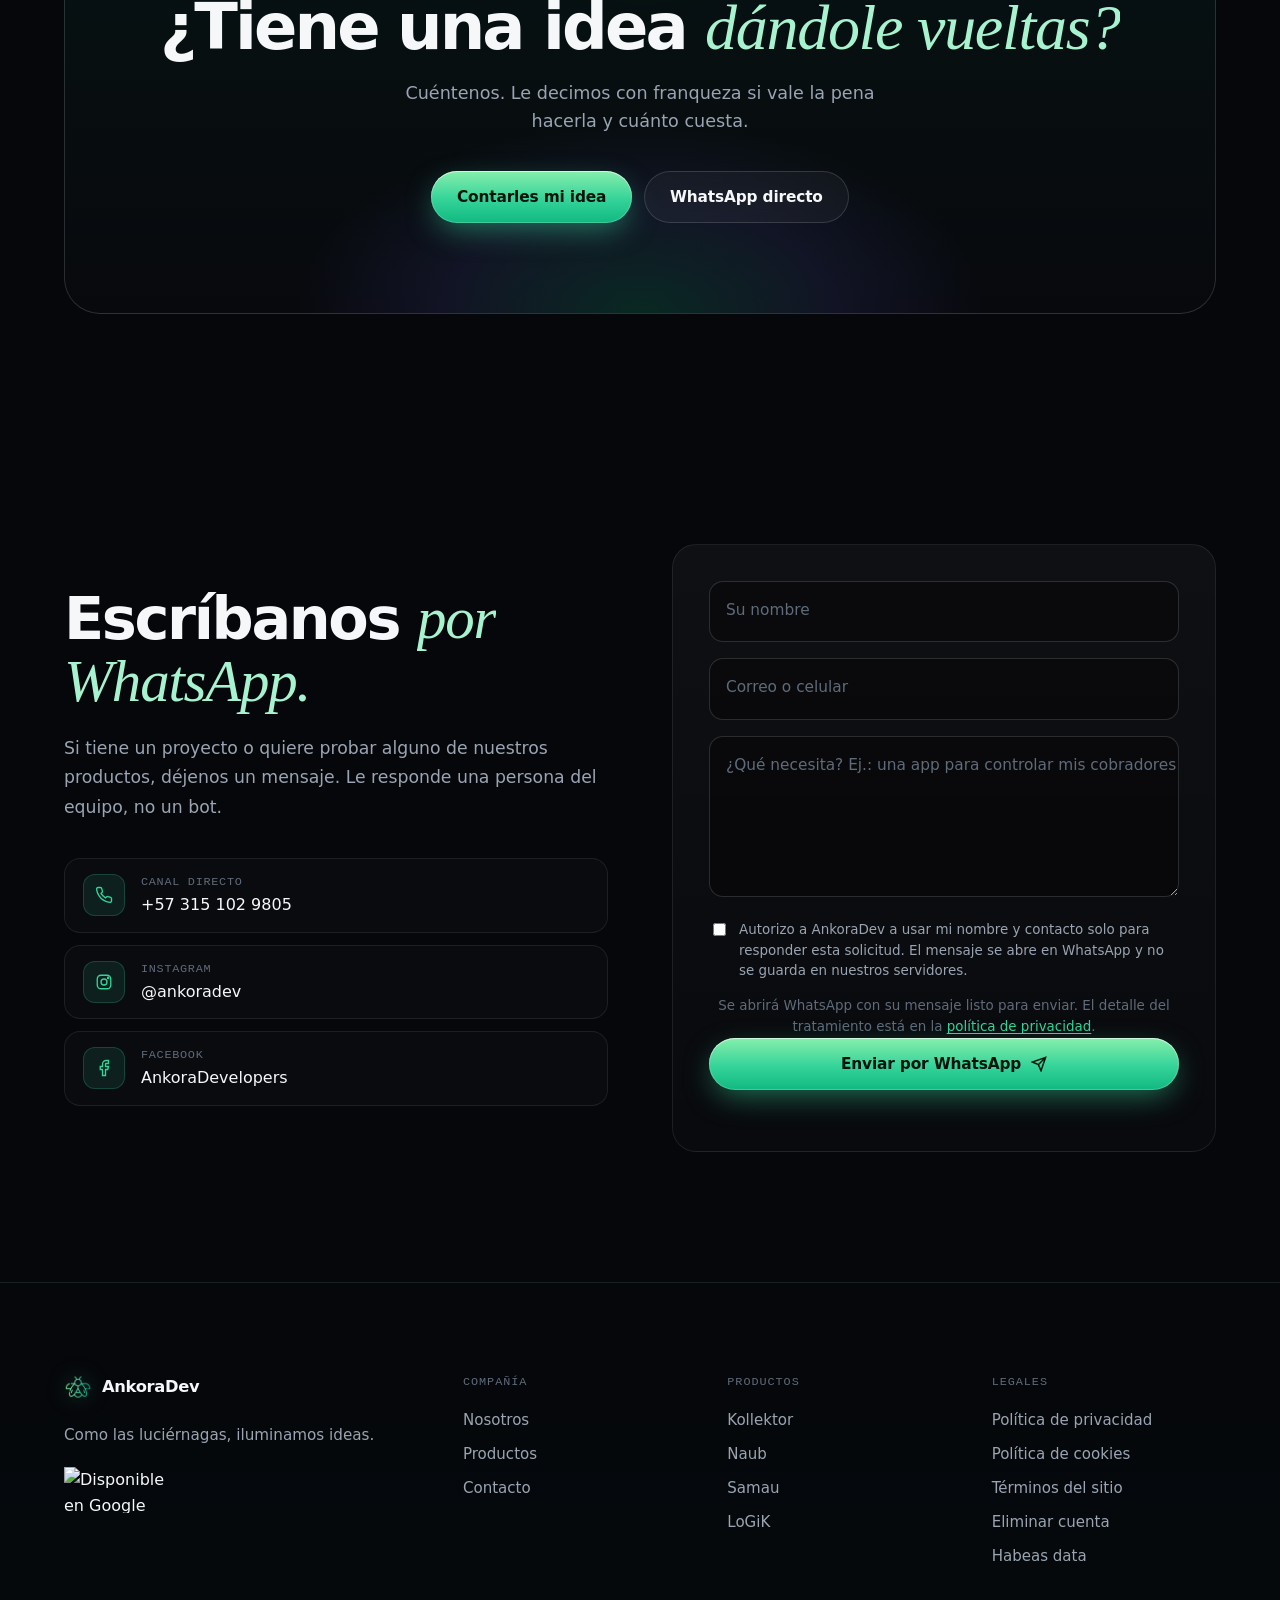
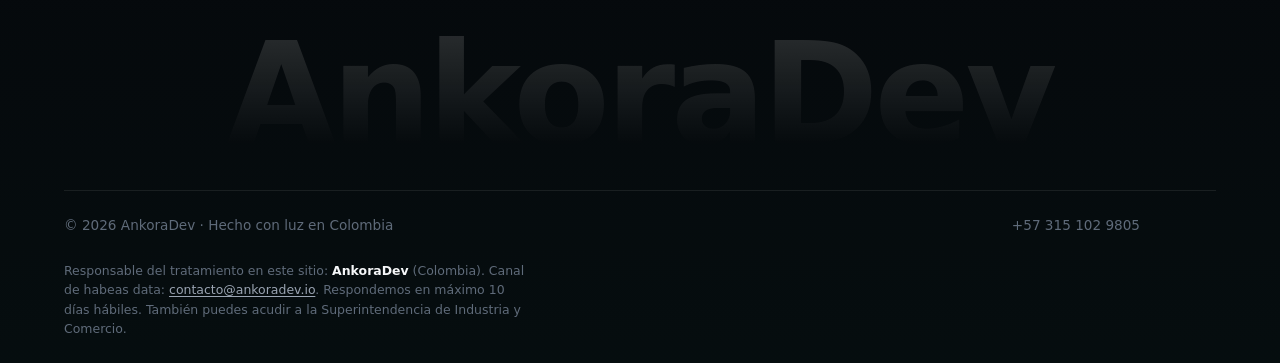
==== commit 00424f7d: "Merge pull request #5 from HellscytheB/claude/kollektor-precios Agregar planes y precios a la página" ====
--- a/public/index.html
+++ b/public/index.html
@@ -26,7 +26,7 @@
   <link rel="shortcut icon" href="logo/firefly.png">
 
   <link rel="stylesheet" href="/css/fonts.css?v=20261010a">
-  <link rel="stylesheet" href="css/home.css?v=20261013e">
+  <link rel="stylesheet" href="css/home.css?v=20261013d">
   <script>document.documentElement.classList.add('js');</script>
   <script async src="https://static.cloudflareinsights.com/beacon.min.js" data-cf-beacon='{"token": "9fa165cf13b54c3e83a8611ffaf67f9a"}'></script>
 </head>
@@ -314,7 +314,7 @@
             <div class="b-copy">
               <div class="b-top">
                 <img src="logo/logik_icon.png" alt="" width="44" height="44" class="b-logo" loading="lazy">
-                <span class="tag tag-red"><i></i> Bolsa de empleo de carga</span>
+                <span class="tag tag-red"><i></i> Bolsa &amp; Red de Carga</span>
               </div>
               <h3>LoGiK</h3>
               <p class="b-tagline">Empleo y red del transporte de carga</p>
@@ -326,9 +326,7 @@
               </ul>
               <div class="b-cta">
                 <a href="/logik" class="btn btn-red btn-sm magnetic">Más sobre LoGiK</a>
-                <a class="store-badge" href="https://play.google.com/store/apps/details?id=com.ankora.logik" target="_blank" rel="noopener" aria-label="Ver LoGiK en Google Play">
-                  <img src="https://play.google.com/intl/es/badges/static/images/badges/es_badge_web_generic.png" alt="Disponible en Google Play" width="160" height="62" loading="lazy">
-                </a>
+                <a href="https://wa.me/573151029805?text=Hola%2C%20quiero%20conocer%20LoGiK" class="link-arrow" target="_blank" rel="noopener">Registrarme <span aria-hidden="true">→</span></a>
               </div>
             </div>
             <div class="b-visual" aria-hidden="true" style="min-height: auto; align-items: center;">
--- a/public/css/home.css
+++ b/public/css/home.css
@@ -642,7 +642,7 @@
   font-family: var(--font-sans);
   font-size: clamp(2.8rem, 6.4vw, 5.6rem);
   font-weight: 600;
-  line-height: 1.06;
+  line-height: 1;
   letter-spacing: -.045em;
   margin: 0 0 28px;
   color: var(--ink);
@@ -1624,9 +1624,8 @@
   display: inline-block;
   overflow: hidden;
   vertical-align: top;
-  /* Holgura para tildes, ¿? y la cursiva, que se salen de la caja de la letra */
-  padding: .14em .18em .16em;
-  margin: -.14em -.18em -.16em;
+  padding-bottom: .12em;
+  margin-bottom: -.12em;
 }
 
 .split .w > span {
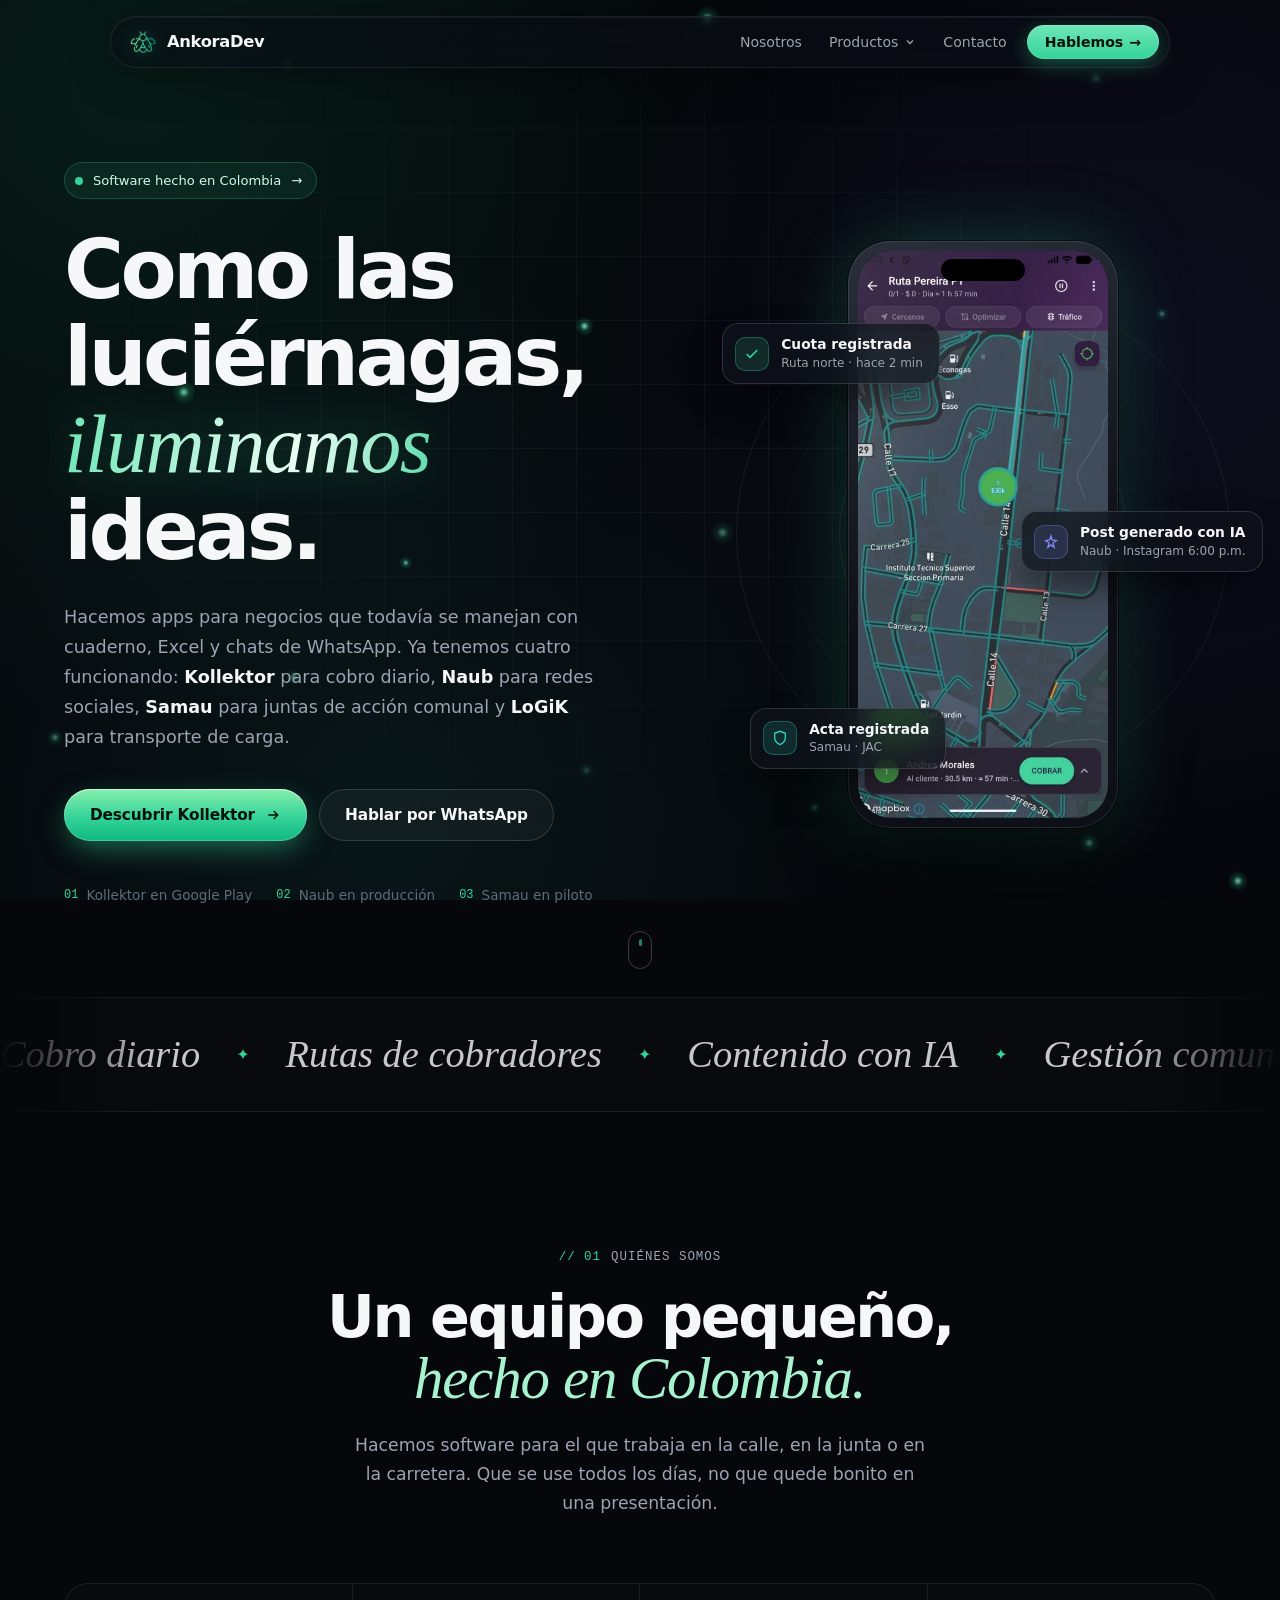
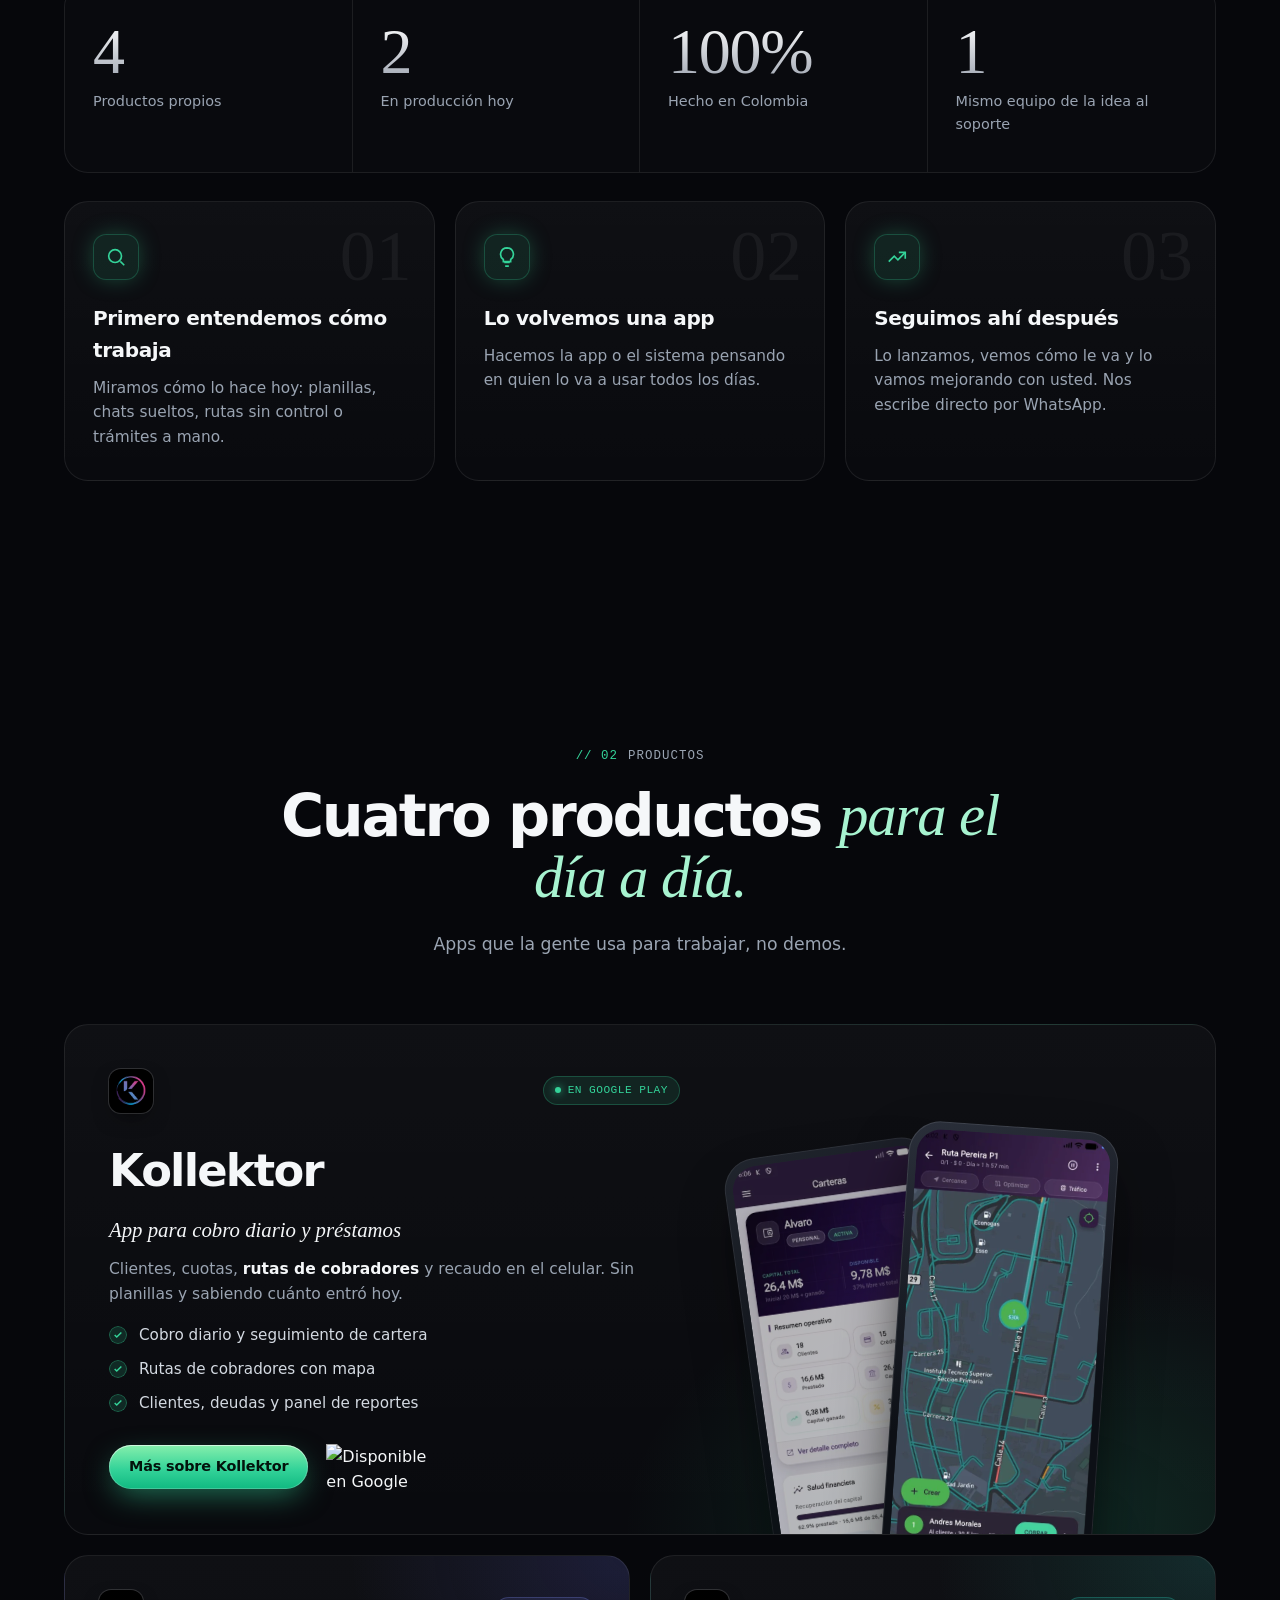
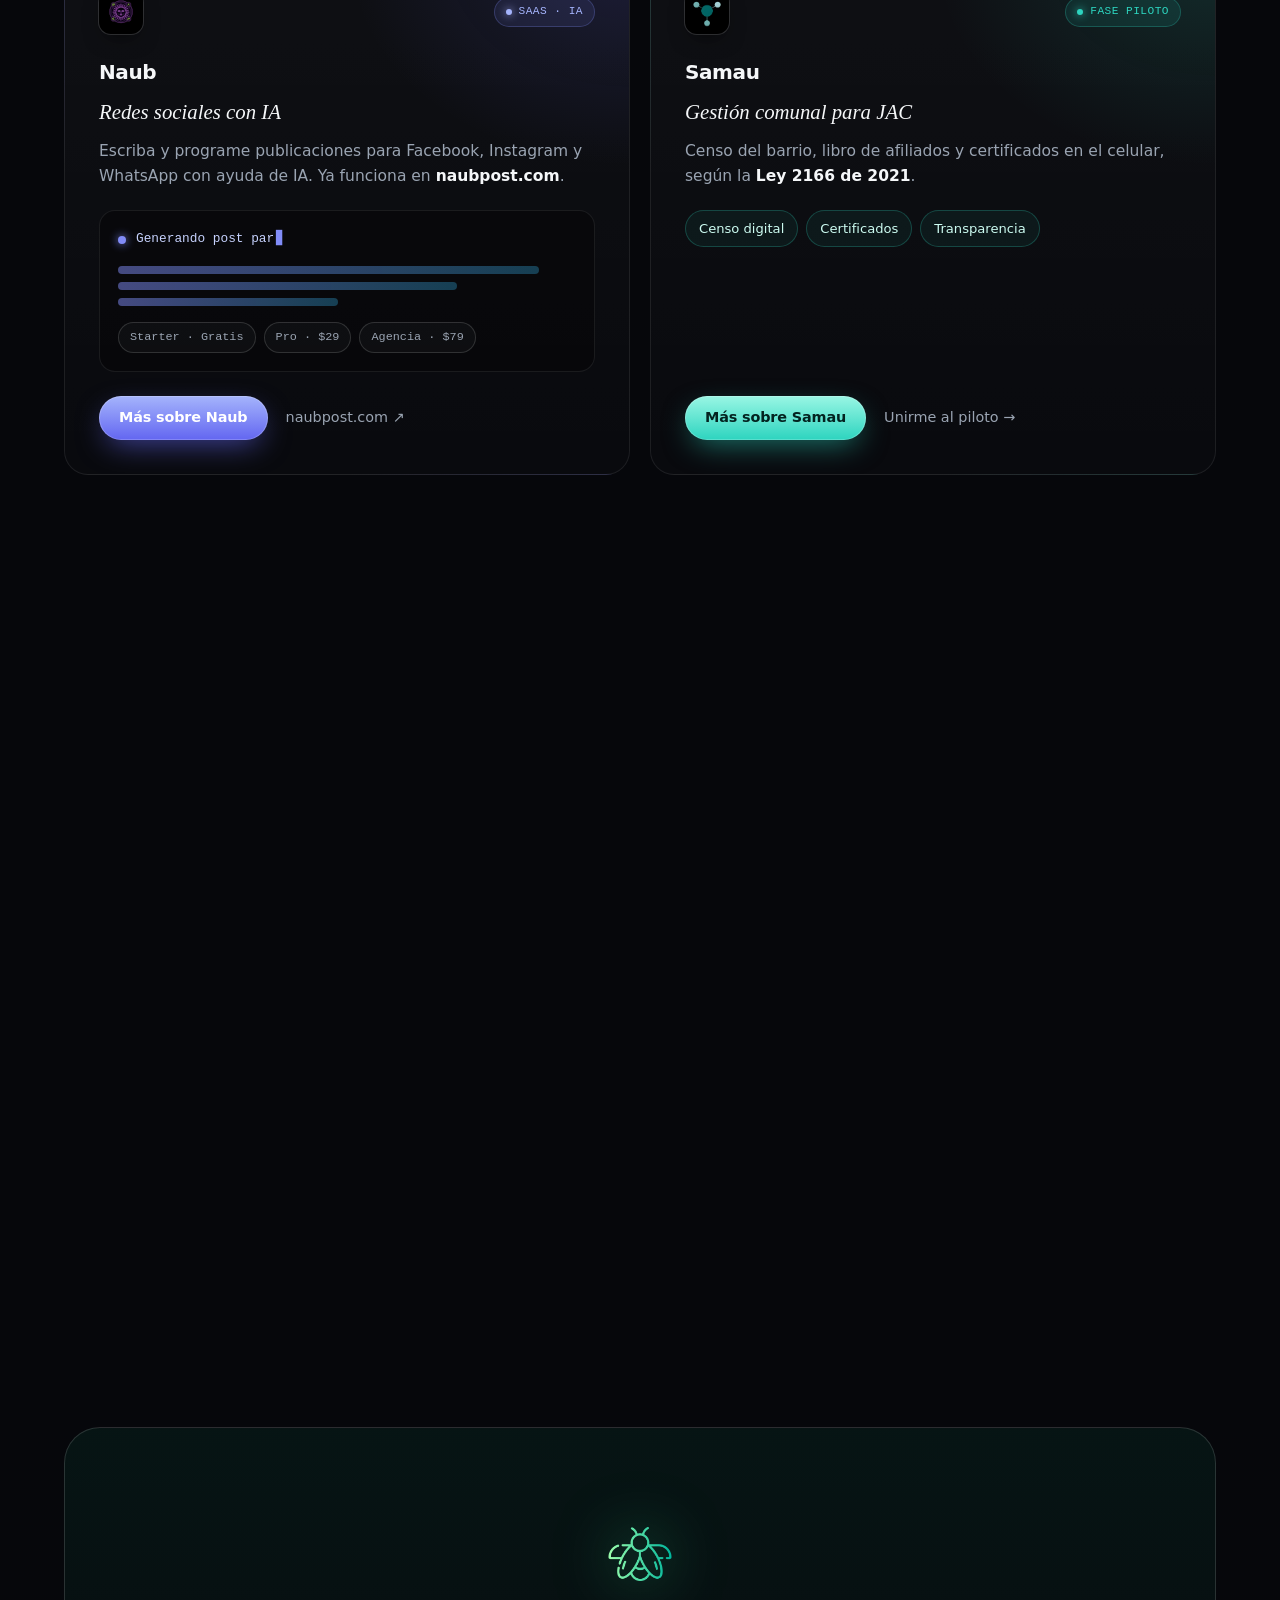
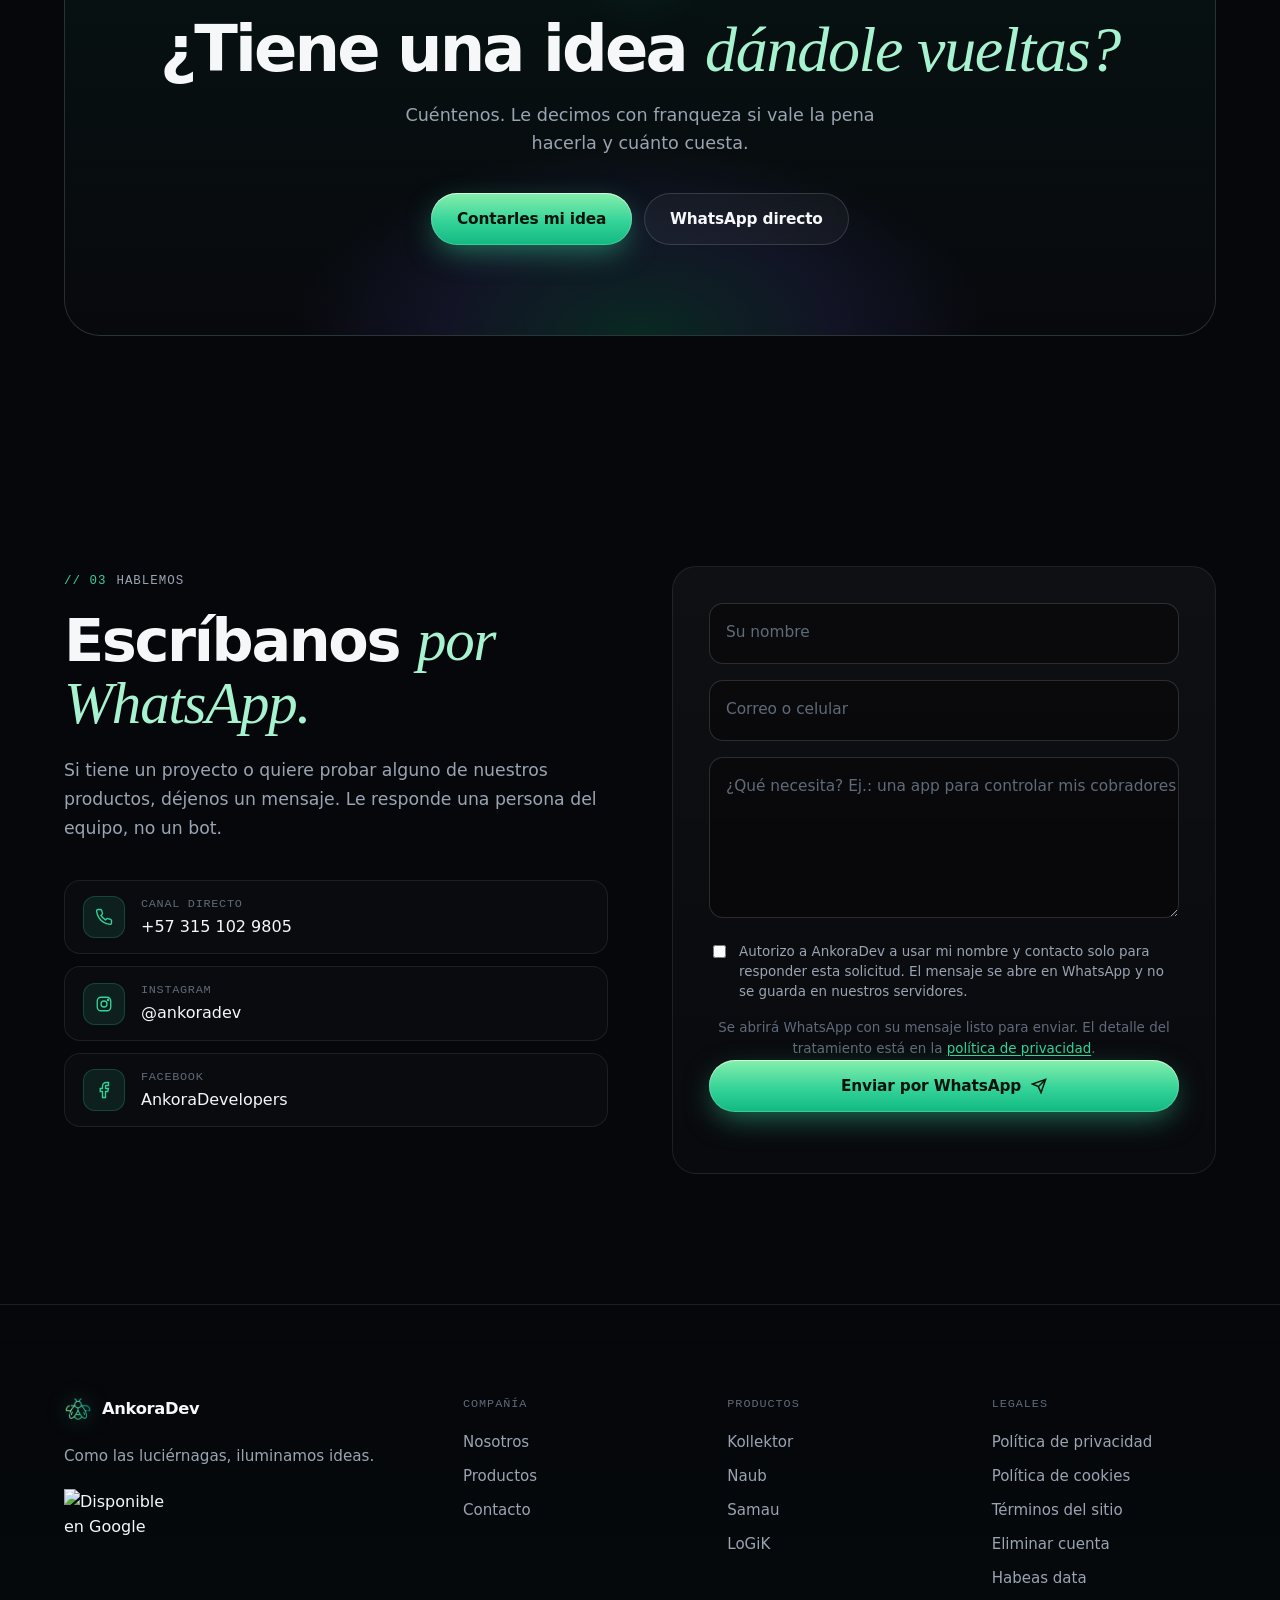
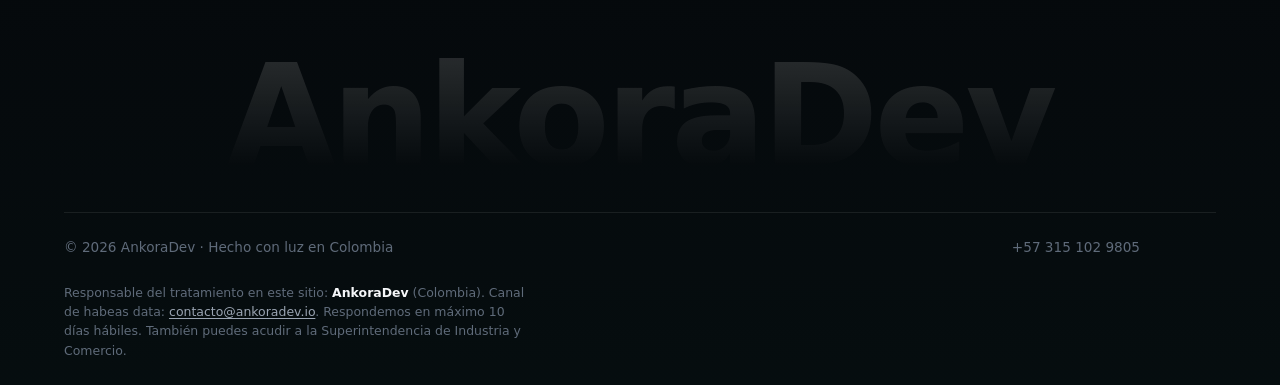
==== commit 6306bfcb: "Merge pull request #6 from HellscytheB/claude/cortes-logik Corregir títulos cortados y mostrar LoGiK" ====
--- a/public/index.html
+++ b/public/index.html
@@ -26,7 +26,7 @@
   <link rel="shortcut icon" href="logo/firefly.png">
 
   <link rel="stylesheet" href="/css/fonts.css?v=20261010a">
-  <link rel="stylesheet" href="css/home.css?v=20261013d">
+  <link rel="stylesheet" href="css/home.css?v=20261013e">
   <script>document.documentElement.classList.add('js');</script>
   <script async src="https://static.cloudflareinsights.com/beacon.min.js" data-cf-beacon='{"token": "9fa165cf13b54c3e83a8611ffaf67f9a"}'></script>
 </head>
@@ -314,7 +314,7 @@
             <div class="b-copy">
               <div class="b-top">
                 <img src="logo/logik_icon.png" alt="" width="44" height="44" class="b-logo" loading="lazy">
-                <span class="tag tag-red"><i></i> Bolsa &amp; Red de Carga</span>
+                <span class="tag tag-red"><i></i> Bolsa de empleo de carga</span>
               </div>
               <h3>LoGiK</h3>
               <p class="b-tagline">Empleo y red del transporte de carga</p>
@@ -326,7 +326,9 @@
               </ul>
               <div class="b-cta">
                 <a href="/logik" class="btn btn-red btn-sm magnetic">Más sobre LoGiK</a>
-                <a href="https://wa.me/573151029805?text=Hola%2C%20quiero%20conocer%20LoGiK" class="link-arrow" target="_blank" rel="noopener">Registrarme <span aria-hidden="true">→</span></a>
+                <a class="store-badge" href="https://play.google.com/store/apps/details?id=com.ankora.logik" target="_blank" rel="noopener" aria-label="Ver LoGiK en Google Play">
+                  <img src="https://play.google.com/intl/es/badges/static/images/badges/es_badge_web_generic.png" alt="Disponible en Google Play" width="160" height="62" loading="lazy">
+                </a>
               </div>
             </div>
             <div class="b-visual" aria-hidden="true" style="min-height: auto; align-items: center;">
--- a/public/css/home.css
+++ b/public/css/home.css
@@ -642,7 +642,7 @@
   font-family: var(--font-sans);
   font-size: clamp(2.8rem, 6.4vw, 5.6rem);
   font-weight: 600;
-  line-height: 1;
+  line-height: 1.06;
   letter-spacing: -.045em;
   margin: 0 0 28px;
   color: var(--ink);
@@ -1624,8 +1624,9 @@
   display: inline-block;
   overflow: hidden;
   vertical-align: top;
-  padding-bottom: .12em;
-  margin-bottom: -.12em;
+  /* Holgura para tildes, ¿? y la cursiva, que se salen de la caja de la letra */
+  padding: .14em .18em .16em;
+  margin: -.14em -.18em -.16em;
 }
 
 .split .w > span {
